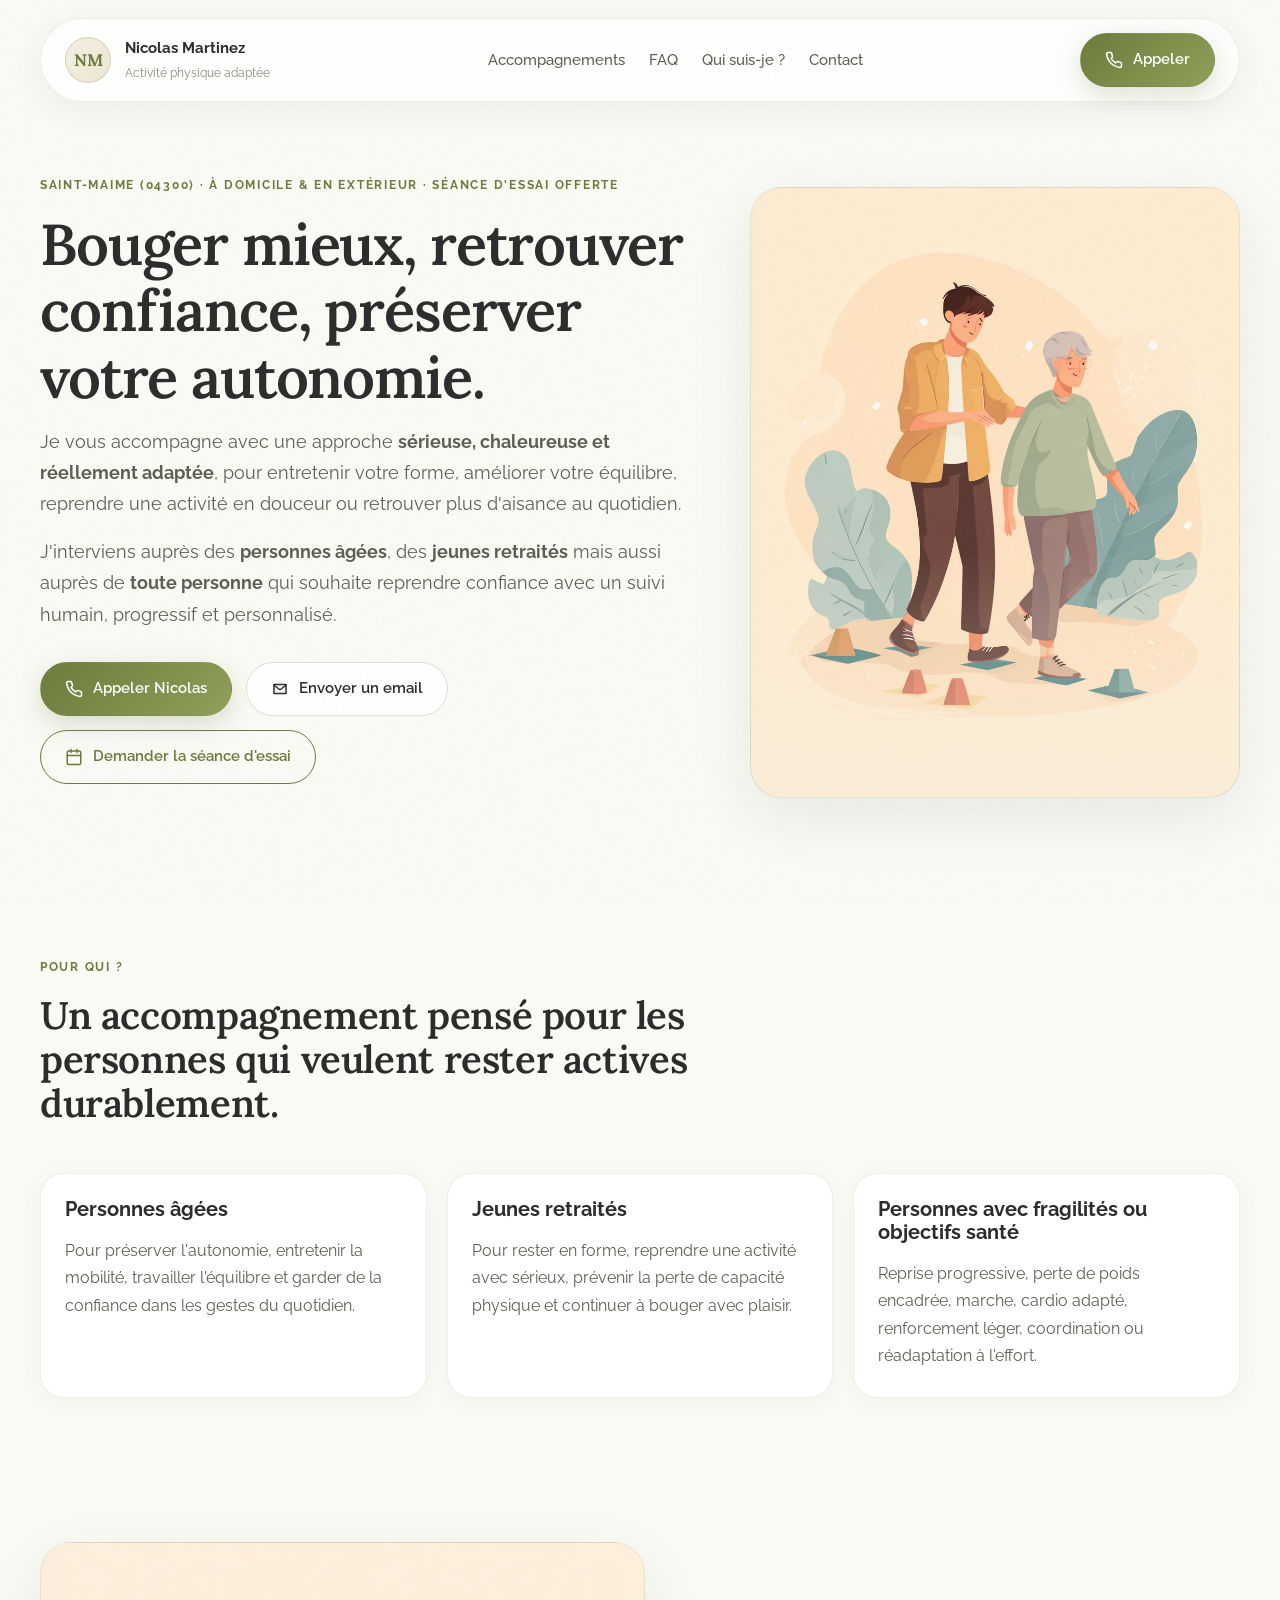
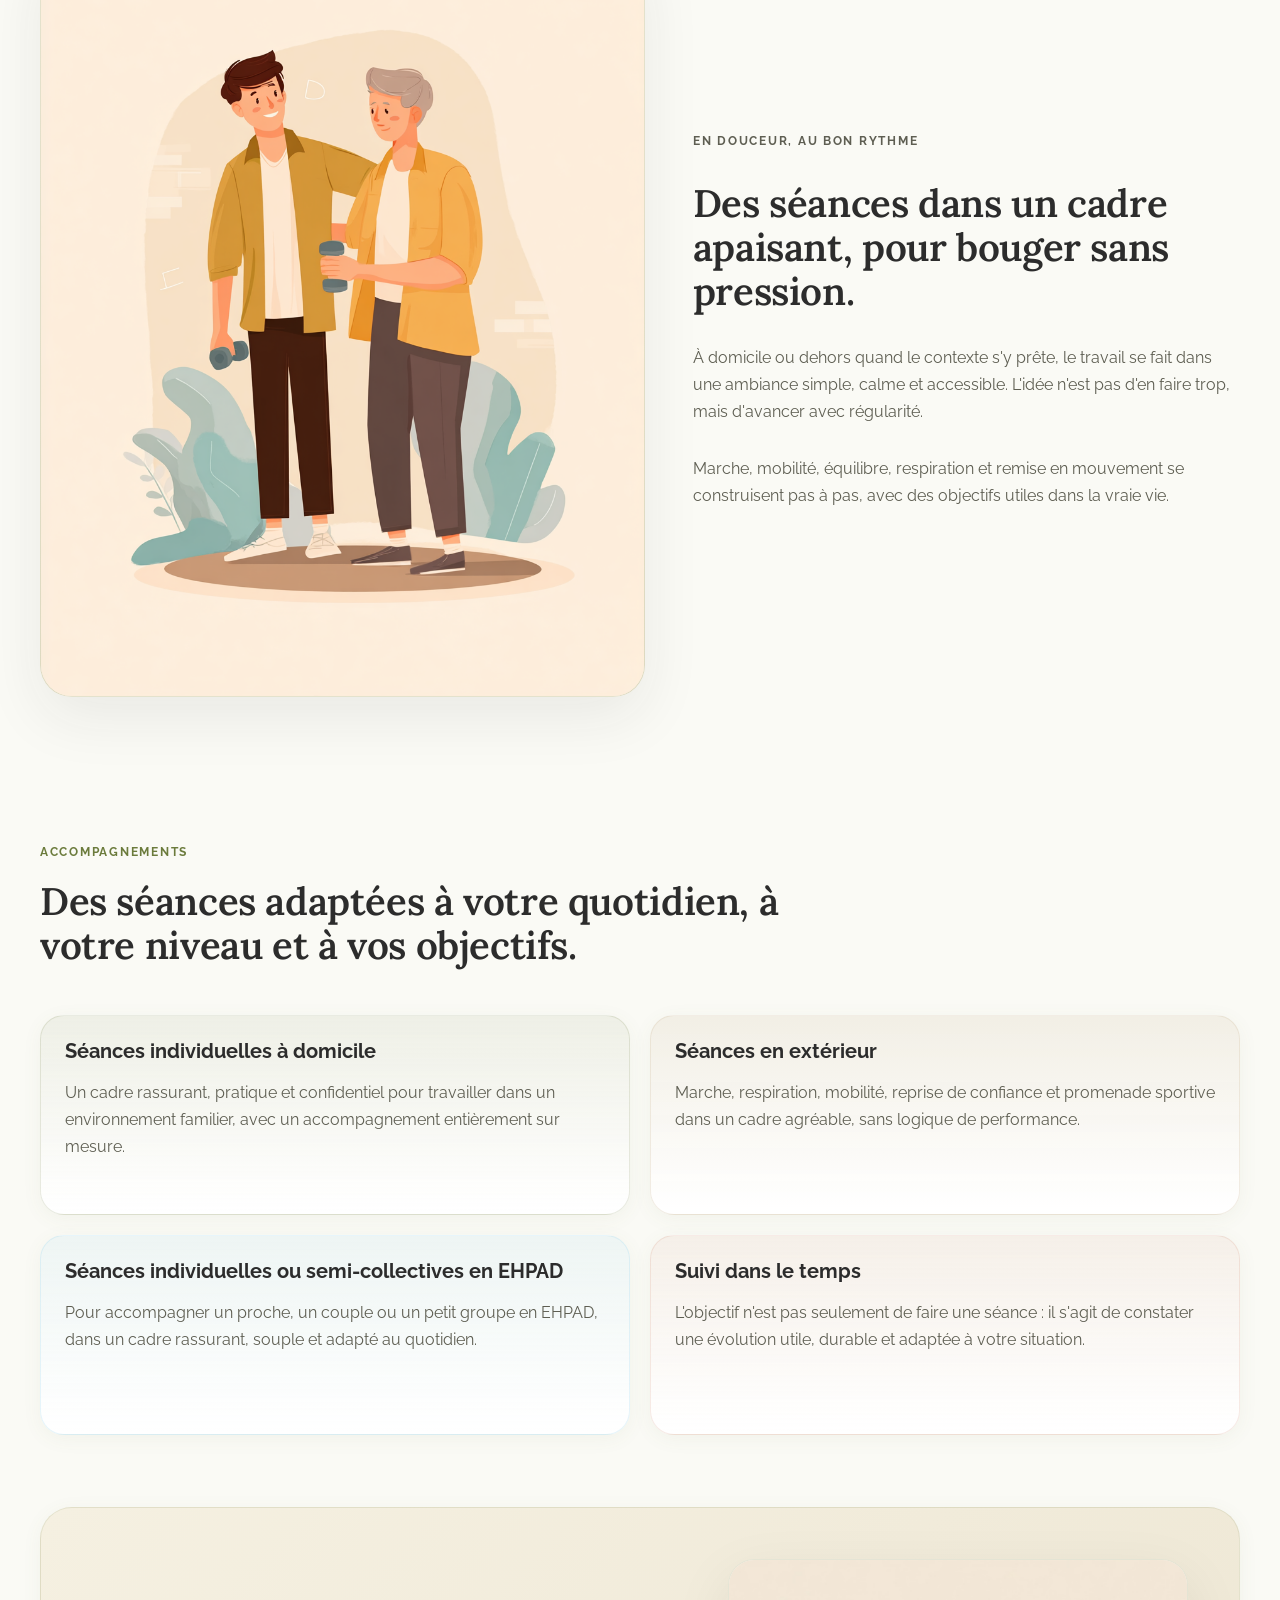
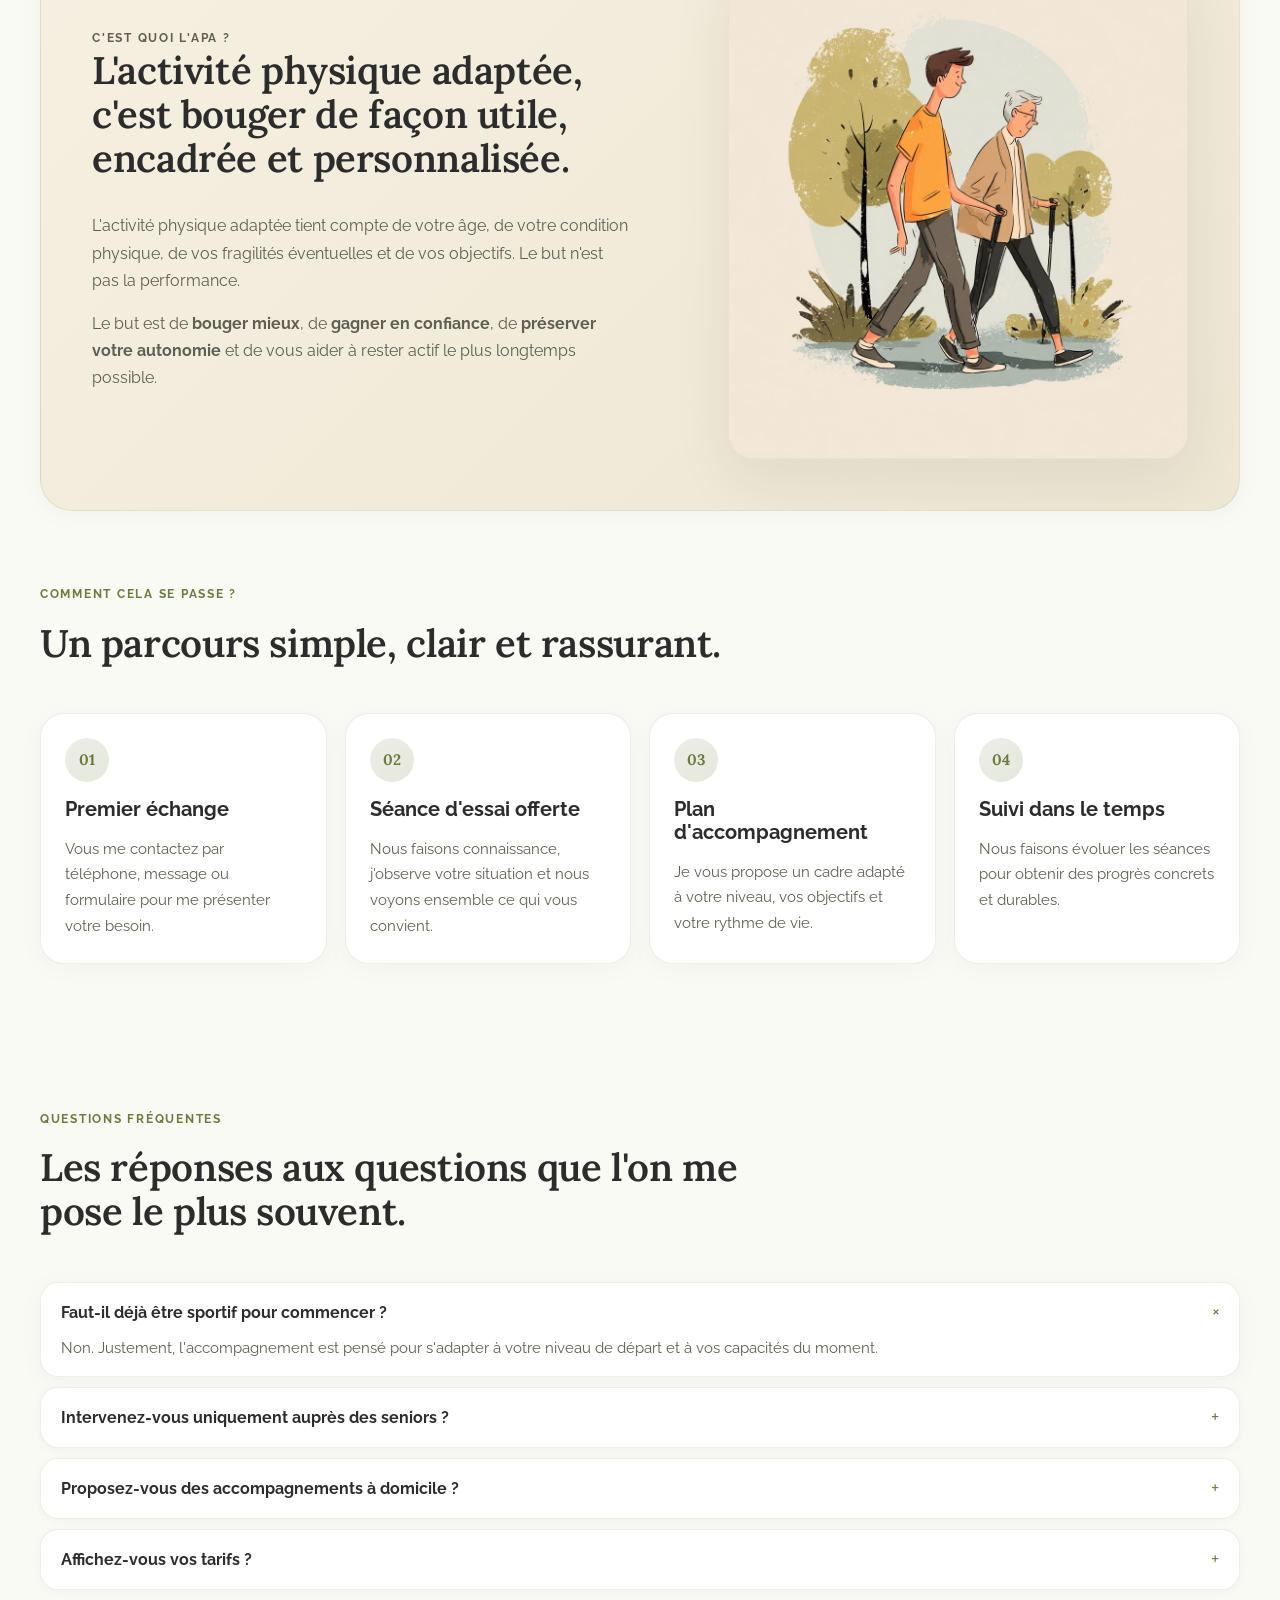
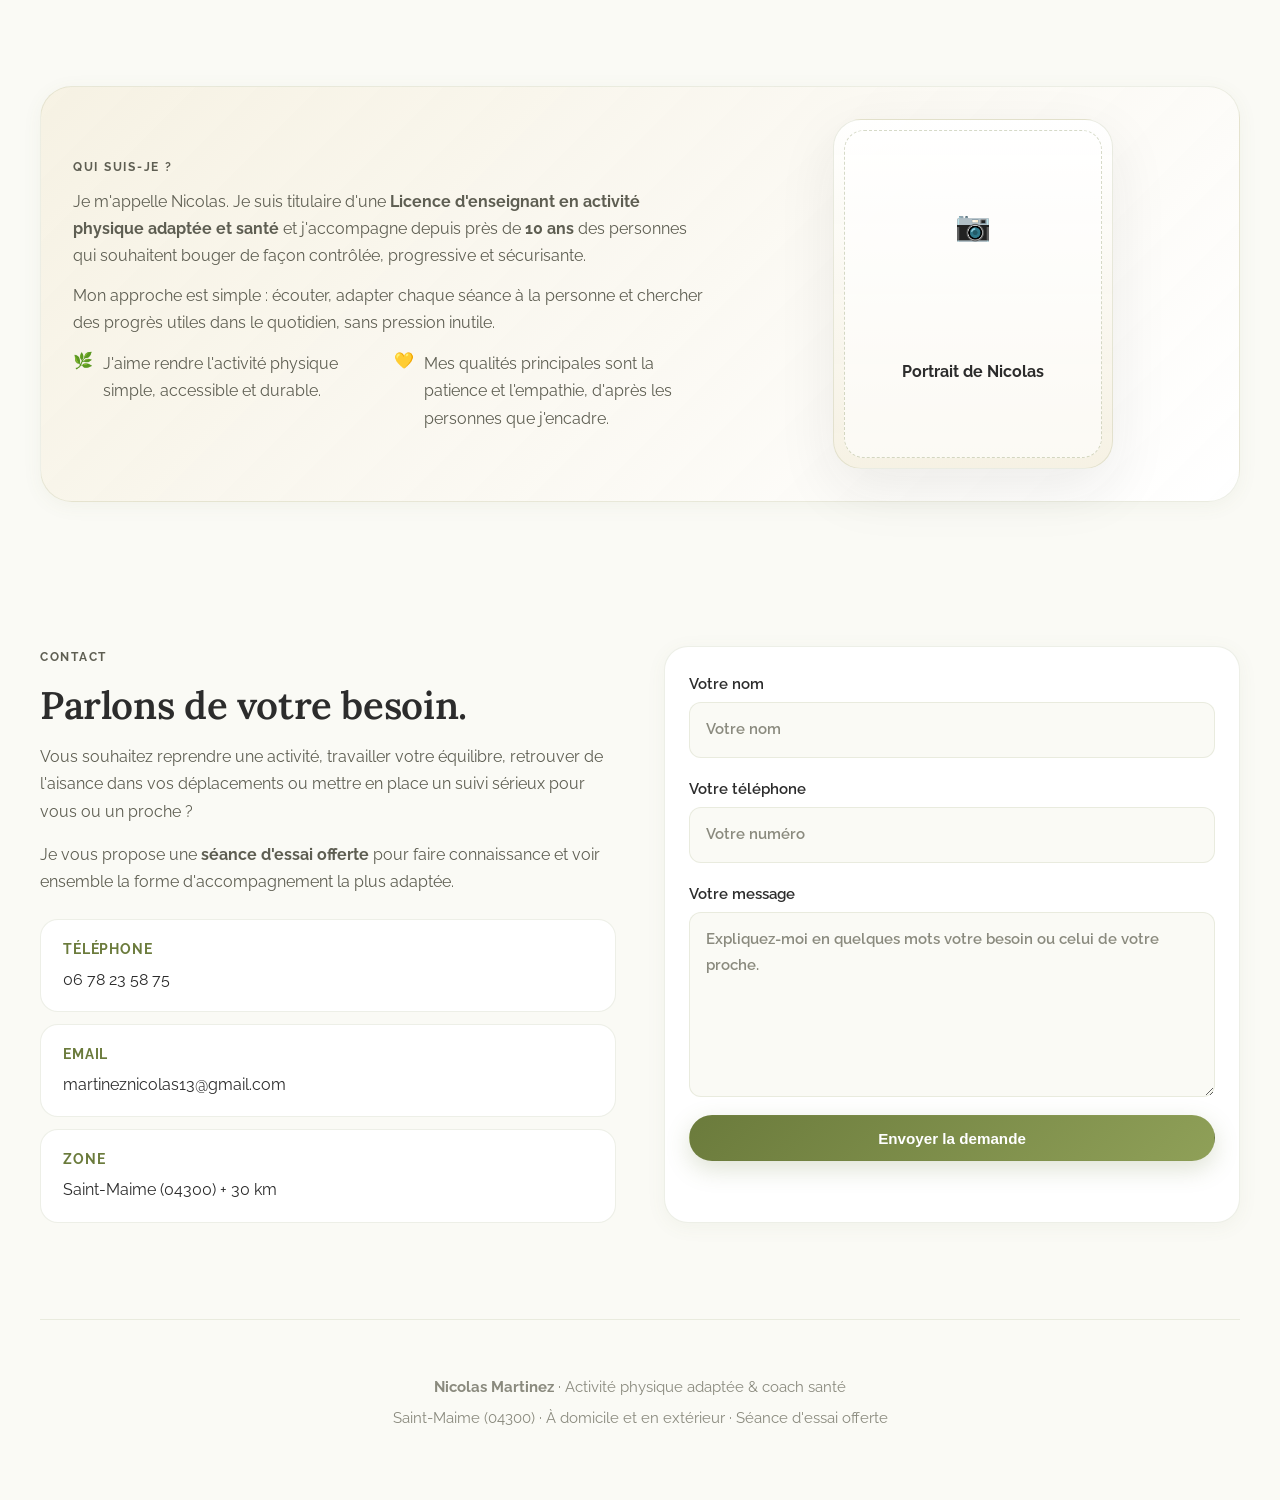
==== index.html @ 32dfb519 "Route desktop call buttons to contact phone card" ====
<!DOCTYPE html>
<html lang="fr">
  <head>
    <meta charset="UTF-8" />
    <meta name="viewport" content="width=device-width, initial-scale=1.0" />
    <title>Nicolas Martinez | Activité physique adaptée & coach santé à Saint-Maime</title>
    <meta
      name="description"
      content="Enseignant en activité physique adaptée et coach santé à Saint-Maime (04300). Accompagnement à domicile et en extérieur pour seniors, jeunes retraités et personnes souhaitant retrouver autonomie, équilibre et confiance. Séance d'essai offerte."
    />
    <meta
      name="keywords"
      content="activité physique adaptée, coach santé, Saint-Maime, seniors, autonomie, équilibre, marche, remise en mouvement, réadaptation à l'effort"
    />
    <meta name="theme-color" content="#FAFAF5" />
    <meta property="og:title" content="Nicolas Martinez | Activité physique adaptée & coach santé" />
    <meta
      property="og:description"
      content="Un accompagnement sérieux, rassurant et personnalisé pour bouger mieux, retrouver confiance et préserver son autonomie."
    />
    <meta property="og:type" content="website" />
    <link rel="icon" href="favicon.svg" type="image/svg+xml" />
    <link rel="stylesheet" href="styles.css" />
    <script type="application/ld+json">
      {
        "@context": "https://schema.org",
        "@type": "Person",
        "name": "Nicolas Martinez",
        "jobTitle": "Enseignant en activité physique adaptée et coach santé",
        "telephone": "+33678235875",
        "email": "martineznicolas13@gmail.com",
        "address": {
          "@type": "PostalAddress",
          "addressLocality": "Saint-Maime",
          "postalCode": "04300",
          "addressCountry": "FR"
        },
        "areaServed": "Saint-Maime et villes alentours dans un rayon d'environ 30 km",
        "alumniOf": "Faculté des sciences du sport",
        "description": "Accompagnement personnalisé à domicile et en extérieur pour retrouver autonomie, équilibre, confiance et forme durablement.",
        "knowsAbout": [
          "activité physique adaptée",
          "coach santé",
          "autonomie des seniors",
          "équilibre",
          "aide à la marche",
          "cardio adapté",
          "renforcement léger",
          "promenade sportive",
          "perte de poids encadrée"
        ]
      }
    </script>
  </head>
  <body>
    <div class="page-shell">
      <header class="site-header">
        <a href="#top" class="brand">
          <span class="brand-mark">NM</span>
          <span>
            <strong>Nicolas Martinez</strong>
            <small>Activité physique adaptée</small>
          </span>
        </a>
        <nav class="site-nav" aria-label="Navigation principale">
          <a href="#services">Accompagnements</a>
          <a href="#faq">FAQ</a>
          <a href="#apropos">Qui suis-je ?</a>
          <a href="#contact">Contact</a>
        </nav>
        <a class="header-cta js-call-trigger" href="tel:0678235875">
          <svg xmlns="http://www.w3.org/2000/svg" width="18" height="18" viewBox="0 0 24 24" fill="none" stroke="currentColor" stroke-width="2" stroke-linecap="round" stroke-linejoin="round" aria-hidden="true"><path d="M22 16.92v3a2 2 0 0 1-2.18 2 19.79 19.79 0 0 1-8.63-3.07 19.5 19.5 0 0 1-6-6 19.79 19.79 0 0 1-3.07-8.67A2 2 0 0 1 4.11 2h3a2 2 0 0 1 2 1.72 12.84 12.84 0 0 0 .7 2.81 2 2 0 0 1-.45 2.11L8.09 9.91a16 16 0 0 0 6 6l1.27-1.27a2 2 0 0 1 2.11-.45 12.84 12.84 0 0 0 2.81.7A2 2 0 0 1 22 16.92z"/></svg>
          Appeler
        </a>
      </header>

      <main id="top">
        <!-- Hero -->
        <section class="hero section">
          <div class="hero-copy">
            <p class="eyebrow">Saint-Maime (04300) · À domicile & en extérieur · Séance d'essai offerte</p>
            <h1>Bouger mieux, retrouver confiance, préserver votre autonomie.</h1>
            <p class="lead">
              Je vous accompagne avec une approche <strong>sérieuse, chaleureuse et réellement adaptée</strong>,
              pour entretenir votre forme, améliorer votre équilibre, reprendre une activité en douceur ou
              retrouver plus d'aisance au quotidien.
            </p>
            <p class="lead secondary">
              J'interviens auprès des <strong>personnes âgées</strong>, des <strong>jeunes retraités</strong> mais aussi auprès de
              <strong>toute personne</strong> qui souhaite reprendre confiance avec un suivi humain, progressif et personnalisé.
            </p>
            <div class="hero-actions">
              <a class="button primary js-call-trigger" href="tel:0678235875">
                <svg xmlns="http://www.w3.org/2000/svg" width="18" height="18" viewBox="0 0 24 24" fill="none" stroke="currentColor" stroke-width="2" stroke-linecap="round" stroke-linejoin="round" aria-hidden="true"><path d="M22 16.92v3a2 2 0 0 1-2.18 2 19.79 19.79 0 0 1-8.63-3.07 19.5 19.5 0 0 1-6-6 19.79 19.79 0 0 1-3.07-8.67A2 2 0 0 1 4.11 2h3a2 2 0 0 1 2 1.72 12.84 12.84 0 0 0 .7 2.81 2 2 0 0 1-.45 2.11L8.09 9.91a16 16 0 0 0 6 6l1.27-1.27a2 2 0 0 1 2.11-.45 12.84 12.84 0 0 0 2.81.7A2 2 0 0 1 22 16.92z"/></svg>
                Appeler Nicolas
              </a>
              <a class="button secondary" href="mailto:martineznicolas13@gmail.com?subject=Demande%20depuis%20le%20site&amp;body=Bonjour%20Nicolas%2C%0A%0AJe%20souhaite%20en%20savoir%20plus%20sur%20votre%20accompagnement%20en%20activit%C3%A9%20physique%20adapt%C3%A9e.">
                <svg xmlns="http://www.w3.org/2000/svg" width="18" height="18" viewBox="0 0 24 24" fill="none" stroke="currentColor" stroke-width="2" stroke-linecap="round" stroke-linejoin="round" aria-hidden="true"><path d="M4 4h16v16H4z" opacity="0"/><path d="M4 6h16v12H4z"/><path d="m4 7 8 6 8-6"/></svg>
                Envoyer un email
              </a>
              <a class="button ghost" href="#contact">
                <svg xmlns="http://www.w3.org/2000/svg" width="18" height="18" viewBox="0 0 24 24" fill="none" stroke="currentColor" stroke-width="2" stroke-linecap="round" stroke-linejoin="round" aria-hidden="true"><rect x="3" y="4" width="18" height="18" rx="2" ry="2"/><line x1="16" y1="2" x2="16" y2="6"/><line x1="8" y1="2" x2="8" y2="6"/><line x1="3" y1="10" x2="21" y2="10"/></svg>
                Demander la séance d'essai
              </a>
            </div>
          </div>

          <aside class="hero-visual" aria-label="Accompagnement sur un parcours d'équilibre et de marche">
            <img
              class="hero-photo"
              src="images/hero-parcours-equilibre.png"
              alt="Coach en activité physique adaptée qui accompagne une senior sur un parcours d'équilibre et de marche"
              width="960"
              height="1200"
              decoding="async"
            />
          </aside>
        </section>

        <!-- Publics -->
        <section class="section reveal" id="publics">
          <div class="section-heading">
            <p class="eyebrow">Pour qui ?</p>
            <h2>Un accompagnement pensé pour les personnes qui veulent rester actives durablement.</h2>
          </div>
          <div class="cards-grid three">
            <article class="info-card">
              <h3>Personnes âgées</h3>
              <p>
                Pour préserver l'autonomie, entretenir la mobilité, travailler l'équilibre et garder de la confiance
                dans les gestes du quotidien.
              </p>
            </article>
            <article class="info-card">
              <h3>Jeunes retraités</h3>
              <p>
                Pour rester en forme, reprendre une activité avec sérieux, prévenir la perte de capacité physique et
                continuer à bouger avec plaisir.
              </p>
            </article>
            <article class="info-card">
              <h3>Personnes avec fragilités ou objectifs santé</h3>
              <p>
                Reprise progressive, perte de poids encadrée, marche, cardio adapté, renforcement léger,
                coordination ou réadaptation à l'effort.
              </p>
            </article>
          </div>
        </section>

        <!-- Story image -->
        <section class="section image-story reveal" aria-label="Ambiance des séances">
          <div class="story-photo">
            <video
              class="story-video"
              autoplay
              loop
              muted
              playsinline
              preload="metadata"
              poster="images/story-coach-halteres.png"
              width="560"
              height="704"
              aria-label="Vidéo en boucle montrant un accompagnement doux en activité physique adaptée"
            >
              <source src="images/seance-apa-galerie.mp4" type="video/mp4" />
              Votre navigateur ne prend pas en charge la lecture vidéo intégrée.
            </video>
          </div>
          <div class="story-copy">
            <p class="eyebrow">En douceur, au bon rythme</p>
            <h2>Des séances dans un cadre apaisant, pour bouger sans pression.</h2>
            <p>
              À domicile ou dehors quand le contexte s'y prête, le travail se fait dans une ambiance simple,
              calme et accessible. L'idée n'est pas d'en faire trop, mais d'avancer avec régularité.
            </p>
            <p>
              Marche, mobilité, équilibre, respiration et remise en mouvement se construisent pas à pas,
              avec des objectifs utiles dans la vraie vie.
            </p>
          </div>
        </section>

        <!-- Services -->
        <section class="section reveal" id="services">
          <div class="section-heading">
            <p class="eyebrow">Accompagnements</p>
            <h2>Des séances adaptées à votre quotidien, à votre niveau et à vos objectifs.</h2>
          </div>
          <div class="cards-grid two">
            <article class="service-card accent-sage">
              <h3>Séances individuelles à domicile</h3>
              <p>
                Un cadre rassurant, pratique et confidentiel pour travailler dans un environnement familier, avec un
                accompagnement entièrement sur mesure.
              </p>
            </article>
            <article class="service-card accent-sand">
              <h3>Séances en extérieur</h3>
              <p>
                Marche, respiration, mobilité, reprise de confiance et promenade sportive dans un cadre agréable,
                sans logique de performance.
              </p>
            </article>
            <article class="service-card accent-blue">
              <h3>Séances individuelles ou semi-collectives en EHPAD</h3>
              <p>
                Pour accompagner un proche, un couple ou un petit groupe en EHPAD, dans un cadre rassurant,
                souple et adapté au quotidien.
              </p>
            </article>
            <article class="service-card accent-rose">
              <h3>Suivi dans le temps</h3>
              <p>
                L'objectif n'est pas seulement de faire une séance : il s'agit de constater une évolution utile,
                durable et adaptée à votre situation.
              </p>
            </article>
          </div>
        </section>

        <!-- APA explanation -->
        <section class="section soft-panel reveal" id="apa">
          <div class="apa-layout">
            <div class="apa-copy">
              <div class="apa-copy-inner">
                <div class="section-heading compact">
                  <p class="eyebrow">C'est quoi l'APA ?</p>
                  <h2>L'activité physique adaptée, c'est bouger de façon utile, encadrée et personnalisée.</h2>
                </div>
                <p>
                  L'activité physique adaptée tient compte de votre âge, de votre condition physique, de vos fragilités
                  éventuelles et de vos objectifs. Le but n'est pas la performance.
                </p>
                <p>
                  Le but est de <strong>bouger mieux</strong>, de <strong>gagner en confiance</strong>, de <strong>préserver votre autonomie</strong>
                  et de vous aider à rester actif le plus longtemps possible.
                </p>
              </div>
            </div>
            <figure class="apa-visual">
              <img
                src="images/apa-section-accompagnement.jpg"
                alt="Illustration d'un accompagnement en activité physique adaptée axé sur la marche et l'autonomie"
                width="1024"
                height="1024"
                loading="lazy"
                decoding="async"
              />
            </figure>
          </div>
        </section>

        <!-- Steps -->
        <section class="section reveal" id="methode">
          <div class="section-heading">
            <p class="eyebrow">Comment cela se passe ?</p>
            <h2>Un parcours simple, clair et rassurant.</h2>
          </div>
          <div class="steps-grid">
            <article>
              <span>01</span>
              <h3>Premier échange</h3>
              <p>Vous me contactez par téléphone, message ou formulaire pour me présenter votre besoin.</p>
            </article>
            <article>
              <span>02</span>
              <h3>Séance d'essai offerte</h3>
              <p>Nous faisons connaissance, j'observe votre situation et nous voyons ensemble ce qui vous convient.</p>
            </article>
            <article>
              <span>03</span>
              <h3>Plan d'accompagnement</h3>
              <p>Je vous propose un cadre adapté à votre niveau, vos objectifs et votre rythme de vie.</p>
            </article>
            <article>
              <span>04</span>
              <h3>Suivi dans le temps</h3>
              <p>Nous faisons évoluer les séances pour obtenir des progrès concrets et durables.</p>
            </article>
          </div>
        </section>

        <!-- FAQ -->
        <section class="section reveal" id="faq">
          <div class="section-heading">
            <p class="eyebrow">Questions fréquentes</p>
            <h2>Les réponses aux questions que l'on me pose le plus souvent.</h2>
          </div>
          <div class="faq-list">
            <details open>
              <summary>Faut-il déjà être sportif pour commencer ?</summary>
              <p>Non. Justement, l'accompagnement est pensé pour s'adapter à votre niveau de départ et à vos capacités du moment.</p>
            </details>
            <details>
              <summary>Intervenez-vous uniquement auprès des seniors ?</summary>
              <p>La priorité est donnée aux personnes âgées, aux jeunes retraités et aux personnes ayant besoin d'un accompagnement santé personnalisé, mais d'autres profils peuvent être étudiés selon le besoin.</p>
            </details>
            <details>
              <summary>Proposez-vous des accompagnements à domicile ?</summary>
              <p>Oui. J'interviens à domicile ainsi qu'en extérieur autour de Saint-Maime, dans un rayon d'environ 30 km.</p>
            </details>
            <details>
              <summary>Affichez-vous vos tarifs ?</summary>
              <p>Je vous explique simplement les possibilités après un premier échange et la séance d'essai offerte, pour choisir un rythme adapté à votre besoin.</p>
            </details>
          </div>
        </section>

        <!-- Qui suis-je ? -->
        <section class="section about-section reveal" id="apropos">
          <div class="about-card">
            <div class="about-copy">
              <p class="eyebrow">Qui suis-je ?</p>
              <p class="about-intro">
                Je m'appelle Nicolas. Je suis titulaire d'une <strong>Licence d'enseignant en activité physique adaptée et santé</strong>
                et j'accompagne depuis près de <strong>10 ans</strong> des personnes qui souhaitent bouger de façon contrôlée,
                progressive et sécurisante.
              </p>
              <p>
                Mon approche est simple : écouter, adapter chaque séance à la personne et chercher des progrès utiles
                dans le quotidien, sans pression inutile.
              </p>
              <ul class="about-notes" aria-label="Repères sur Nicolas Martinez">
                <li><span aria-hidden="true">🌿</span> J'aime rendre l'activité physique simple, accessible et durable.</li>
                <li><span aria-hidden="true">💛</span> Mes qualités principales sont la patience et l'empathie, d'après les personnes que j'encadre.</li>
              </ul>
            </div>
            <div class="about-portrait" aria-label="Emplacement réservé pour le portrait de Nicolas Martinez">
              <div class="about-portrait-frame">
                <div class="about-portrait-placeholder">
                  <span class="about-portrait-icon" aria-hidden="true">📷</span>
                  <p>Portrait de Nicolas</p>
                </div>
              </div>
            </div>
          </div>
        </section>

        <!-- Contact -->
        <section class="section contact-section reveal" id="contact">
          <div class="contact-copy">
            <p class="eyebrow">Contact</p>
            <h2>Parlons de votre besoin.</h2>
            <p>
              Vous souhaitez reprendre une activité, travailler votre équilibre, retrouver de l'aisance dans vos
              déplacements ou mettre en place un suivi sérieux pour vous ou un proche ?
            </p>
            <p>
              Je vous propose une <strong>séance d'essai offerte</strong> pour faire connaissance et voir ensemble la forme
              d'accompagnement la plus adaptée.
            </p>
            <div class="contact-cards">
              <a href="tel:0678235875" id="contact-phone-card">
                <strong>Téléphone</strong>
                <span>06 78 23 58 75</span>
              </a>
              <a href="mailto:martineznicolas13@gmail.com">
                <strong>Email</strong>
                <span>martineznicolas13@gmail.com</span>
              </a>
              <div>
                <strong>Zone</strong>
                <span>Saint-Maime (04300) + 30 km</span>
              </div>
            </div>
          </div>

          <form class="contact-form" id="contact-form" action="https://formspree.io/f/xykljzaa" method="POST">
            <input type="hidden" name="_subject" value="Demande d'accompagnement - site Nicolas Martinez" />
            <label>
              Votre nom
              <input type="text" name="name" placeholder="Votre nom" required />
            </label>
            <label>
              Votre téléphone
              <input type="tel" name="phone" placeholder="Votre numéro" />
            </label>
            <label>
              Votre message
              <textarea
                name="message"
                rows="6"
                placeholder="Expliquez-moi en quelques mots votre besoin ou celui de votre proche."
                required
              ></textarea>
            </label>
            <button type="submit" class="button primary wide">Envoyer la demande</button>
            <p class="form-status" id="form-status" role="status" aria-live="polite"></p>
          </form>
        </section>
      </main>

      <footer class="site-footer">
        <p><strong>Nicolas Martinez</strong> · Activité physique adaptée & coach santé</p>
        <p>Saint-Maime (04300) · À domicile et en extérieur · Séance d'essai offerte</p>
      </footer>
    </div>

    <script>
      /* Form → Formspree */
      const form = document.getElementById('contact-form');
      const formStatus = document.getElementById('form-status');
      const submitButton = form.querySelector('button[type="submit"]');
      const formEndpoint = 'https://formspree.io/f/xykljzaa';
      const callTriggers = document.querySelectorAll('.js-call-trigger');
      const phoneCard = document.getElementById('contact-phone-card');
      let phoneHighlightTimer = null;

      form.addEventListener('submit', async function (event) {
        event.preventDefault();
        const data = new FormData(form);
        submitButton.disabled = true;
        submitButton.textContent = 'Envoi en cours...';
        formStatus.textContent = '';
        formStatus.className = 'form-status';

        try {
          const response = await fetch(formEndpoint, {
            method: 'POST',
            body: data,
            headers: {
              Accept: 'application/json'
            }
          });

          if (!response.ok) {
            throw new Error('FORM_SUBMIT_FAILED');
          }

          form.reset();
          formStatus.textContent = 'Message envoyé ✅';
          formStatus.classList.add('is-success');
        } catch (error) {
          formStatus.textContent = 'Envoi impossible pour le moment. Appelez-moi ou envoyez-moi un email.';
          formStatus.classList.add('is-error');
        } finally {
          submitButton.disabled = false;
          submitButton.textContent = 'Envoyer la demande';
        }
      });

      /* Desktop call buttons → contact phone card */
      callTriggers.forEach(function (trigger) {
        trigger.addEventListener('click', function (event) {
          const desktopPointer = window.matchMedia('(hover: hover) and (pointer: fine)').matches;

          if (!desktopPointer || !phoneCard) {
            return;
          }

          event.preventDefault();
          phoneCard.scrollIntoView({
            behavior: window.matchMedia('(prefers-reduced-motion: reduce)').matches ? 'auto' : 'smooth',
            block: 'center'
          });
          phoneCard.classList.remove('is-highlighted');

          if (phoneHighlightTimer) {
            window.clearTimeout(phoneHighlightTimer);
          }

          window.setTimeout(function () {
            phoneCard.classList.add('is-highlighted');
          }, 220);

          phoneHighlightTimer = window.setTimeout(function () {
            phoneCard.classList.remove('is-highlighted');
            phoneHighlightTimer = null;
          }, 4000);
        });
      });

      /* Scroll reveal — IntersectionObserver */
      (function () {
        var els = document.querySelectorAll('.reveal');
        if (!('IntersectionObserver' in window)) {
          els.forEach(function (el) { el.classList.add('visible'); });
          return;
        }
        var observer = new IntersectionObserver(function (entries) {
          entries.forEach(function (entry) {
            if (entry.isIntersecting) {
              entry.target.classList.add('visible');
              observer.unobserve(entry.target);
            }
          });
        }, { threshold: 0.12 });
        els.forEach(function (el) { observer.observe(el); });
      })();

      /* Mobile header visibility */
      (function () {
        var header = document.querySelector('.site-header');
        if (!header) {
          return;
        }
        var mobileQuery = window.matchMedia('(max-width: 720px)');
        var lastScrollY = window.scrollY;
        var suppressUntil = 0;
        var mobileHeaderLinks = header.querySelectorAll('a[href^="#"]');

        mobileHeaderLinks.forEach(function (link) {
          link.addEventListener('click', function () {
            suppressUntil = Date.now() + 900;
            header.classList.remove('is-mobile-hidden');
          });
        });

        function updateHeaderVisibility() {
          var currentScrollY = window.scrollY;
          var delta = currentScrollY - lastScrollY;

          if (!mobileQuery.matches) {
            header.classList.remove('is-mobile-hidden');
            lastScrollY = currentScrollY;
            return;
          }

          if (Date.now() < suppressUntil) {
            header.classList.remove('is-mobile-hidden');
            lastScrollY = currentScrollY;
            return;
          }

          if (currentScrollY <= 24 || delta < -10) {
            header.classList.remove('is-mobile-hidden');
          } else if (delta > 10 && currentScrollY > 96) {
            header.classList.add('is-mobile-hidden');
          }

          lastScrollY = currentScrollY;
        }

        window.addEventListener('scroll', updateHeaderVisibility, { passive: true });
        window.addEventListener('resize', updateHeaderVisibility);
        updateHeaderVisibility();
      })();
    </script>
  </body>
</html>
---- styles.css ----
/* ============================================================
   Nicolas Martinez APA — Design System
   Style: Organic Biophilic + Nature Distilled
   Typo: Lora (headings) / Raleway (body)
   Palette: Warm earth tones, sage green, cream
   ============================================================ */

@import url('https://fonts.googleapis.com/css2?family=Lora:wght@400;500;600;700&family=Raleway:wght@300;400;500;600;700&display=swap');

:root {
  /* Colors — Nature Distilled palette */
  --sage: #6B7B3C;
  --sage-light: #8fa058;
  --sage-muted: rgba(107, 123, 60, 0.12);
  --sage-subtle: rgba(107, 123, 60, 0.06);
  --terracotta: #C67B5C;
  --terracotta-light: #d4956e;
  --sand: #D4C4A8;
  --warm-clay: #B5651D;
  --cream: #F5F0E1;
  --cream-deep: #EDE6D3;
  --bg: #FAFAF5;
  --surface: #FFFFFF;
  --surface-glass: rgba(255, 255, 255, 0.82);
  --text: #2C2C2C;
  --text-muted: #5E5E52;
  --text-light: #8A8A7E;
  --line: rgba(107, 123, 60, 0.12);
  --line-strong: rgba(107, 123, 60, 0.22);

  /* Shadows — Organic soft */
  --shadow-sm: 0 2px 8px rgba(44, 44, 44, 0.04);
  --shadow-md: 0 8px 32px rgba(44, 44, 44, 0.06);
  --shadow-lg: 0 20px 60px rgba(44, 44, 44, 0.08);
  --shadow-card: 0 4px 20px rgba(107, 123, 60, 0.06);

  /* Radii — Organic curves */
  --radius-sm: 12px;
  --radius-md: 18px;
  --radius-lg: 24px;
  --radius-xl: 32px;
  --radius-pill: 999px;

  /* Spacing */
  --space-xs: 8px;
  --space-sm: 16px;
  --space-md: 24px;
  --space-lg: 48px;
  --space-xl: 72px;
  --space-2xl: 96px;

  /* Layout */
  --max-width: 1200px;

  /* Transitions */
  --ease: cubic-bezier(0.4, 0, 0.2, 1);
  --duration: 250ms;
}

/* ---- Reset ---- */
*, *::before, *::after { box-sizing: border-box; }

html {
  scroll-behavior: smooth;
  -webkit-font-smoothing: antialiased;
  -moz-osx-font-smoothing: grayscale;
}

body {
  margin: 0;
  font-family: 'Raleway', system-ui, sans-serif;
  font-weight: 400;
  font-size: 1rem;
  line-height: 1.7;
  color: var(--text);
  background: var(--bg);
}

img, video { max-width: 100%; display: block; }
a { color: inherit; }
button { cursor: pointer; }

/* Subtle grain texture overlay */
body::before {
  content: '';
  position: fixed;
  inset: 0;
  pointer-events: none;
  z-index: 9999;
  opacity: 0.025;
  background-image: url("data:image/svg+xml,%3Csvg viewBox='0 0 256 256' xmlns='http://www.w3.org/2000/svg'%3E%3Cfilter id='n'%3E%3CfeTurbulence type='fractalNoise' baseFrequency='0.85' numOctaves='4' stitchTiles='stitch'/%3E%3C/filter%3E%3Crect width='100%25' height='100%25' filter='url(%23n)'/%3E%3C/svg%3E");
}

/* Reduced motion */
@media (prefers-reduced-motion: reduce) {
  *, *::before, *::after {
    animation-duration: 0.01ms !important;
    transition-duration: 0.01ms !important;
    scroll-behavior: auto !important;
  }
}

/* ---- Layout ---- */
.page-shell {
  width: min(100% - 32px, var(--max-width));
  margin: 0 auto;
  padding-bottom: var(--space-lg);
}

/* ---- Typography ---- */
h1, h2, h3, h4 {
  font-family: 'Lora', Georgia, serif;
  font-weight: 600;
  line-height: 1.15;
  margin: 0 0 var(--space-sm);
  color: var(--text);
}

h1 {
  font-size: clamp(2.6rem, 4.5vw, 4.2rem);
  letter-spacing: -0.02em;
}

h2 {
  font-size: clamp(1.8rem, 3vw, 2.8rem);
  letter-spacing: -0.01em;
}

h3 {
  font-size: 1.25rem;
  font-weight: 700;
  font-family: 'Raleway', sans-serif;
}

p { margin: 0 0 var(--space-sm); }

.eyebrow {
  margin: 0 0 var(--space-sm);
  text-transform: uppercase;
  letter-spacing: 0.14em;
  font-size: 0.78rem;
  font-weight: 700;
  color: var(--sage);
}

.sr-only {
  position: absolute;
  width: 1px;
  height: 1px;
  padding: 0;
  margin: -1px;
  overflow: hidden;
  clip: rect(0, 0, 0, 0);
  white-space: nowrap;
  border: 0;
}

.lead {
  font-size: 1.12rem;
  line-height: 1.75;
  color: var(--text-muted);
  max-width: 60ch;
}

.lead.secondary { margin-top: 4px; }

/* ---- Header ---- */
.site-header {
  position: sticky;
  top: 16px;
  z-index: 50;
  margin-top: 18px;
  padding: 14px 24px;
  border: 1px solid var(--line);
  border-radius: var(--radius-pill);
  backdrop-filter: blur(20px) saturate(1.3);
  background: var(--surface-glass);
  display: flex;
  align-items: center;
  justify-content: space-between;
  gap: 18px;
  box-shadow: var(--shadow-md);
  transition:
    transform var(--duration) var(--ease),
    opacity var(--duration) var(--ease),
    box-shadow var(--duration) var(--ease);
  will-change: transform;
}

.site-header.is-mobile-hidden {
  transform: translateY(calc(-100% - 14px));
  opacity: 0;
  pointer-events: none;
}

.brand {
  display: inline-flex;
  align-items: center;
  gap: 14px;
  text-decoration: none;
  transition: opacity var(--duration) var(--ease);
}

.brand:hover { opacity: 0.85; }

.brand-mark {
  width: 46px;
  height: 46px;
  display: grid;
  place-items: center;
  border-radius: 50%;
  background: linear-gradient(135deg, var(--cream), var(--cream-deep));
  border: 1.5px solid var(--line-strong);
  font-family: 'Lora', serif;
  font-weight: 700;
  font-size: 1.05rem;
  color: var(--sage);
}

.brand strong, .brand small { display: block; }
.brand strong { font-size: 0.95rem; }
.brand small { color: var(--text-light); font-size: 0.78rem; }

.site-nav {
  display: flex;
  gap: 24px;
  flex-wrap: wrap;
  justify-content: center;
}

.site-nav a {
  color: var(--text-muted);
  text-decoration: none;
  font-weight: 500;
  font-size: 0.92rem;
  position: relative;
  transition: color var(--duration) var(--ease);
  cursor: pointer;
}

.site-nav a::after {
  content: '';
  position: absolute;
  bottom: -3px;
  left: 0;
  width: 0;
  height: 2px;
  background: var(--sage);
  border-radius: 1px;
  transition: width var(--duration) var(--ease);
}

.site-nav a:hover { color: var(--sage); }
.site-nav a:hover::after { width: 100%; }

/* ---- Buttons ---- */
.header-cta,
.button {
  display: inline-flex;
  align-items: center;
  justify-content: center;
  gap: 10px;
  padding: 13px 24px;
  border-radius: var(--radius-pill);
  text-decoration: none;
  font-weight: 600;
  font-size: 0.95rem;
  border: 1.5px solid transparent;
  cursor: pointer;
  transition:
    transform var(--duration) var(--ease),
    box-shadow var(--duration) var(--ease),
    background var(--duration) var(--ease);
}

.header-cta:focus-visible,
.button:focus-visible {
  outline: 3px solid var(--sage);
  outline-offset: 2px;
}

.header-cta,
.button.primary {
  color: #fff;
  background: linear-gradient(135deg, var(--sage), var(--sage-light));
  box-shadow: 0 8px 24px rgba(107, 123, 60, 0.22);
}

.header-cta:hover,
.button.primary:hover {
  transform: translateY(-2px);
  box-shadow: 0 12px 32px rgba(107, 123, 60, 0.3);
}

.button.secondary {
  color: var(--text);
  background: var(--surface);
  border-color: var(--line-strong);
}

.button.secondary:hover {
  background: var(--cream);
  transform: translateY(-1px);
}

.button.ghost {
  color: var(--sage);
  background: transparent;
  border-color: var(--sage);
}

.button.ghost:hover {
  background: var(--sage-muted);
  transform: translateY(-1px);
}

.button.wide { width: 100%; }

/* ---- SVG icon buttons ---- */
.button svg,
.header-cta svg {
  width: 18px;
  height: 18px;
  flex-shrink: 0;
}

/* ---- Sections ---- */
.section {
  padding: var(--space-xl) 0;
}

.section-heading {
  max-width: 780px;
  margin-bottom: var(--space-lg);
}

.section-heading.compact {
  margin-bottom: var(--space-md);
}

/* ---- Hero ---- */
.hero {
  display: grid;
  grid-template-columns: 1.15fr 0.85fr;
  gap: var(--space-lg);
  align-items: center;
  padding-top: var(--space-xl);
}

.hero-actions {
  display: flex;
  flex-wrap: wrap;
  gap: 14px;
  margin: 32px 0 28px;
}

.hero-visual {
  border-radius: var(--radius-xl);
  overflow: hidden;
  border: 1px solid var(--line);
  box-shadow: var(--shadow-lg);
  background: linear-gradient(180deg, var(--cream), var(--cream-deep));
  position: relative;
}

.hero-photo {
  width: 100%;
  height: 100%;
  min-height: 520px;
  object-fit: cover;
  object-position: center 18%;
}

/* Soft organic overlay on hero image */
.hero-visual::after {
  content: '';
  position: absolute;
  inset: 0;
  background: linear-gradient(
    180deg,
    transparent 60%,
    rgba(245, 240, 225, 0.4) 100%
  );
  pointer-events: none;
}

/* ---- Cards ---- */
.cards-grid {
  display: grid;
  gap: 20px;
}

.cards-grid.three { grid-template-columns: repeat(3, 1fr); }
.cards-grid.two { grid-template-columns: repeat(2, 1fr); }

.info-card,
.service-card {
  padding: var(--space-md) var(--space-md) 28px;
  background: var(--surface);
  border: 1px solid var(--line);
  border-radius: var(--radius-lg);
  box-shadow: var(--shadow-card);
  transition: transform var(--duration) var(--ease), box-shadow var(--duration) var(--ease);
}

.info-card:hover,
.service-card:hover {
  transform: translateY(-3px);
  box-shadow: var(--shadow-md);
}

.info-card p,
.service-card p {
  color: var(--text-muted);
  margin-bottom: 0;
}

.service-card { min-height: 200px; }

/* Service accent cards */
.accent-sage {
  background: linear-gradient(180deg, rgba(107, 123, 60, 0.08), var(--surface));
  border-color: rgba(107, 123, 60, 0.15);
}

.accent-sand {
  background: linear-gradient(180deg, rgba(212, 196, 168, 0.2), var(--surface));
  border-color: rgba(212, 196, 168, 0.3);
}

.accent-blue {
  background: linear-gradient(180deg, rgba(135, 206, 235, 0.1), var(--surface));
  border-color: rgba(135, 206, 235, 0.2);
}

.accent-rose {
  background: linear-gradient(180deg, rgba(198, 123, 92, 0.08), var(--surface));
  border-color: rgba(198, 123, 92, 0.15);
}

/* ---- Image Story ---- */
.image-story {
  display: grid;
  grid-template-columns: 1.05fr 0.95fr;
  gap: var(--space-lg);
  align-items: center;
}

.story-photo {
  border-radius: var(--radius-xl);
  overflow: hidden;
  border: 1px solid var(--line);
  box-shadow: var(--shadow-lg);
  min-height: 420px;
  background: linear-gradient(180deg, var(--cream), var(--cream-deep));
}

.story-photo img,
.story-photo video {
  width: 100%;
  height: 100%;
  min-height: 420px;
  object-fit: cover;
  object-position: center 16%;
}

.story-video {
  background: var(--cream);
}

.story-copy {
  display: grid;
  gap: 14px;
}

.story-copy p {
  color: var(--text-muted);
}

.story-copy p:last-child { margin-bottom: 0; }

/* ---- Soft panel (APA section) ---- */
.soft-panel {
  background: linear-gradient(135deg, var(--cream), var(--cream-deep));
  border: 1px solid var(--line);
  border-radius: var(--radius-xl);
  box-shadow: var(--shadow-card);
  padding: clamp(32px, 4vw, 56px);
  text-align: left;
  overflow: hidden;
}

.soft-panel p {
  color: var(--text-muted);
}

.apa-layout {
  display: grid;
  grid-template-columns: minmax(0, 1.05fr) minmax(320px, 0.95fr);
  gap: clamp(28px, 5vw, 72px);
  align-items: stretch;
}

.apa-copy {
  display: grid;
  min-width: 0;
}

.apa-copy-inner {
  display: grid;
  align-content: center;
  gap: 16px;
  min-height: 100%;
  max-width: 560px;
}

.apa-copy .section-heading {
  margin-bottom: 0;
}

.apa-copy p {
  max-width: 56ch;
  margin: 0;
}

.apa-visual {
  margin: 0;
  width: min(100%, 460px);
  justify-self: end;
  align-self: stretch;
  min-height: clamp(360px, 40vw, 500px);
  border-radius: calc(var(--radius-xl) - 6px);
  overflow: hidden;
  border: 1px solid rgba(107, 123, 60, 0.14);
  background: rgba(255, 255, 255, 0.55);
  box-shadow: var(--shadow-lg);
}

.apa-visual img {
  display: block;
  width: 100%;
  height: 100%;
  object-fit: cover;
  object-position: center 26%;
}

/* ---- About / Qui suis-je ? ---- */
.about-section {
  padding-top: var(--space-md);
}

.about-card {
  display: grid;
  grid-template-columns: minmax(0, 1.15fr) minmax(260px, 0.85fr);
  gap: clamp(22px, 3vw, 32px);
  padding: clamp(22px, 2.6vw, 32px);
  background: linear-gradient(135deg, rgba(245, 240, 225, 0.88), rgba(255, 255, 255, 0.98));
  border: 1px solid var(--line);
  border-radius: var(--radius-xl);
  box-shadow: var(--shadow-card);
  align-items: center;
}

.about-copy {
  max-width: 64ch;
}

.about-copy .eyebrow {
  margin-bottom: 12px;
}

.about-copy p {
  color: var(--text-muted);
  margin-bottom: 12px;
}

.about-intro {
  font-size: 1rem;
  line-height: 1.68;
}

.about-signature {
  display: flex;
  align-items: flex-start;
  gap: 12px;
  margin: 16px 0 0;
  padding: 14px 16px;
  border-radius: var(--radius-md);
  background: rgba(107, 123, 60, 0.08);
  border: 1px solid rgba(107, 123, 60, 0.12);
}

.about-signature span {
  color: var(--sage);
  font-size: 1rem;
  line-height: 1.4;
}

.about-signature p {
  margin: 0;
  color: var(--text);
  font-weight: 600;
}

.about-notes {
  list-style: none;
  padding: 0;
  margin: 14px 0 0;
  display: grid;
  grid-template-columns: repeat(2, minmax(0, 1fr));
  gap: 8px;
}

.about-notes li {
  display: flex;
  align-items: flex-start;
  gap: 10px;
  color: var(--text-muted);
}

.about-notes li span {
  flex-shrink: 0;
  font-size: 1rem;
  line-height: 1.4;
}

.about-portrait {
  display: grid;
  gap: 8px;
  justify-items: center;
}

.about-portrait-frame {
  width: min(100%, 280px);
  aspect-ratio: 4 / 5;
  padding: 10px;
  border-radius: calc(var(--radius-xl) - 4px);
  background: linear-gradient(180deg, rgba(255, 255, 255, 0.92), rgba(245, 240, 225, 0.9));
  border: 1px solid rgba(107, 123, 60, 0.14);
  box-shadow: var(--shadow-lg);
}

.about-portrait-placeholder {
  width: 100%;
  height: 100%;
  border-radius: calc(var(--radius-xl) - 12px);
  border: 1.5px dashed rgba(107, 123, 60, 0.28);
  display: grid;
  place-items: center;
  text-align: center;
  gap: 4px;
  padding: 20px;
  background: rgba(255, 255, 255, 0.58);
}

.about-portrait-icon {
  font-size: 1.8rem;
}

.about-portrait-placeholder p {
  margin: 0;
}

.about-portrait-placeholder p {
  color: var(--text);
  font-weight: 700;
}

/* ---- Steps ---- */
.steps-grid {
  display: grid;
  grid-template-columns: repeat(4, 1fr);
  gap: 18px;
}

.steps-grid article {
  padding: var(--space-md);
  background: var(--surface);
  border: 1px solid var(--line);
  border-radius: var(--radius-lg);
  box-shadow: var(--shadow-card);
  transition: transform var(--duration) var(--ease);
}

.steps-grid article:hover {
  transform: translateY(-2px);
}

.steps-grid span {
  display: inline-flex;
  width: 44px;
  height: 44px;
  border-radius: 50%;
  align-items: center;
  justify-content: center;
  background: linear-gradient(135deg, var(--sage-muted), rgba(107, 123, 60, 0.18));
  font-weight: 700;
  margin-bottom: var(--space-sm);
  color: var(--sage);
  font-family: 'Lora', serif;
  font-size: 0.95rem;
}

.steps-grid p {
  color: var(--text-muted);
  font-size: 0.94rem;
  margin-bottom: 0;
}

/* ---- FAQ ---- */
.faq-list {
  display: grid;
  gap: 10px;
  width: 100%;
  max-width: none;
}

.faq-list details {
  padding: 16px 20px;
  background: var(--surface);
  border: 1px solid var(--line);
  border-radius: var(--radius-md);
  box-shadow: var(--shadow-sm);
  transition: box-shadow var(--duration) var(--ease);
}

.faq-list details[open] {
  box-shadow: var(--shadow-card);
}

.faq-list summary {
  cursor: pointer;
  list-style: none;
  font-weight: 700;
  font-size: 0.98rem;
  line-height: 1.35;
  display: flex;
  align-items: center;
  justify-content: space-between;
  gap: 12px;
}

.faq-list summary::-webkit-details-marker { display: none; }

.faq-list summary::after {
  content: '+';
  font-size: 1.25rem;
  font-weight: 400;
  color: var(--sage);
  flex-shrink: 0;
  transition: transform var(--duration) var(--ease);
}

.faq-list details[open] summary::after {
  transform: rotate(45deg);
}

.faq-list p {
  margin: 10px 0 0;
  color: var(--text-muted);
  line-height: 1.6;
  font-size: 0.95rem;
}

/* ---- Contact ---- */
.contact-section {
  display: grid;
  grid-template-columns: 1fr 1fr;
  gap: var(--space-lg);
}

.contact-copy {
  align-self: center;
}

.contact-copy p { color: var(--text-muted); }

.contact-cards {
  display: grid;
  gap: 12px;
  margin-top: var(--space-md);
}

.contact-cards a,
.contact-cards div {
  display: block;
  text-decoration: none;
  color: inherit;
  padding: 18px 22px;
  border-radius: var(--radius-md);
  background: var(--surface);
  border: 1px solid var(--line);
  transition: background var(--duration) var(--ease), transform var(--duration) var(--ease);
}

.contact-cards a { cursor: pointer; }

.contact-cards a:hover {
  background: var(--cream);
  transform: translateX(4px);
}

#contact-phone-card.is-highlighted {
  background: rgba(107, 123, 60, 0.12);
  border-color: rgba(107, 123, 60, 0.34);
  box-shadow: 0 0 0 4px rgba(107, 123, 60, 0.12);
  transform: translateX(4px);
}

.contact-cards strong,
.contact-cards span { display: block; }
.contact-cards strong { font-size: 0.88rem; color: var(--sage); text-transform: uppercase; letter-spacing: 0.06em; }
.contact-cards span { color: var(--text); margin-top: 4px; }

/* ---- Contact Form ---- */
.contact-form {
  display: grid;
  gap: 18px;
  padding: var(--space-md) var(--space-md) 28px;
  background: var(--surface);
  border: 1px solid var(--line);
  border-radius: var(--radius-lg);
  box-shadow: var(--shadow-card);
}

.contact-form label {
  display: grid;
  gap: 6px;
  font-weight: 600;
  font-size: 0.92rem;
  color: var(--text);
}

.contact-form input,
.contact-form textarea {
  width: 100%;
  padding: 14px 16px;
  border-radius: var(--radius-sm);
  border: 1.5px solid var(--line);
  background: var(--bg);
  color: var(--text);
  font: inherit;
  font-size: 0.95rem;
  transition: border-color var(--duration) var(--ease), box-shadow var(--duration) var(--ease);
}

.contact-form input:focus,
.contact-form textarea:focus {
  outline: none;
  border-color: var(--sage);
  box-shadow: 0 0 0 3px var(--sage-muted);
}

.contact-form input::placeholder,
.contact-form textarea::placeholder {
  color: var(--text-light);
}

.contact-form button[disabled] {
  opacity: 0.8;
  cursor: wait;
}

.form-status {
  min-height: 1.4em;
  margin: -6px 0 0;
  font-size: 0.92rem;
  font-weight: 600;
}

.form-status.is-success {
  color: var(--sage);
}

.form-status.is-error {
  color: #a14e3b;
}

.form-note {
  margin: 0;
  font-size: 0.88rem;
  color: var(--text-light);
}

/* ---- Footer ---- */
.site-footer {
  padding: var(--space-lg) 0 var(--space-sm);
  text-align: center;
  color: var(--text-light);
  border-top: 1px solid var(--line);
  margin-top: var(--space-md);
}

.site-footer p { margin: 6px 0; font-size: 0.92rem; }

/* ---- Scroll reveal animation ---- */
.reveal {
  opacity: 0;
  transform: translateY(20px);
  transition: opacity 0.6s var(--ease), transform 0.6s var(--ease);
}

.reveal.visible {
  opacity: 1;
  transform: translateY(0);
}

/* ============================================================
   Responsive
   ============================================================ */

/* Tablet — 1040px */
@media (max-width: 1040px) {
  .hero,
  .cards-grid.three,
  .cards-grid.two,
  .about-card,
  .apa-layout,
  .image-story,
  .contact-section,
  .steps-grid {
    grid-template-columns: 1fr;
  }

  .hero-visual { min-height: 400px; }
  .hero-photo { min-height: 400px; }

  .apa-copy p {
    max-width: none;
  }

  .apa-copy-inner {
    max-width: none;
  }

  .apa-visual {
    justify-self: center;
    width: min(100%, 420px);
    min-height: 340px;
  }

  .site-header {
    border-radius: var(--radius-lg);
    padding: 16px 18px;
    flex-wrap: wrap;
  }

  .site-nav {
    width: 100%;
    justify-content: flex-start;
  }
}

/* Mobile — 720px */
@media (max-width: 720px) {
  .page-shell {
    width: min(100% - 20px, var(--max-width));
  }

  .site-header {
    top: 8px;
    padding: 10px 12px;
    gap: 10px;
    border-radius: 20px;
    flex-wrap: wrap;
    align-items: center;
    row-gap: 8px;
  }

  .brand {
    gap: 10px;
    min-width: 0;
    order: 1;
  }

  .brand-mark {
    width: 38px;
    height: 38px;
    font-size: 0.92rem;
  }

  .brand strong {
    font-size: 0.88rem;
  }

  .brand small {
    display: none;
  }

  .header-cta {
    width: auto;
    min-width: 0;
    padding: 10px 14px;
    font-size: 0.88rem;
    margin-left: auto;
    order: 2;
  }

  h1 { font-size: clamp(2.2rem, 9vw, 3rem); }
  h2 { font-size: clamp(1.6rem, 7vw, 2.4rem); }

  .hero { padding-top: var(--space-md); }
  .hero-actions { flex-direction: column; }
  .hero-actions .button { width: 100%; }
  .section { padding: var(--space-lg) 0; }

  .soft-panel { padding: var(--space-md); }

  .apa-layout {
    gap: 24px;
  }

  .apa-visual {
    width: 100%;
    min-height: 300px;
  }

  .about-card {
    gap: 22px;
  }

  .about-copy,
  .about-portrait {
    max-width: none;
  }

  .about-notes {
    grid-template-columns: 1fr;
  }

  .story-photo,
  .story-photo img,
  .story-photo video {
    min-height: 320px;
  }

  .site-nav {
    flex: 1 1 100%;
    min-width: 0;
    width: 100%;
    gap: 8px 14px;
    justify-content: flex-start;
    flex-wrap: nowrap;
    overflow-x: auto;
    scrollbar-width: none;
    -webkit-overflow-scrolling: touch;
    order: 3;
  }

  .site-nav::-webkit-scrollbar {
    display: none;
  }

  .site-nav a {
    white-space: nowrap;
    font-size: 0.84rem;
  }
}

/* Small mobile — 375px */
@media (max-width: 400px) {
  :root {
    --space-lg: 36px;
    --space-xl: 48px;
  }

  .header-cta {
    padding-inline: 12px;
  }

  .about-signature {
    padding: 14px 16px;
  }
}
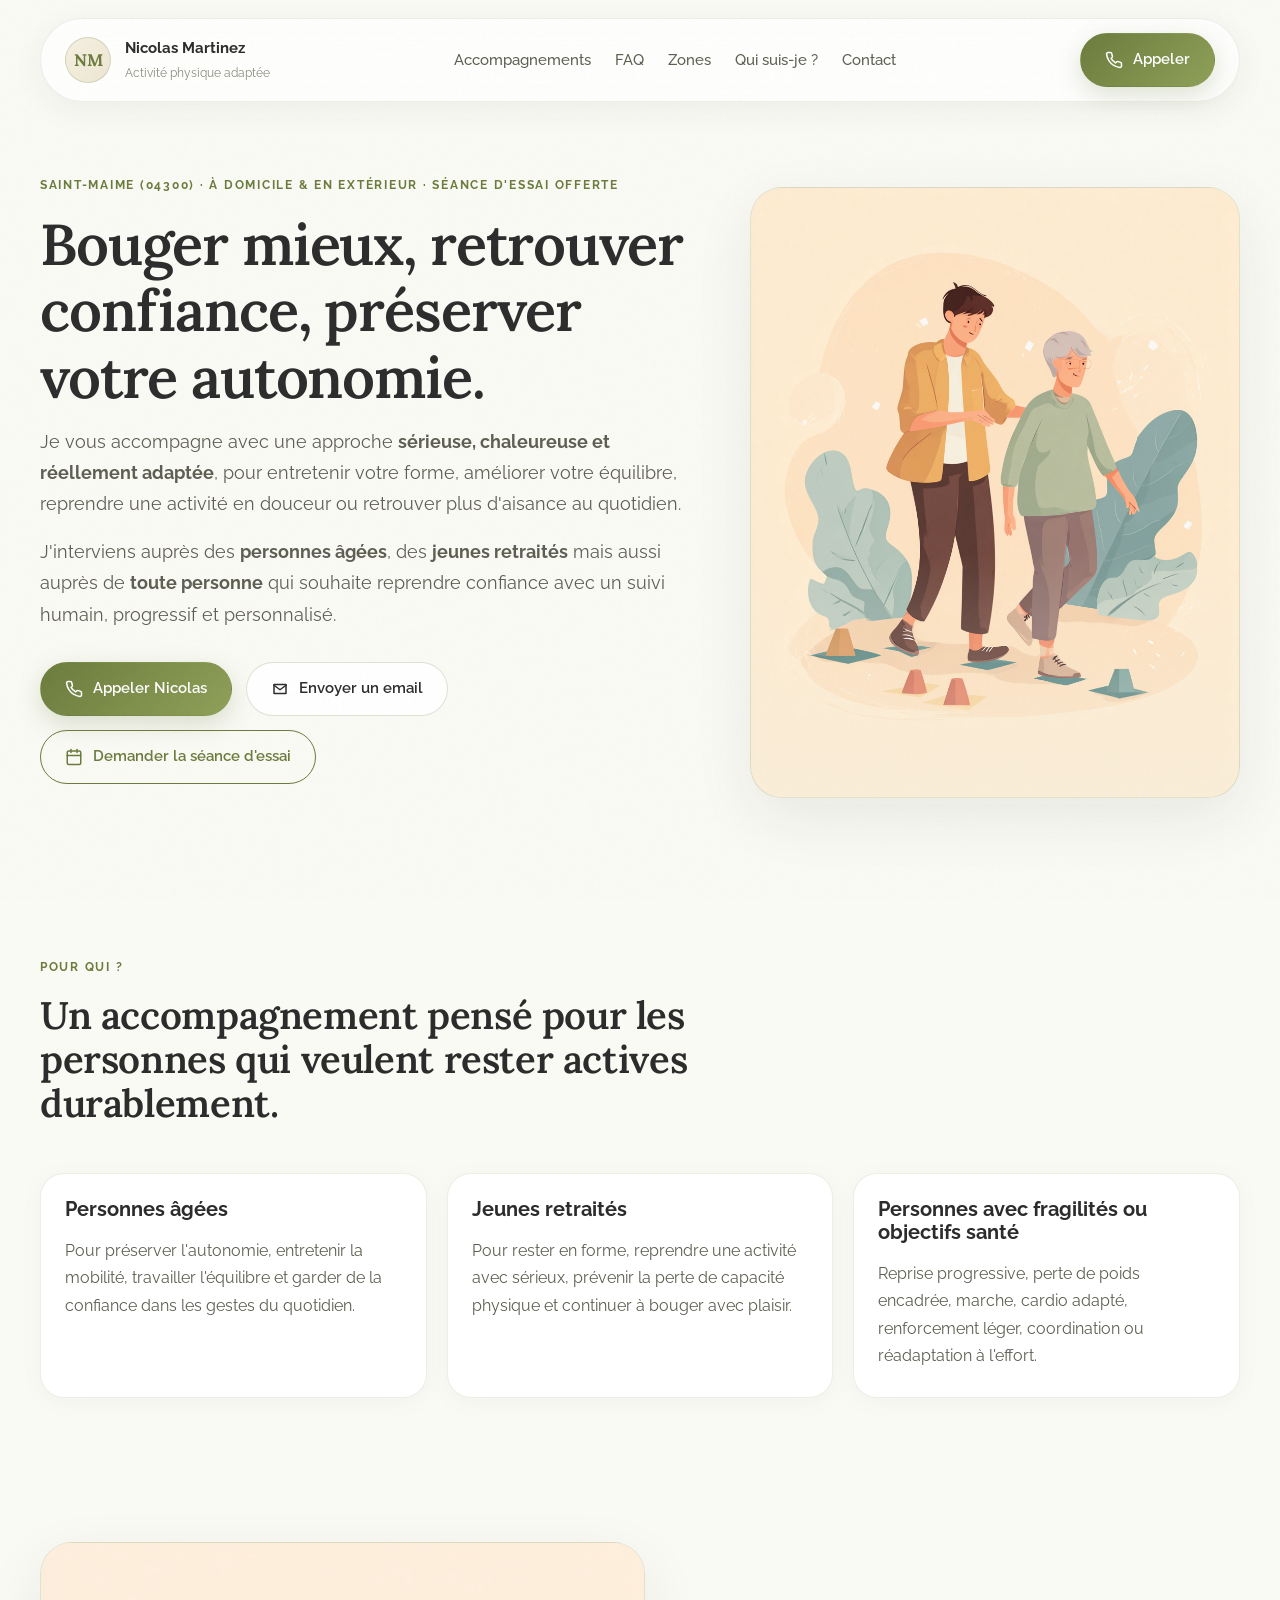
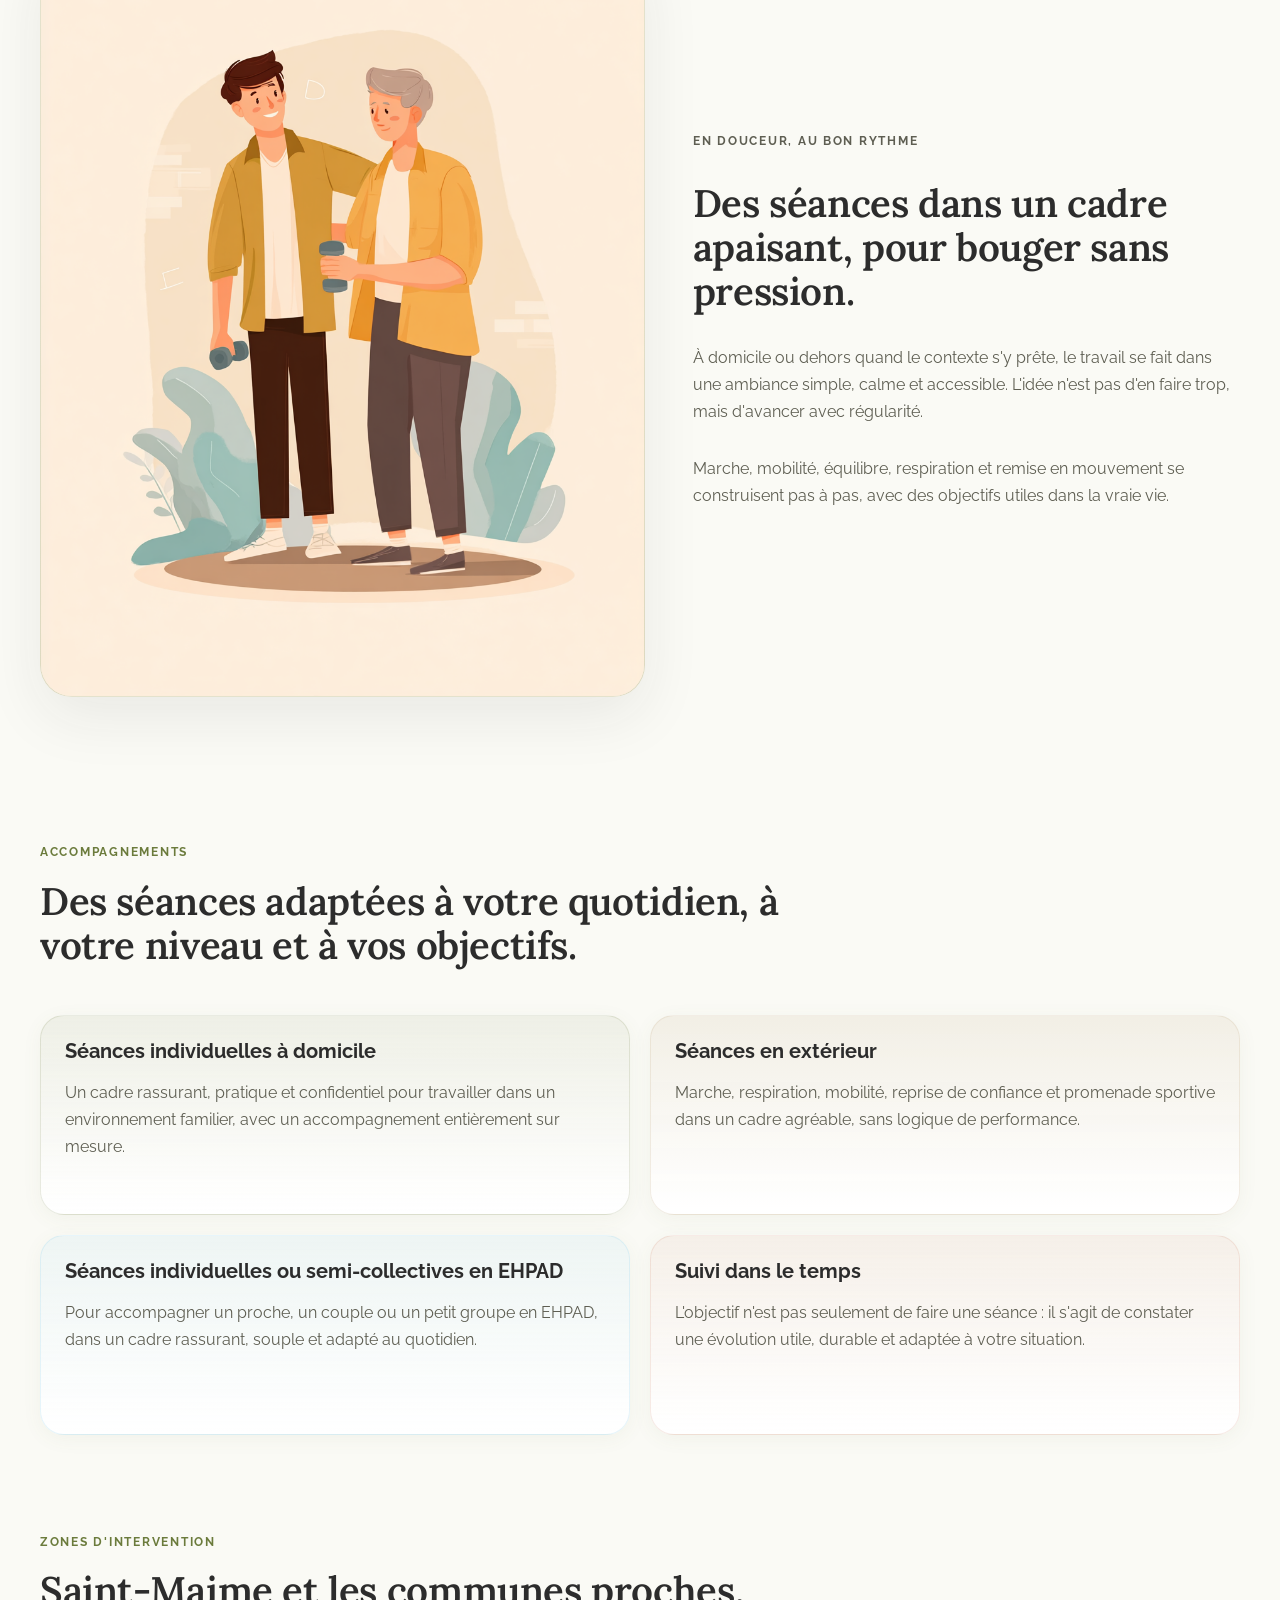
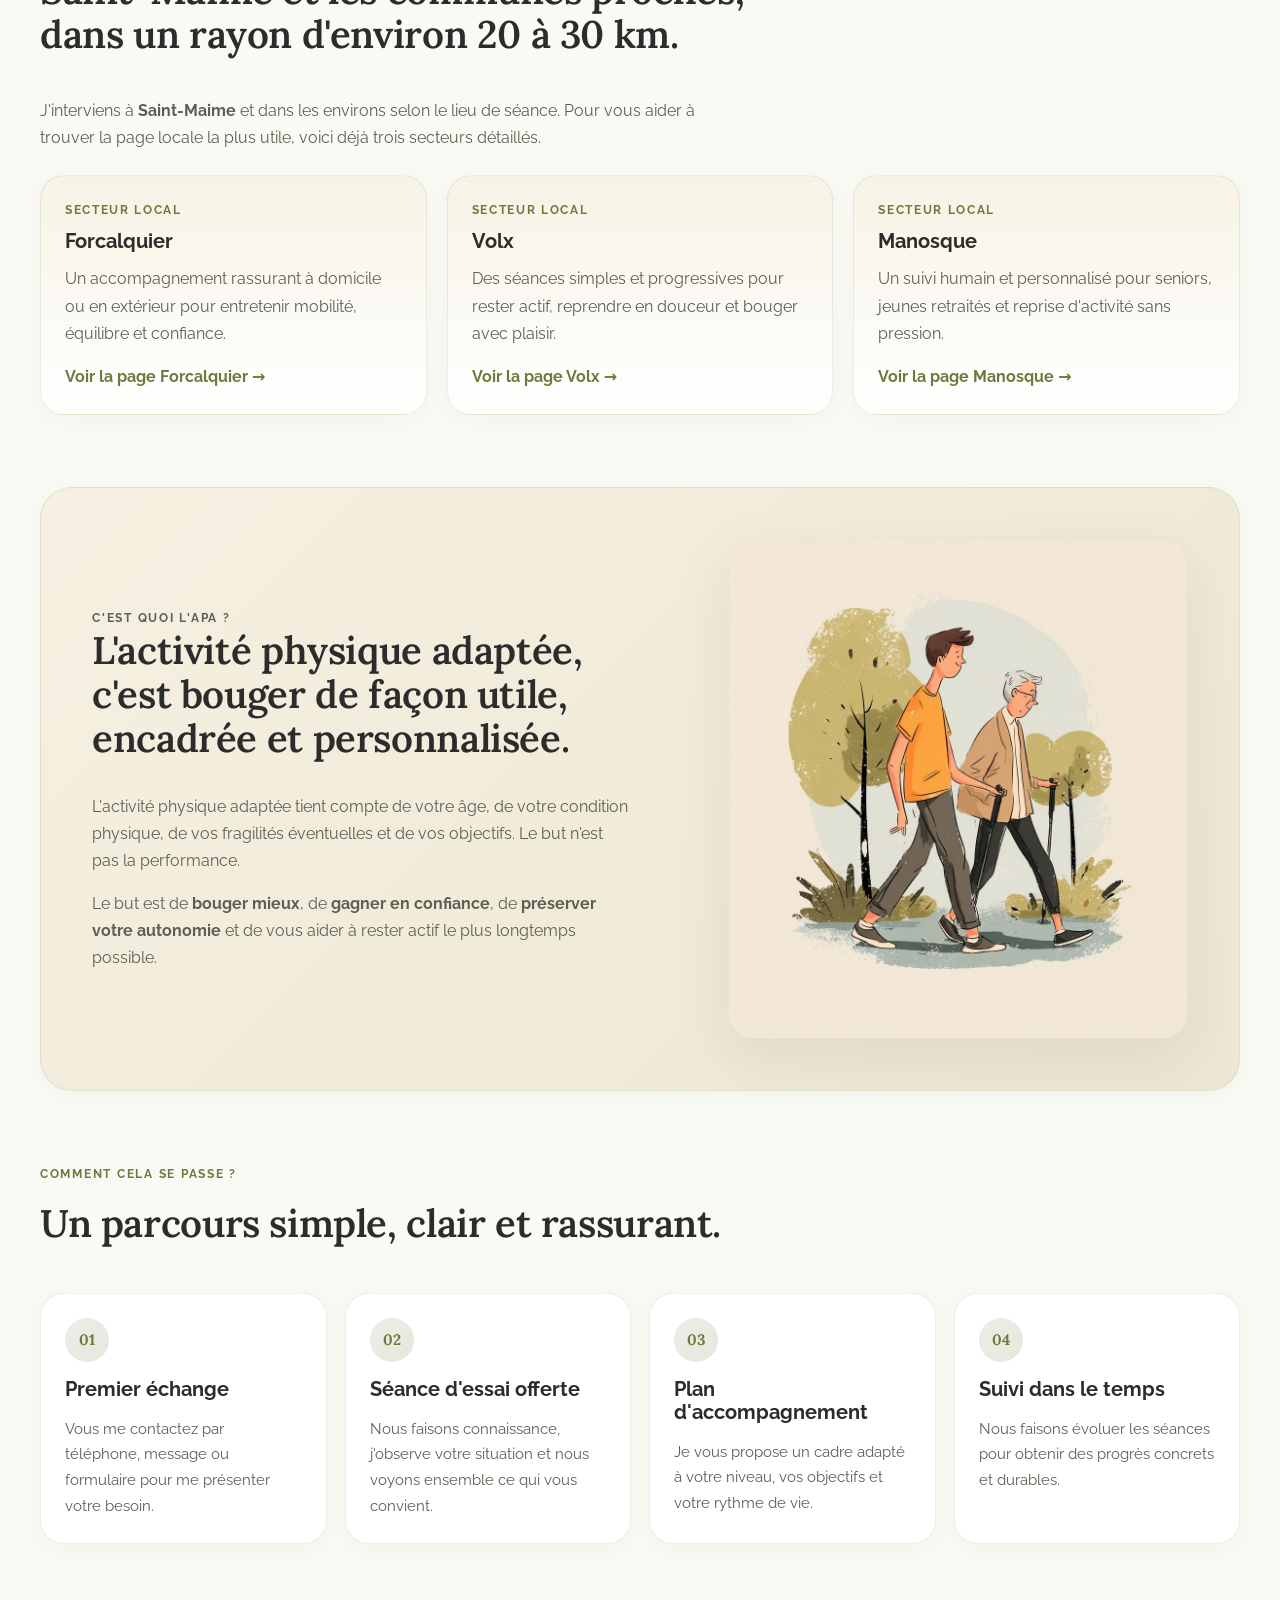
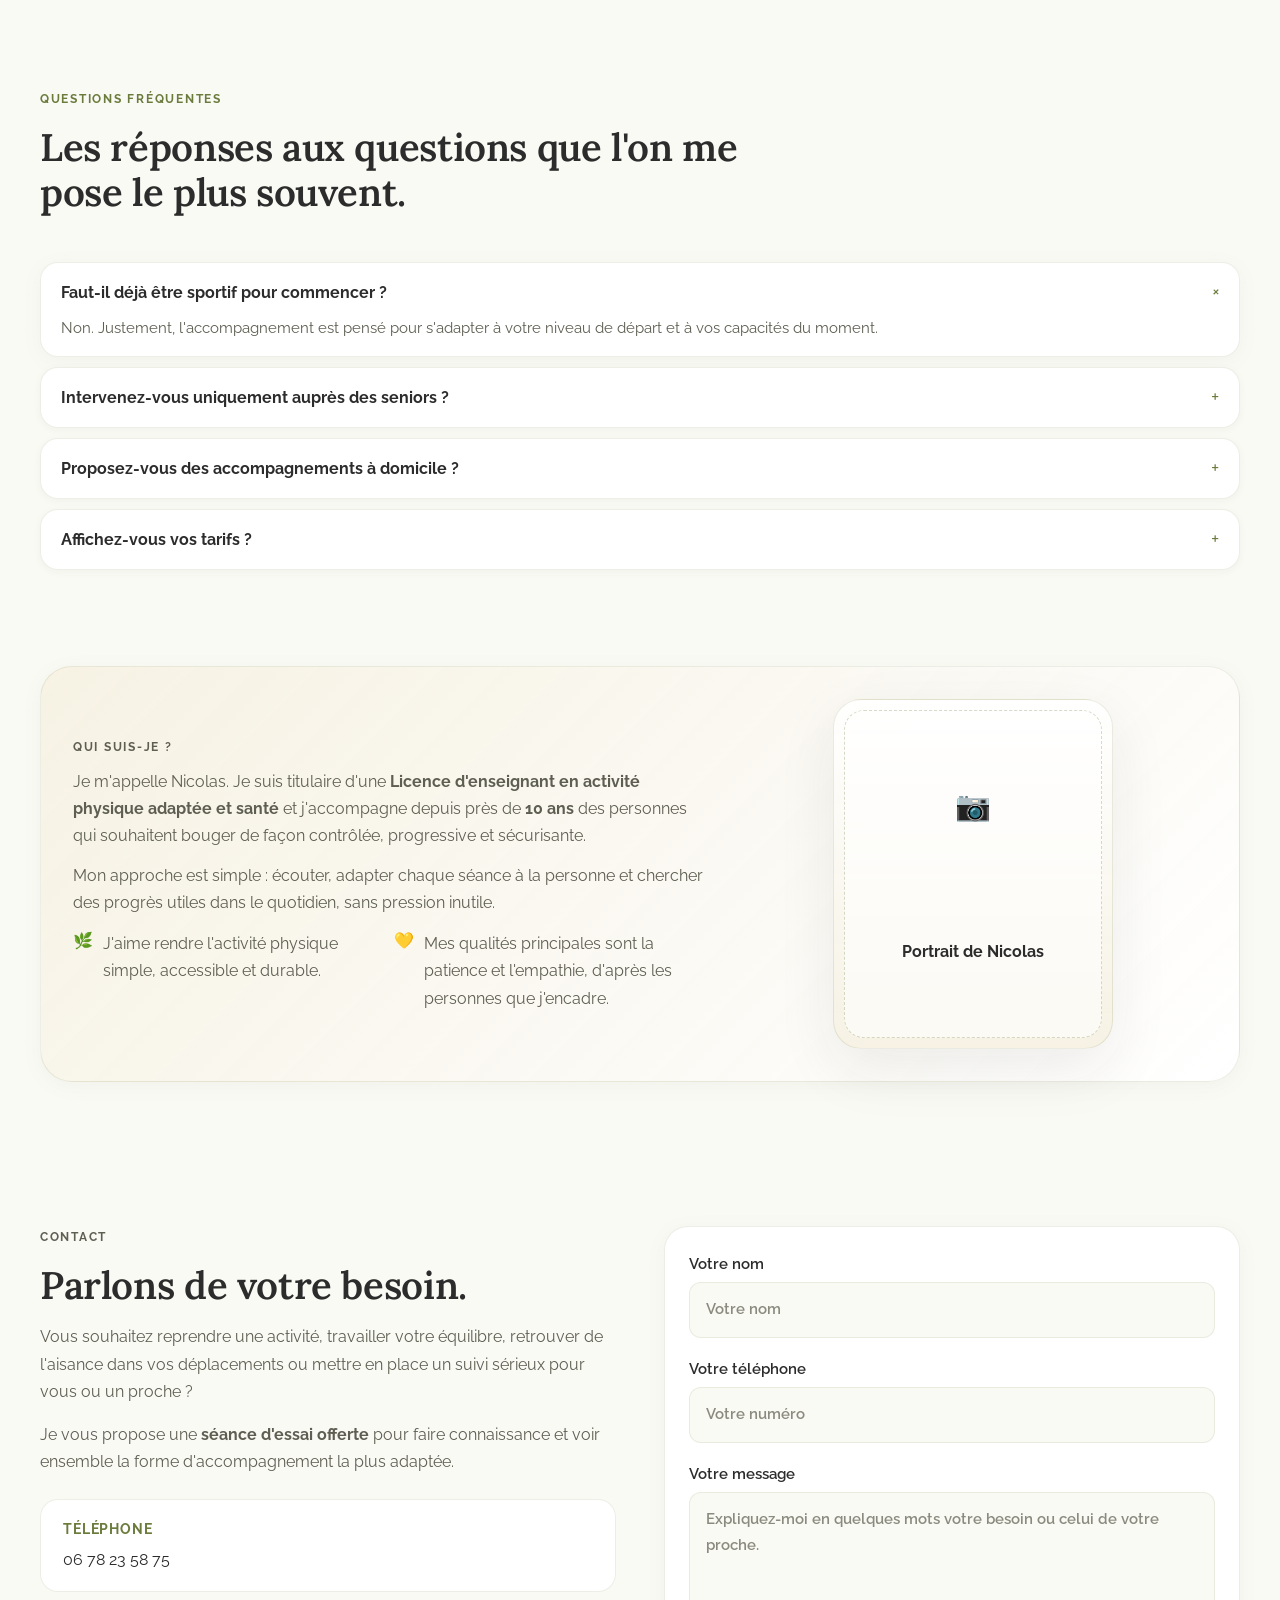
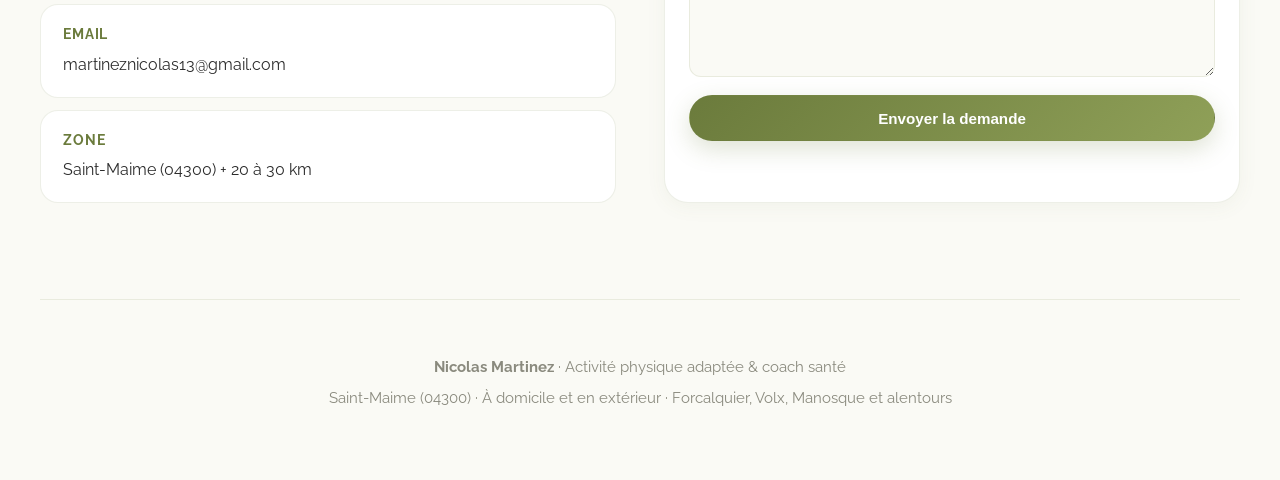
==== commit 4ba9a499: "Add local SEO city pages" ====
--- a/index.html
+++ b/index.html
@@ -12,6 +12,8 @@
       name="keywords"
       content="activité physique adaptée, coach santé, Saint-Maime, seniors, autonomie, équilibre, marche, remise en mouvement, réadaptation à l'effort"
     />
+    <meta name="robots" content="index, follow" />
+    <link rel="canonical" href="https://www.activite-physique-adaptee-nicolas-martinez.fr/" />
     <meta name="theme-color" content="#FAFAF5" />
     <meta property="og:title" content="Nicolas Martinez | Activité physique adaptée & coach santé" />
     <meta
@@ -19,35 +21,132 @@
       content="Un accompagnement sérieux, rassurant et personnalisé pour bouger mieux, retrouver confiance et préserver son autonomie."
     />
     <meta property="og:type" content="website" />
+    <meta property="og:url" content="https://www.activite-physique-adaptee-nicolas-martinez.fr/" />
     <link rel="icon" href="favicon.svg" type="image/svg+xml" />
     <link rel="stylesheet" href="styles.css" />
     <script type="application/ld+json">
       {
         "@context": "https://schema.org",
-        "@type": "Person",
-        "name": "Nicolas Martinez",
-        "jobTitle": "Enseignant en activité physique adaptée et coach santé",
-        "telephone": "+33678235875",
-        "email": "martineznicolas13@gmail.com",
-        "address": {
-          "@type": "PostalAddress",
-          "addressLocality": "Saint-Maime",
-          "postalCode": "04300",
-          "addressCountry": "FR"
-        },
-        "areaServed": "Saint-Maime et villes alentours dans un rayon d'environ 30 km",
-        "alumniOf": "Faculté des sciences du sport",
-        "description": "Accompagnement personnalisé à domicile et en extérieur pour retrouver autonomie, équilibre, confiance et forme durablement.",
-        "knowsAbout": [
-          "activité physique adaptée",
-          "coach santé",
-          "autonomie des seniors",
-          "équilibre",
-          "aide à la marche",
-          "cardio adapté",
-          "renforcement léger",
-          "promenade sportive",
-          "perte de poids encadrée"
+        "@graph": [
+          {
+            "@type": "ProfessionalService",
+            "@id": "https://www.activite-physique-adaptee-nicolas-martinez.fr/#business",
+            "name": "Nicolas Martinez - Activité physique adaptée",
+            "url": "https://www.activite-physique-adaptee-nicolas-martinez.fr/",
+            "image": "https://www.activite-physique-adaptee-nicolas-martinez.fr/images/hero-parcours-equilibre.png",
+            "telephone": "+33678235875",
+            "email": "martineznicolas13@gmail.com",
+            "description": "Enseignant en activité physique adaptée et coach santé à Saint-Maime. Séances à domicile et en extérieur pour seniors, jeunes retraités et personnes souhaitant reprendre une activité en douceur.",
+            "address": {
+              "@type": "PostalAddress",
+              "addressLocality": "Saint-Maime",
+              "postalCode": "04300",
+              "addressCountry": "FR"
+            },
+            "founder": {
+              "@type": "Person",
+              "name": "Nicolas Martinez"
+            },
+            "areaServed": [
+              {
+                "@type": "City",
+                "name": "Saint-Maime"
+              },
+              {
+                "@type": "City",
+                "name": "Forcalquier"
+              },
+              {
+                "@type": "City",
+                "name": "Volx"
+              },
+              {
+                "@type": "City",
+                "name": "Manosque"
+              },
+              {
+                "@type": "AdministrativeArea",
+                "name": "Autour de Saint-Maime, dans un rayon d'environ 20 à 30 km"
+              }
+            ],
+            "availableLanguage": "fr",
+            "serviceType": [
+              "Activité physique adaptée",
+              "Coach santé",
+              "Séances à domicile",
+              "Séances en extérieur",
+              "Accompagnement des seniors",
+              "Reprise d'activité en douceur"
+            ],
+            "hasOfferCatalog": {
+              "@type": "OfferCatalog",
+              "name": "Accompagnements proposés",
+              "itemListElement": [
+                {
+                  "@type": "Offer",
+                  "itemOffered": {
+                    "@type": "Service",
+                    "name": "Séances individuelles à domicile",
+                    "description": "Séances personnalisées à domicile pour travailler mobilité, équilibre et remise en mouvement."
+                  }
+                },
+                {
+                  "@type": "Offer",
+                  "itemOffered": {
+                    "@type": "Service",
+                    "name": "Séances en extérieur",
+                    "description": "Marche, mobilité, respiration et reprise progressive dans un cadre calme."
+                  }
+                },
+                {
+                  "@type": "Offer",
+                  "itemOffered": {
+                    "@type": "Service",
+                    "name": "Suivi régulier",
+                    "description": "Accompagnement dans le temps pour des progrès utiles au quotidien."
+                  }
+                }
+              ]
+            }
+          },
+          {
+            "@type": "FAQPage",
+            "@id": "https://www.activite-physique-adaptee-nicolas-martinez.fr/#faq",
+            "mainEntity": [
+              {
+                "@type": "Question",
+                "name": "Faut-il déjà être sportif pour commencer ?",
+                "acceptedAnswer": {
+                  "@type": "Answer",
+                  "text": "Non. L'accompagnement est pensé pour s'adapter au niveau de départ et aux capacités du moment."
+                }
+              },
+              {
+                "@type": "Question",
+                "name": "Intervenez-vous uniquement auprès des seniors ?",
+                "acceptedAnswer": {
+                  "@type": "Answer",
+                  "text": "La priorité est donnée aux personnes âgées, aux jeunes retraités et aux personnes ayant besoin d'un accompagnement santé personnalisé, mais d'autres profils peuvent être étudiés selon le besoin."
+                }
+              },
+              {
+                "@type": "Question",
+                "name": "Proposez-vous des accompagnements à domicile ?",
+                "acceptedAnswer": {
+                  "@type": "Answer",
+                  "text": "Oui. Nicolas Martinez intervient à domicile ainsi qu'en extérieur autour de Saint-Maime, dans un rayon d'environ 20 à 30 km selon le lieu de séance."
+                }
+              },
+              {
+                "@type": "Question",
+                "name": "Affichez-vous vos tarifs ?",
+                "acceptedAnswer": {
+                  "@type": "Answer",
+                  "text": "Les possibilités sont expliquées simplement après un premier échange et la séance d'essai offerte, afin de choisir un rythme adapté au besoin."
+                }
+              }
+            ]
+          }
         ]
       }
     </script>
@@ -65,6 +164,7 @@
         <nav class="site-nav" aria-label="Navigation principale">
           <a href="#services">Accompagnements</a>
           <a href="#faq">FAQ</a>
+          <a href="#zones">Zones</a>
           <a href="#apropos">Qui suis-je ?</a>
           <a href="#contact">Contact</a>
         </nav>
@@ -219,6 +319,37 @@
           </div>
         </section>
 
+        <section class="section zones-section reveal" id="zones">
+          <div class="section-heading">
+            <p class="eyebrow">Zones d'intervention</p>
+            <h2>Saint-Maime et les communes proches, dans un rayon d'environ 20 à 30 km.</h2>
+          </div>
+          <p class="zones-intro">
+            J'interviens à <strong>Saint-Maime</strong> et dans les environs selon le lieu de séance. Pour vous aider à
+            trouver la page locale la plus utile, voici déjà trois secteurs détaillés.
+          </p>
+          <div class="cards-grid three city-links-grid">
+            <a class="city-link-card" href="forcalquier/">
+              <span class="city-link-card__eyebrow">Secteur local</span>
+              <h3>Forcalquier</h3>
+              <p>Un accompagnement rassurant à domicile ou en extérieur pour entretenir mobilité, équilibre et confiance.</p>
+              <span class="city-link-card__cta">Voir la page Forcalquier →</span>
+            </a>
+            <a class="city-link-card" href="volx/">
+              <span class="city-link-card__eyebrow">Secteur local</span>
+              <h3>Volx</h3>
+              <p>Des séances simples et progressives pour rester actif, reprendre en douceur et bouger avec plaisir.</p>
+              <span class="city-link-card__cta">Voir la page Volx →</span>
+            </a>
+            <a class="city-link-card" href="manosque/">
+              <span class="city-link-card__eyebrow">Secteur local</span>
+              <h3>Manosque</h3>
+              <p>Un suivi humain et personnalisé pour seniors, jeunes retraités et reprise d'activité sans pression.</p>
+              <span class="city-link-card__cta">Voir la page Manosque →</span>
+            </a>
+          </div>
+        </section>
+
         <!-- APA explanation -->
         <section class="section soft-panel reveal" id="apa">
           <div class="apa-layout">
@@ -298,7 +429,7 @@
             </details>
             <details>
               <summary>Proposez-vous des accompagnements à domicile ?</summary>
-              <p>Oui. J'interviens à domicile ainsi qu'en extérieur autour de Saint-Maime, dans un rayon d'environ 30 km.</p>
+              <p>Oui. J'interviens à domicile ainsi qu'en extérieur autour de Saint-Maime, dans un rayon d'environ 20 à 30 km selon le lieu de séance.</p>
             </details>
             <details>
               <summary>Affichez-vous vos tarifs ?</summary>
@@ -361,7 +492,7 @@
               </a>
               <div>
                 <strong>Zone</strong>
-                <span>Saint-Maime (04300) + 30 km</span>
+                <span>Saint-Maime (04300) + 20 à 30 km</span>
               </div>
             </div>
           </div>
@@ -393,7 +524,7 @@
 
       <footer class="site-footer">
         <p><strong>Nicolas Martinez</strong> · Activité physique adaptée & coach santé</p>
-        <p>Saint-Maime (04300) · À domicile et en extérieur · Séance d'essai offerte</p>
+        <p>Saint-Maime (04300) · À domicile et en extérieur · Forcalquier, Volx, Manosque et alentours</p>
       </footer>
     </div>
 
--- a/styles.css
+++ b/styles.css
@@ -905,6 +905,184 @@
   transform: translateY(0);
 }
 
+/* ---- Local SEO blocks ---- */
+.zones-section {
+  padding-top: var(--space-md);
+}
+
+.zones-intro {
+  max-width: 68ch;
+  margin: -8px 0 var(--space-md);
+  color: var(--text-muted);
+}
+
+.city-links-grid {
+  align-items: stretch;
+}
+
+.city-link-card,
+.link-chip {
+  text-decoration: none;
+  color: inherit;
+}
+
+.city-link-card {
+  display: flex;
+  flex-direction: column;
+  gap: 10px;
+  padding: var(--space-md);
+  border-radius: var(--radius-lg);
+  background: linear-gradient(180deg, rgba(245, 240, 225, 0.84), rgba(255, 255, 255, 0.98));
+  border: 1px solid var(--line);
+  box-shadow: var(--shadow-card);
+  transition: transform var(--duration) var(--ease), box-shadow var(--duration) var(--ease), border-color var(--duration) var(--ease);
+}
+
+.city-link-card:hover,
+.city-link-card:focus-visible {
+  transform: translateY(-3px);
+  box-shadow: var(--shadow-md);
+  border-color: rgba(107, 123, 60, 0.28);
+}
+
+.city-link-card__eyebrow {
+  font-size: 0.75rem;
+  text-transform: uppercase;
+  letter-spacing: 0.14em;
+  color: var(--sage);
+  font-weight: 700;
+}
+
+.city-link-card h3 {
+  margin-bottom: 2px;
+}
+
+.city-link-card p {
+  color: var(--text-muted);
+  margin-bottom: 0;
+}
+
+.city-link-card__cta {
+  margin-top: auto;
+  padding-top: 6px;
+  color: var(--sage);
+  font-weight: 700;
+}
+
+.mini-hero {
+  display: grid;
+  grid-template-columns: minmax(0, 1.05fr) minmax(300px, 0.95fr);
+  gap: var(--space-lg);
+  align-items: center;
+  padding-top: var(--space-xl);
+}
+
+.breadcrumb {
+  margin-bottom: 18px;
+  color: var(--text-light);
+  font-size: 0.9rem;
+}
+
+.breadcrumb a {
+  color: var(--text-muted);
+  text-decoration: none;
+}
+
+.breadcrumb a:hover {
+  color: var(--sage);
+}
+
+.breadcrumb span {
+  color: var(--text-light);
+}
+
+.local-page .hero-copy > *:last-child {
+  margin-bottom: 0;
+}
+
+.local-page .hero-visual {
+  min-height: 100%;
+}
+
+.local-page .hero-photo {
+  min-height: 440px;
+}
+
+.check-list {
+  list-style: none;
+  padding: 0;
+  margin: 0;
+  display: grid;
+  gap: 10px;
+}
+
+.check-list li {
+  position: relative;
+  padding-left: 28px;
+  color: var(--text-muted);
+}
+
+.check-list li::before {
+  content: '•';
+  position: absolute;
+  left: 10px;
+  top: 0;
+  color: var(--sage);
+  font-weight: 700;
+}
+
+.cta-panel {
+  display: grid;
+  grid-template-columns: minmax(0, 1.08fr) minmax(260px, 0.92fr);
+  gap: clamp(20px, 3vw, 36px);
+  padding: clamp(24px, 4vw, 40px);
+  border-radius: var(--radius-xl);
+  background: linear-gradient(135deg, rgba(245, 240, 225, 0.96), rgba(255, 255, 255, 0.98));
+  border: 1px solid var(--line);
+  box-shadow: var(--shadow-card);
+}
+
+.cta-panel p {
+  color: var(--text-muted);
+}
+
+.button-row {
+  display: flex;
+  flex-wrap: wrap;
+  gap: 12px;
+  margin-top: var(--space-md);
+}
+
+.link-chip-grid {
+  display: flex;
+  flex-wrap: wrap;
+  gap: 12px;
+  margin-top: 14px;
+}
+
+.link-chip {
+  display: inline-flex;
+  align-items: center;
+  justify-content: center;
+  padding: 10px 16px;
+  border-radius: var(--radius-pill);
+  border: 1px solid var(--line-strong);
+  background: var(--surface);
+  font-weight: 600;
+  transition: transform var(--duration) var(--ease), background var(--duration) var(--ease), border-color var(--duration) var(--ease);
+}
+
+.link-chip:hover,
+.link-chip:focus-visible {
+  background: var(--cream);
+  border-color: rgba(107, 123, 60, 0.28);
+  transform: translateY(-1px);
+}
+
+.local-page .site-footer {
+  margin-top: var(--space-lg);
+}
+
 /* ============================================================
    Responsive
    ============================================================ */
@@ -1072,3 +1250,30 @@
     padding: 14px 16px;
   }
 }
+
+@media (max-width: 1040px) {
+  .mini-hero,
+  .cta-panel {
+    grid-template-columns: 1fr;
+  }
+}
+
+@media (max-width: 720px) {
+  .button-row,
+  .link-chip-grid {
+    flex-direction: column;
+  }
+
+  .button-row .button,
+  .link-chip {
+    width: 100%;
+  }
+
+  .mini-hero {
+    padding-top: var(--space-md);
+  }
+
+  .zones-intro {
+    margin-top: -4px;
+  }
+}
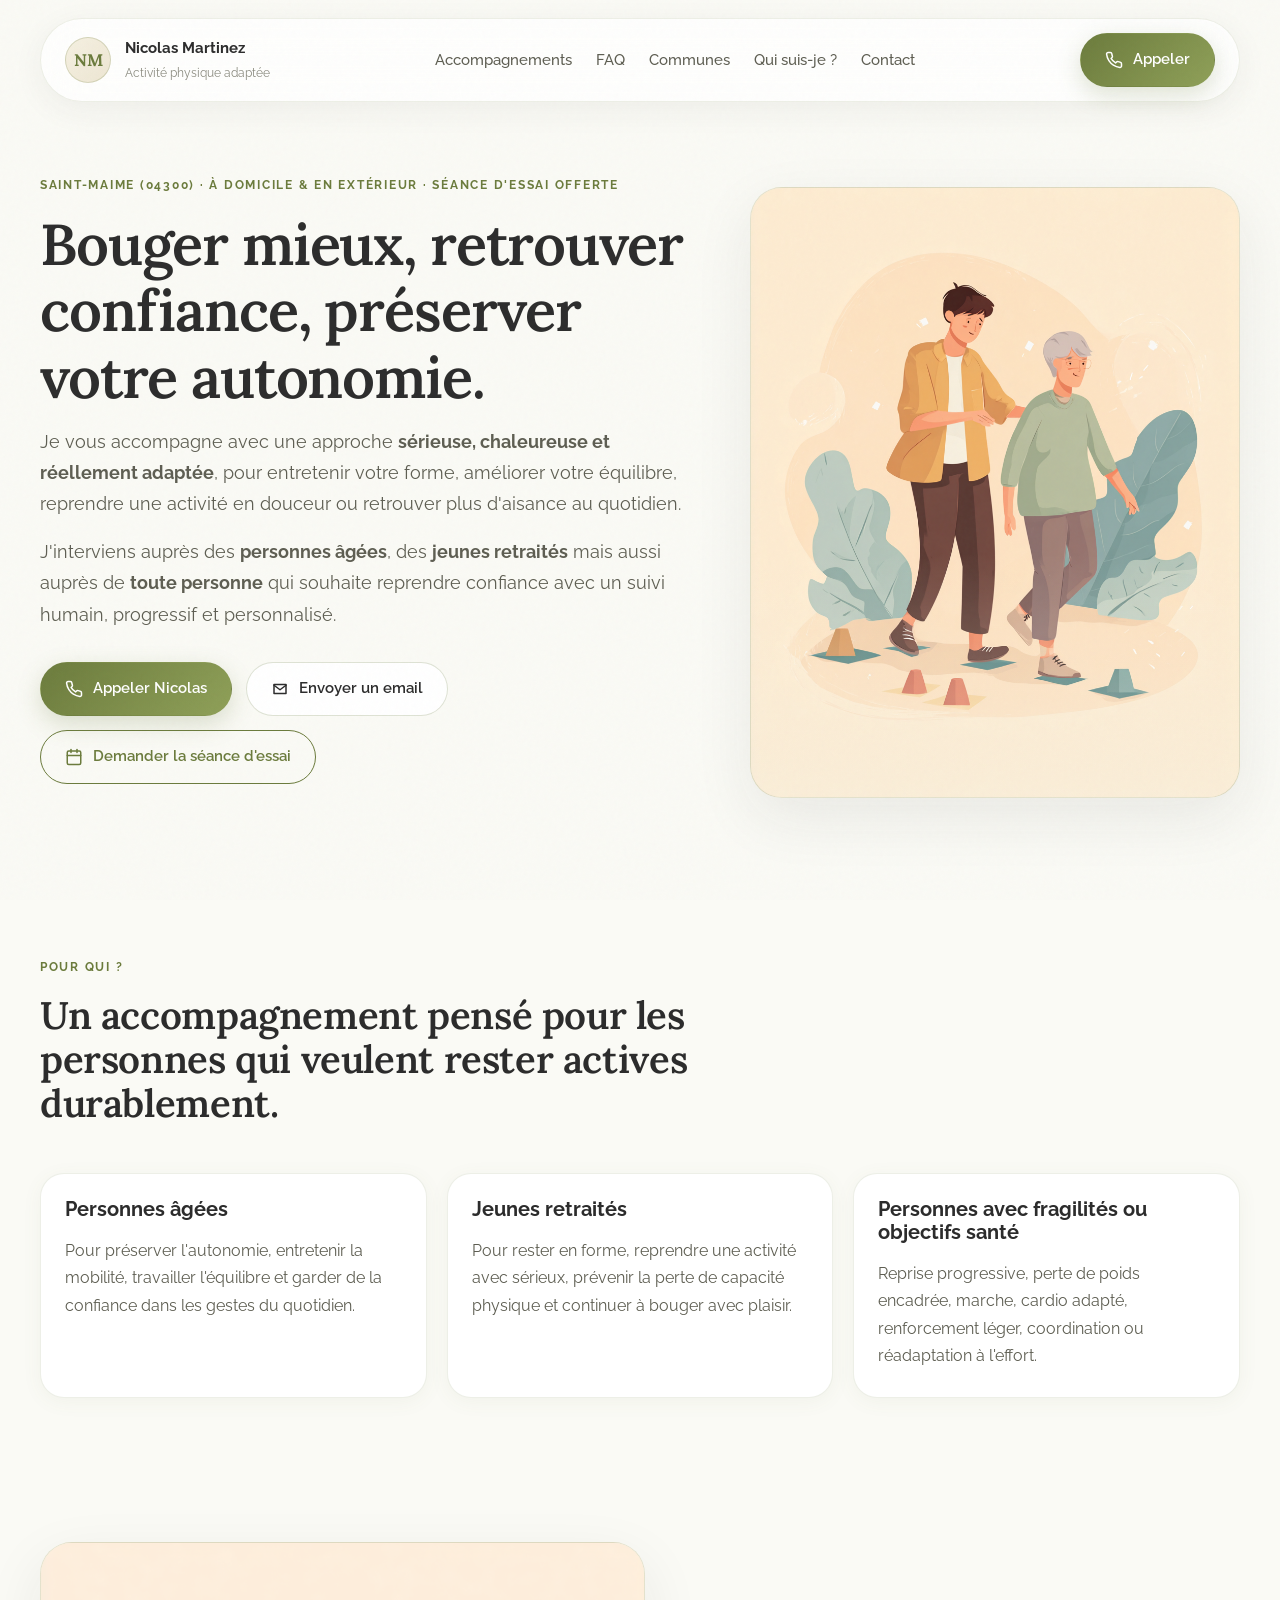
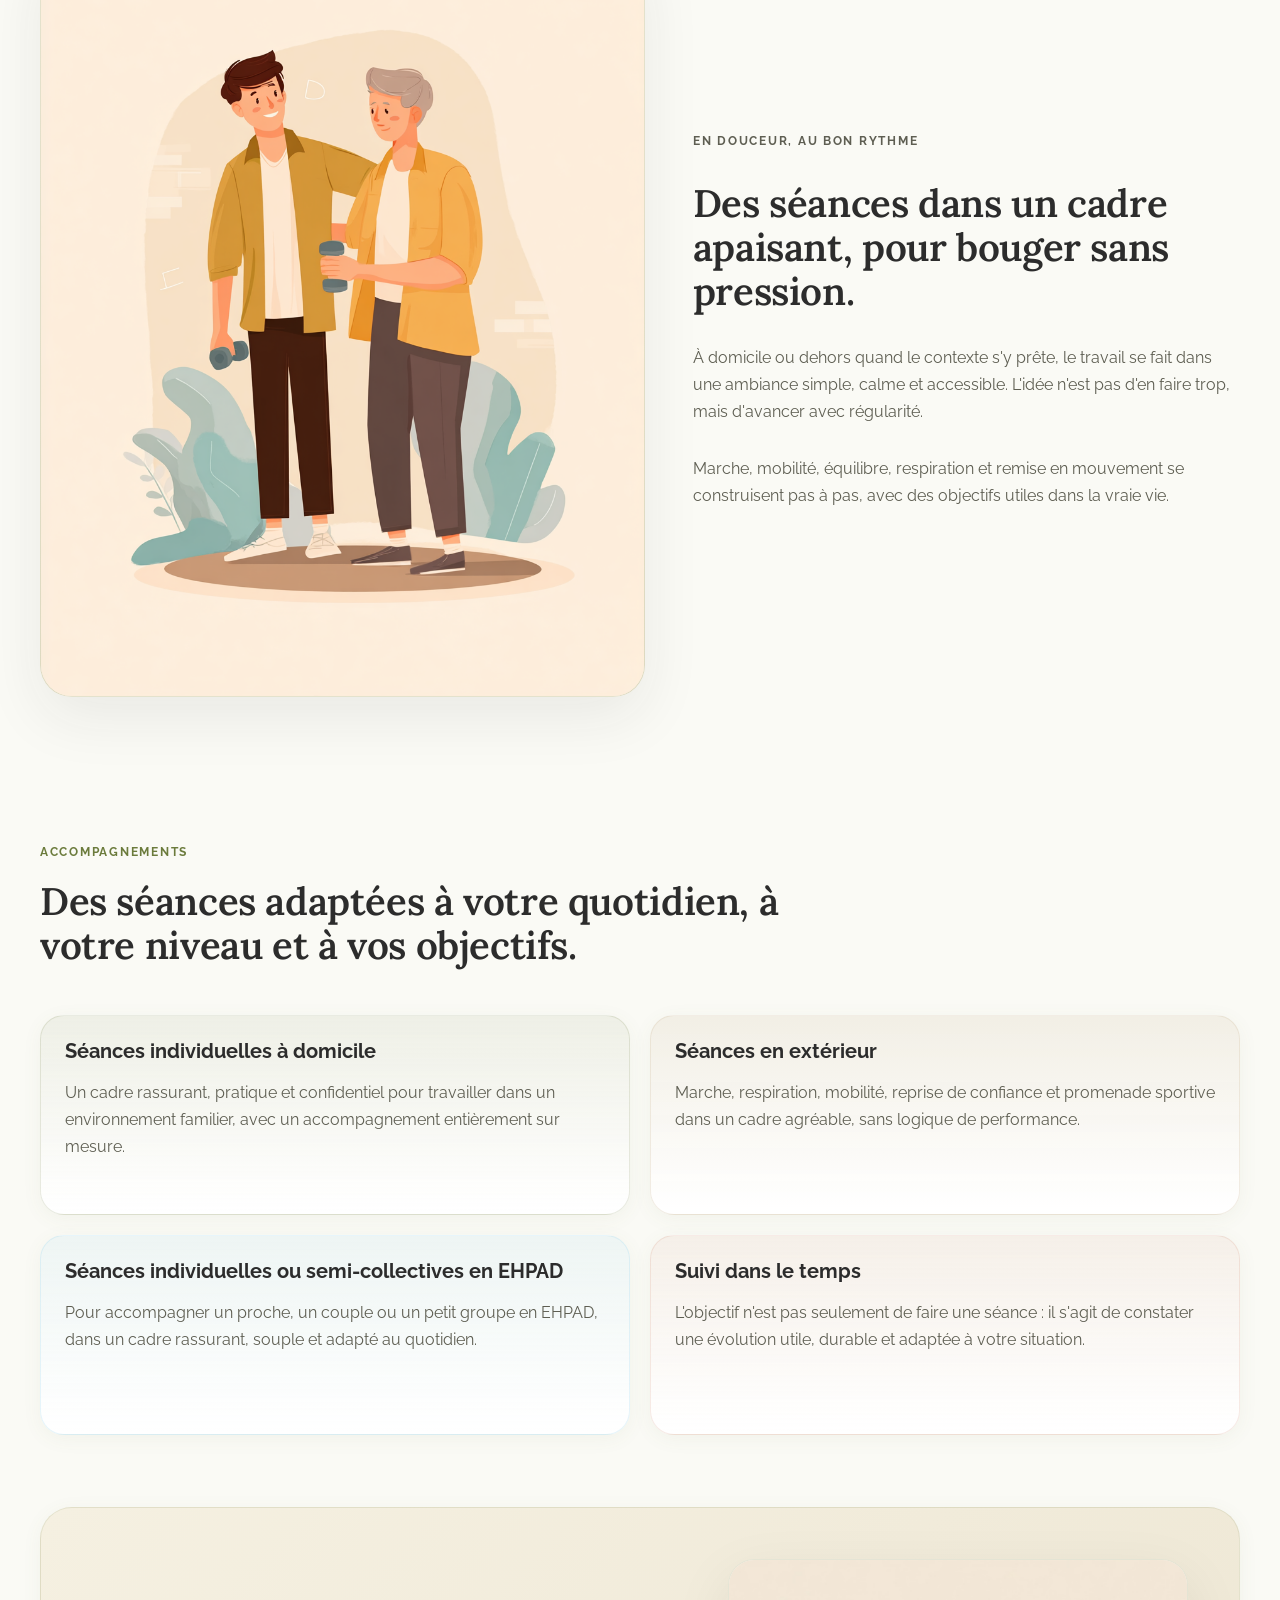
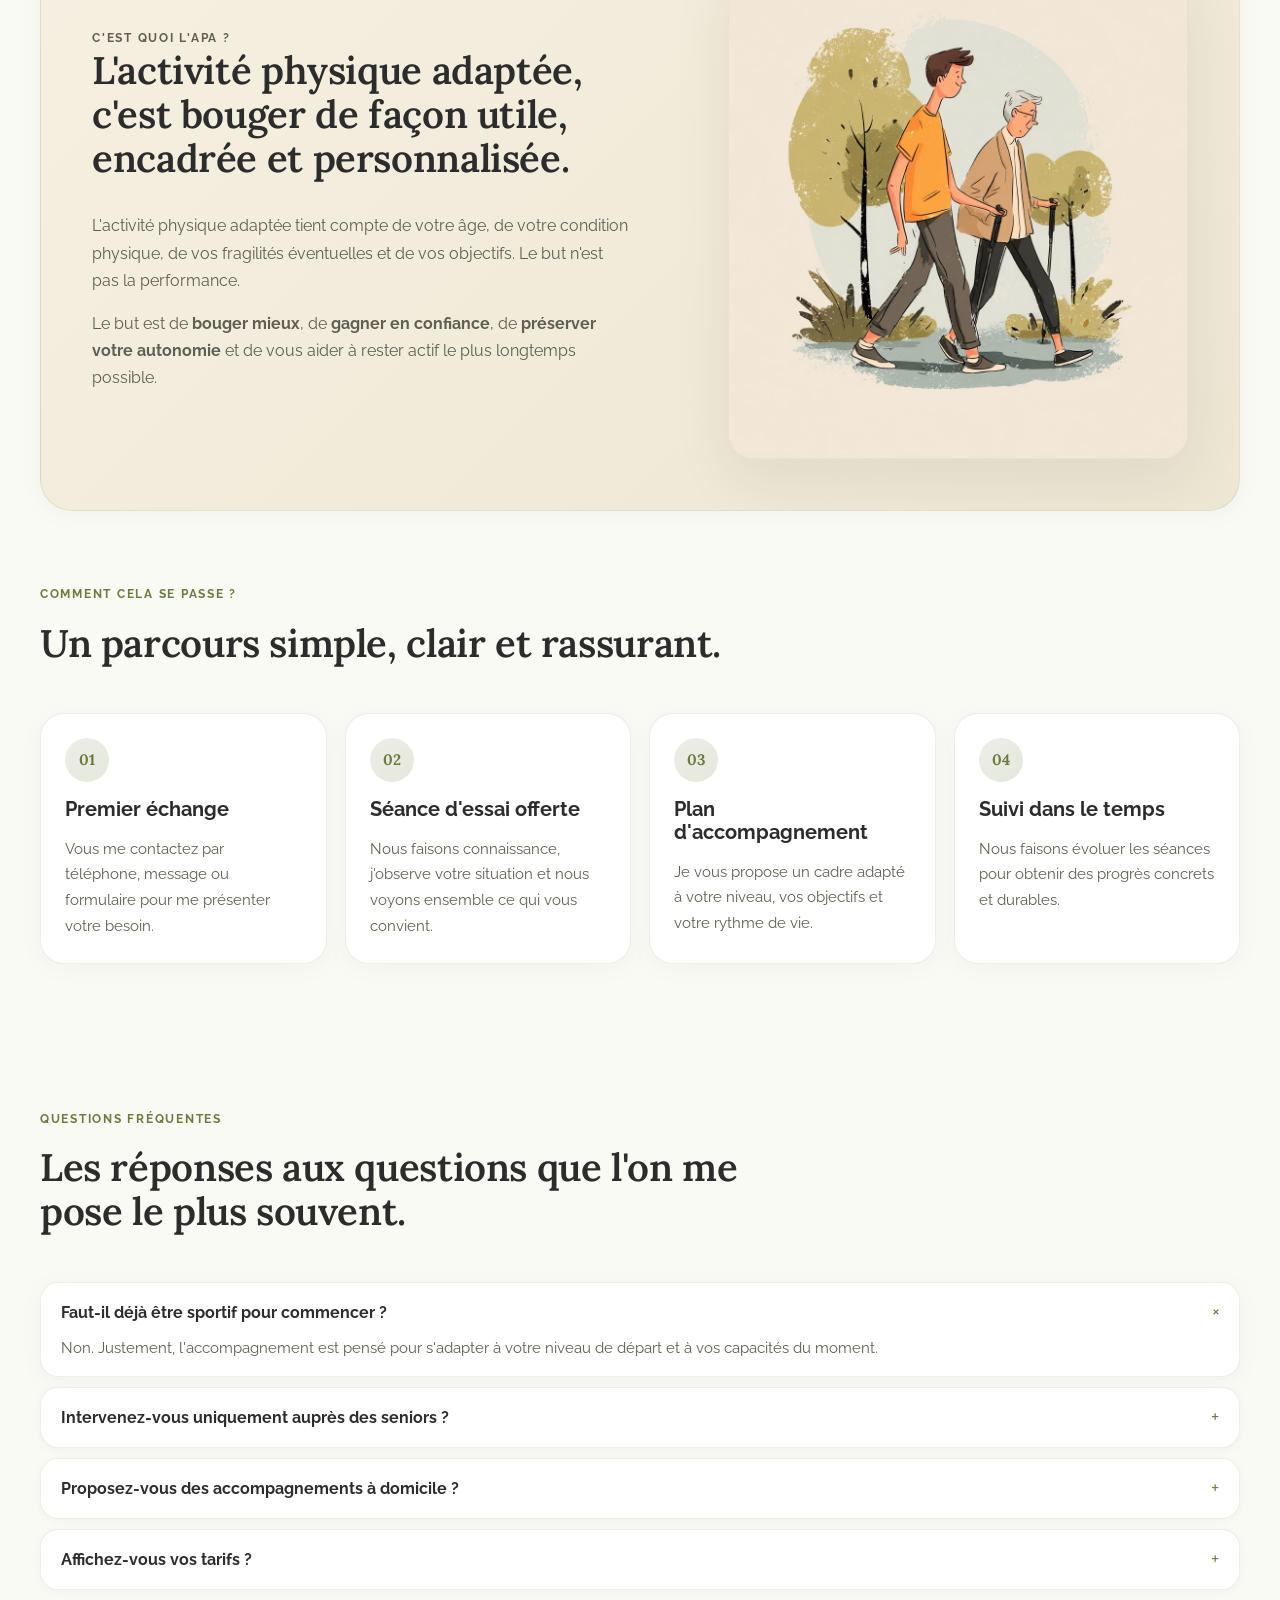
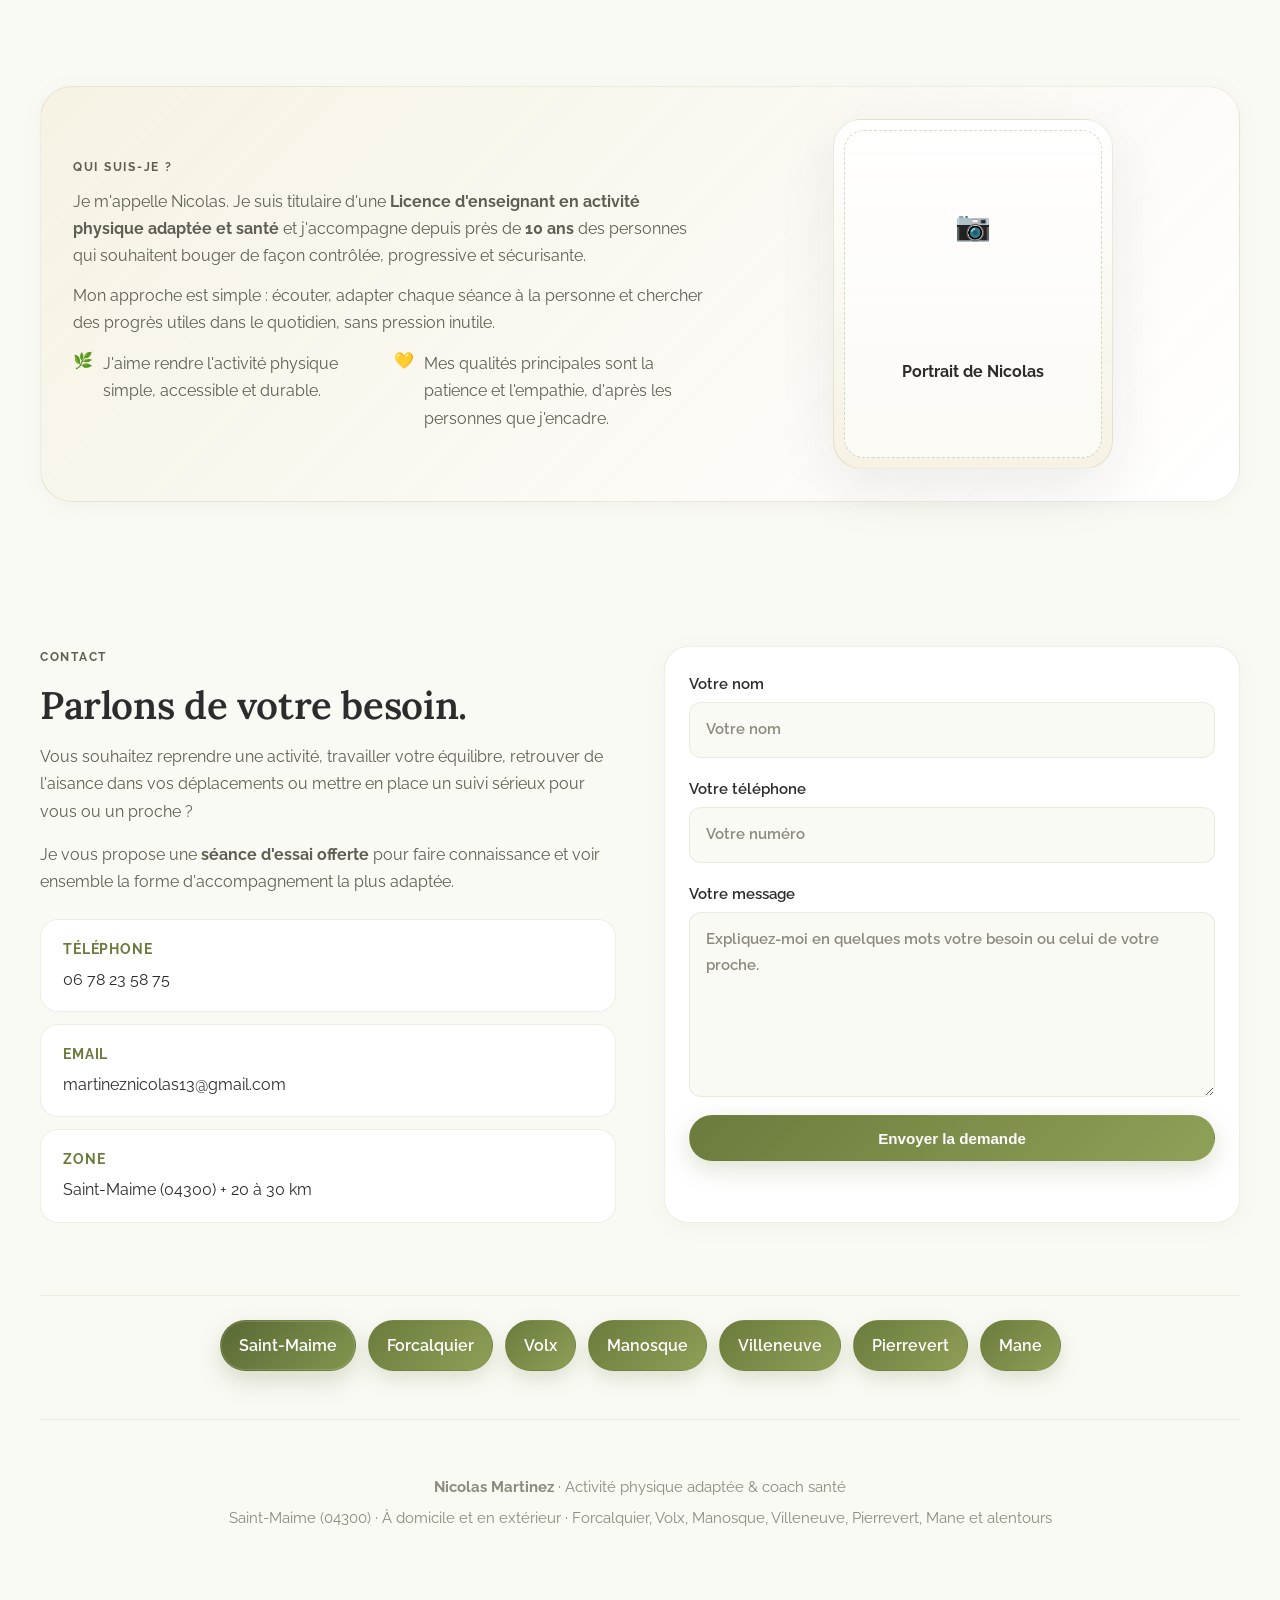
==== commit 7f10dba5: "Center local page pills and remove intro copy" ====
--- a/index.html
+++ b/index.html
@@ -65,6 +65,18 @@
                 "name": "Manosque"
               },
               {
+                "@type": "City",
+                "name": "Villeneuve"
+              },
+              {
+                "@type": "City",
+                "name": "Pierrevert"
+              },
+              {
+                "@type": "City",
+                "name": "Mane"
+              },
+              {
                 "@type": "AdministrativeArea",
                 "name": "Autour de Saint-Maime, dans un rayon d'environ 20 à 30 km"
               }
@@ -164,7 +176,7 @@
         <nav class="site-nav" aria-label="Navigation principale">
           <a href="#services">Accompagnements</a>
           <a href="#faq">FAQ</a>
-          <a href="#zones">Zones</a>
+          <a href="#localites">Communes</a>
           <a href="#apropos">Qui suis-je ?</a>
           <a href="#contact">Contact</a>
         </nav>
@@ -319,36 +331,6 @@
           </div>
         </section>
 
-        <section class="section zones-section reveal" id="zones">
-          <div class="section-heading">
-            <p class="eyebrow">Zones d'intervention</p>
-            <h2>Saint-Maime et les communes proches, dans un rayon d'environ 20 à 30 km.</h2>
-          </div>
-          <p class="zones-intro">
-            J'interviens à <strong>Saint-Maime</strong> et dans les environs selon le lieu de séance. Pour vous aider à
-            trouver la page locale la plus utile, voici déjà trois secteurs détaillés.
-          </p>
-          <div class="cards-grid three city-links-grid">
-            <a class="city-link-card" href="forcalquier/">
-              <span class="city-link-card__eyebrow">Secteur local</span>
-              <h3>Forcalquier</h3>
-              <p>Un accompagnement rassurant à domicile ou en extérieur pour entretenir mobilité, équilibre et confiance.</p>
-              <span class="city-link-card__cta">Voir la page Forcalquier →</span>
-            </a>
-            <a class="city-link-card" href="volx/">
-              <span class="city-link-card__eyebrow">Secteur local</span>
-              <h3>Volx</h3>
-              <p>Des séances simples et progressives pour rester actif, reprendre en douceur et bouger avec plaisir.</p>
-              <span class="city-link-card__cta">Voir la page Volx →</span>
-            </a>
-            <a class="city-link-card" href="manosque/">
-              <span class="city-link-card__eyebrow">Secteur local</span>
-              <h3>Manosque</h3>
-              <p>Un suivi humain et personnalisé pour seniors, jeunes retraités et reprise d'activité sans pression.</p>
-              <span class="city-link-card__cta">Voir la page Manosque →</span>
-            </a>
-          </div>
-        </section>
 
         <!-- APA explanation -->
         <section class="section soft-panel reveal" id="apa">
@@ -520,11 +502,24 @@
             <p class="form-status" id="form-status" role="status" aria-live="polite"></p>
           </form>
         </section>
+        <section class="local-links-section reveal" id="localites">
+          <div class="local-links-wrap">
+            <nav class="link-chip-grid" aria-label="Pages locales autour de Saint-Maime">
+              <a class="link-chip is-current" href="./" aria-current="page">Saint-Maime</a>
+              <a class="link-chip" href="forcalquier/">Forcalquier</a>
+              <a class="link-chip" href="volx/">Volx</a>
+              <a class="link-chip" href="manosque/">Manosque</a>
+              <a class="link-chip" href="villeneuve/">Villeneuve</a>
+              <a class="link-chip" href="pierrevert/">Pierrevert</a>
+              <a class="link-chip" href="mane/">Mane</a>
+            </nav>
+          </div>
+        </section>
       </main>
 
       <footer class="site-footer">
         <p><strong>Nicolas Martinez</strong> · Activité physique adaptée & coach santé</p>
-        <p>Saint-Maime (04300) · À domicile et en extérieur · Forcalquier, Volx, Manosque et alentours</p>
+        <p>Saint-Maime (04300) · À domicile et en extérieur · Forcalquier, Volx, Manosque, Villeneuve, Pierrevert, Mane et alentours</p>
       </footer>
     </div>
 
--- a/styles.css
+++ b/styles.css
@@ -905,68 +905,65 @@
   transform: translateY(0);
 }
 
-/* ---- Local SEO blocks ---- */
-.zones-section {
+/* ---- Local page links ---- */
+.local-links-section {
+  padding-top: 0;
+  padding-bottom: var(--space-md);
+}
+
+.local-links-wrap {
   padding-top: var(--space-md);
-}
-
-.zones-intro {
-  max-width: 68ch;
-  margin: -8px 0 var(--space-md);
+  border-top: 1px solid var(--line);
+}
+
+.local-links-wrap .eyebrow {
+  margin-bottom: 10px;
+}
+
+.local-links-copy {
+  max-width: 62ch;
+  margin: 0;
   color: var(--text-muted);
 }
 
-.city-links-grid {
-  align-items: stretch;
-}
-
-.city-link-card,
+.link-chip-grid {
+  display: flex;
+  flex-wrap: wrap;
+  justify-content: center;
+  gap: 12px;
+  margin-top: 0;
+}
+
 .link-chip {
+  display: inline-flex;
+  align-items: center;
+  justify-content: center;
+  padding: 11px 18px;
+  border-radius: var(--radius-pill);
+  border: 1px solid rgba(107, 123, 60, 0.2);
+  background: linear-gradient(135deg, var(--sage), var(--sage-light));
+  color: #fff;
   text-decoration: none;
-  color: inherit;
-}
-
-.city-link-card {
-  display: flex;
-  flex-direction: column;
-  gap: 10px;
-  padding: var(--space-md);
-  border-radius: var(--radius-lg);
-  background: linear-gradient(180deg, rgba(245, 240, 225, 0.84), rgba(255, 255, 255, 0.98));
-  border: 1px solid var(--line);
-  box-shadow: var(--shadow-card);
-  transition: transform var(--duration) var(--ease), box-shadow var(--duration) var(--ease), border-color var(--duration) var(--ease);
-}
-
-.city-link-card:hover,
-.city-link-card:focus-visible {
-  transform: translateY(-3px);
-  box-shadow: var(--shadow-md);
+  font-weight: 600;
+  box-shadow: 0 8px 20px rgba(107, 123, 60, 0.2);
+  transition: transform var(--duration) var(--ease), background var(--duration) var(--ease), border-color var(--duration) var(--ease), color var(--duration) var(--ease), box-shadow var(--duration) var(--ease);
+}
+
+.link-chip:hover,
+.link-chip:focus-visible {
+  background: linear-gradient(135deg, #627138, #95a95c);
+  border-color: rgba(107, 123, 60, 0.24);
+  color: #fff;
+  transform: translateY(-1px);
+  box-shadow: 0 12px 28px rgba(107, 123, 60, 0.28);
+}
+
+.link-chip.is-current,
+.link-chip[aria-current="page"] {
+  background: linear-gradient(135deg, #596834, #82964f);
   border-color: rgba(107, 123, 60, 0.28);
-}
-
-.city-link-card__eyebrow {
-  font-size: 0.75rem;
-  text-transform: uppercase;
-  letter-spacing: 0.14em;
-  color: var(--sage);
-  font-weight: 700;
-}
-
-.city-link-card h3 {
-  margin-bottom: 2px;
-}
-
-.city-link-card p {
-  color: var(--text-muted);
-  margin-bottom: 0;
-}
-
-.city-link-card__cta {
-  margin-top: auto;
-  padding-top: 6px;
-  color: var(--sage);
-  font-weight: 700;
+  color: #fff;
+  box-shadow: inset 0 0 0 1px rgba(255, 255, 255, 0.14), 0 10px 24px rgba(107, 123, 60, 0.24);
 }
 
 .mini-hero {
@@ -1053,31 +1050,6 @@
   margin-top: var(--space-md);
 }
 
-.link-chip-grid {
-  display: flex;
-  flex-wrap: wrap;
-  gap: 12px;
-  margin-top: 14px;
-}
-
-.link-chip {
-  display: inline-flex;
-  align-items: center;
-  justify-content: center;
-  padding: 10px 16px;
-  border-radius: var(--radius-pill);
-  border: 1px solid var(--line-strong);
-  background: var(--surface);
-  font-weight: 600;
-  transition: transform var(--duration) var(--ease), background var(--duration) var(--ease), border-color var(--duration) var(--ease);
-}
-
-.link-chip:hover,
-.link-chip:focus-visible {
-  background: var(--cream);
-  border-color: rgba(107, 123, 60, 0.28);
-  transform: translateY(-1px);
-}
 
 .local-page .site-footer {
   margin-top: var(--space-lg);
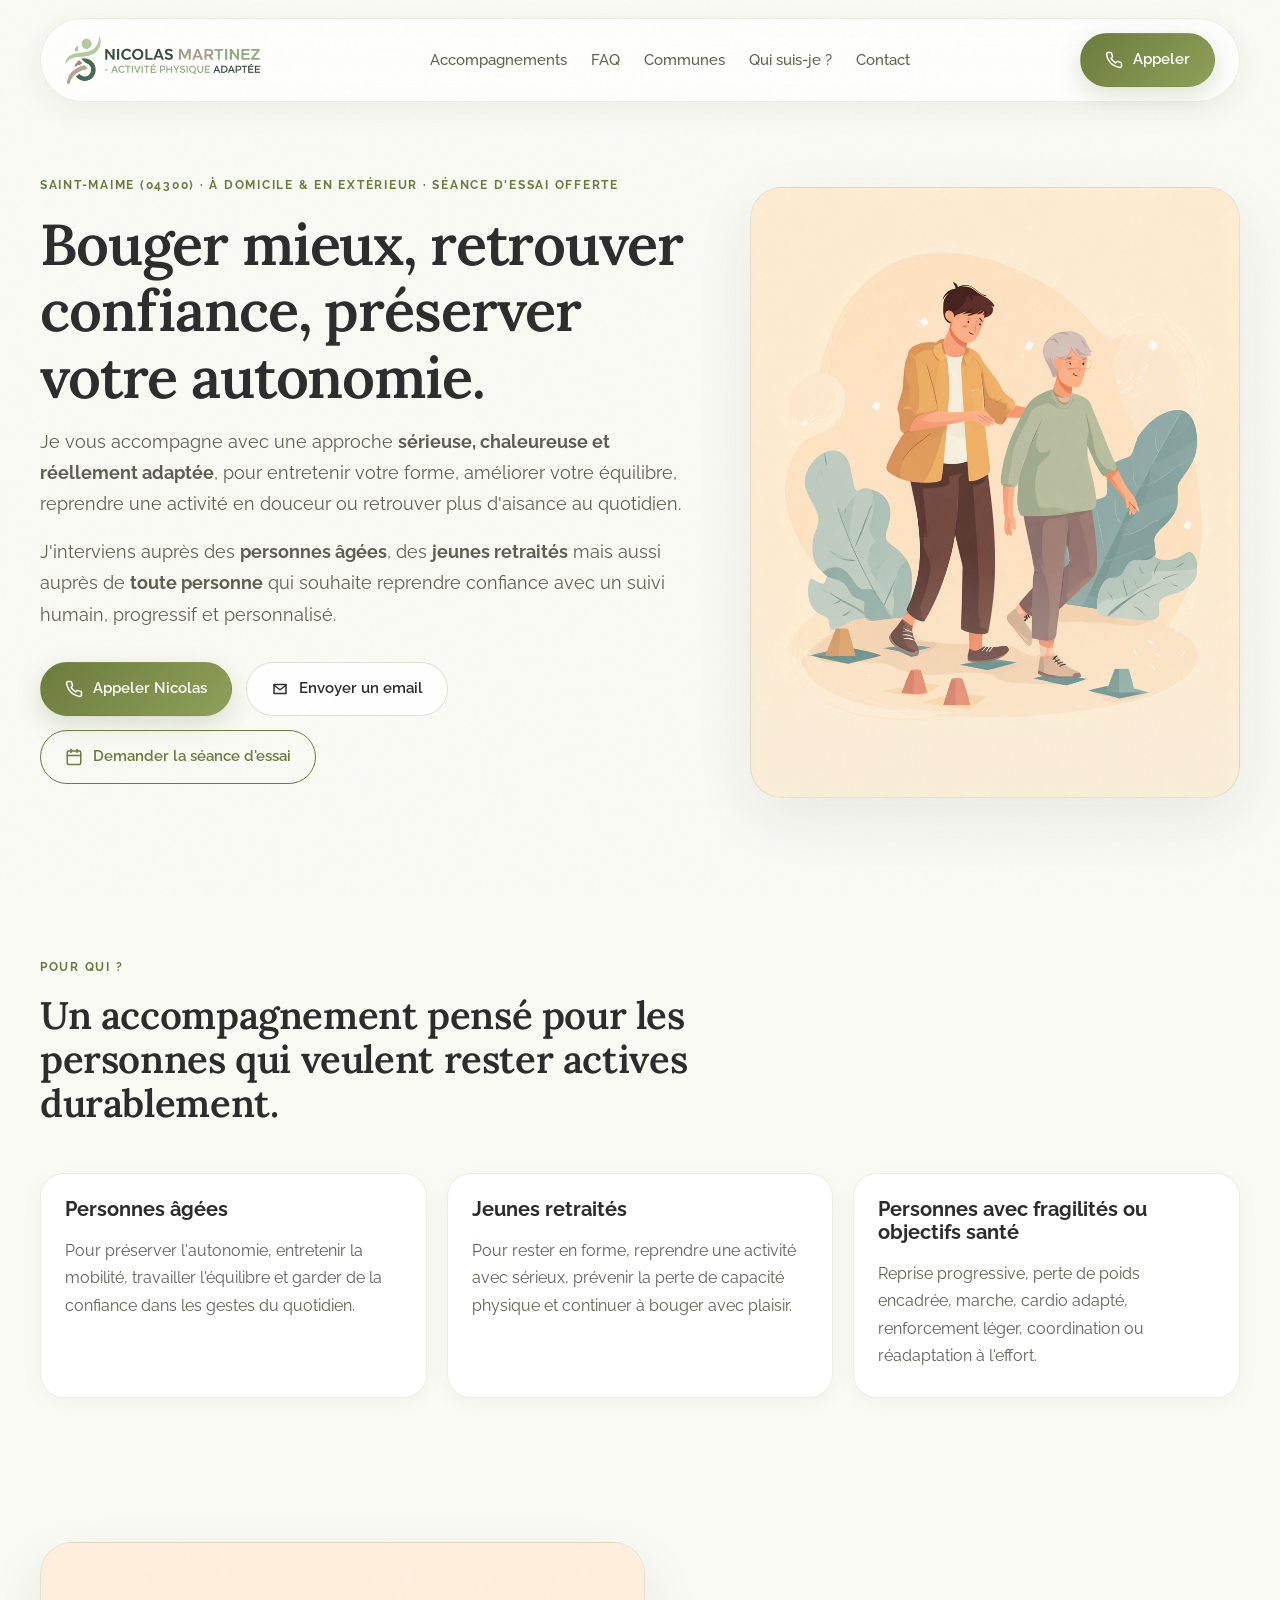
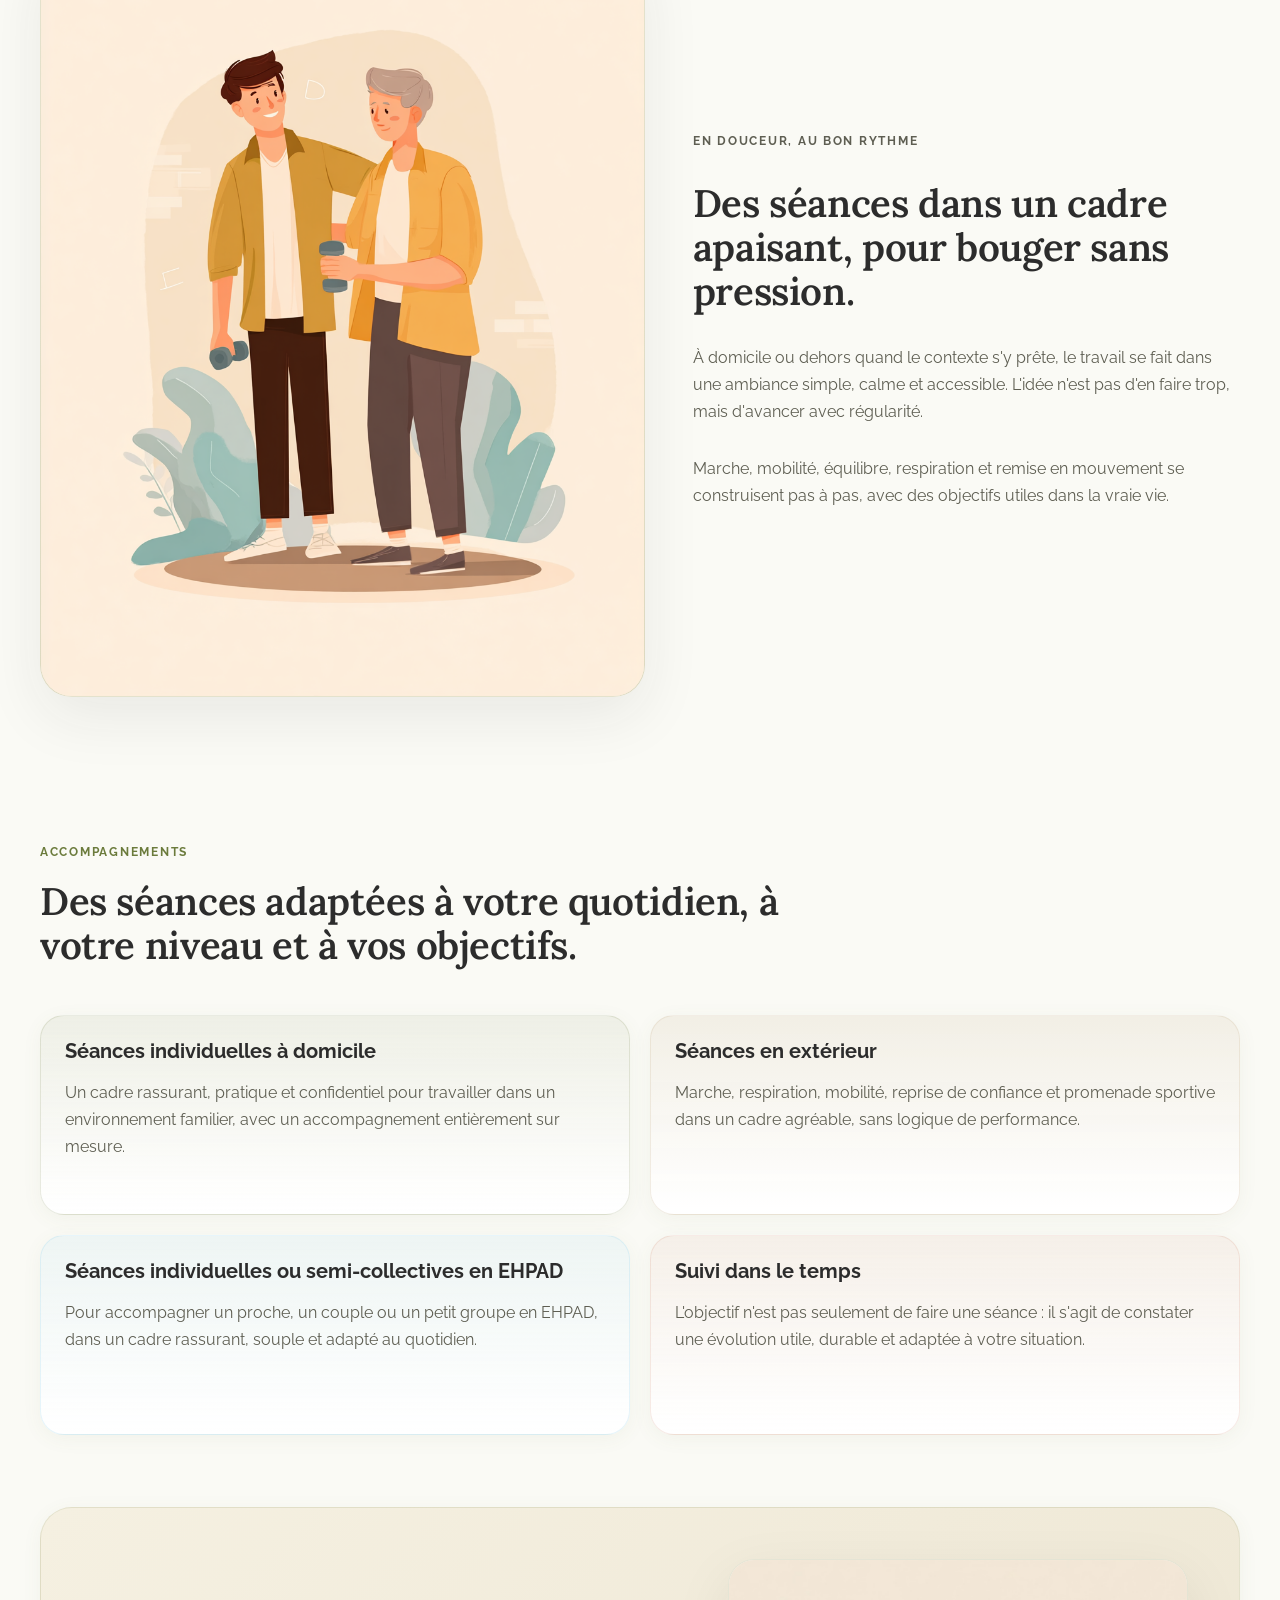
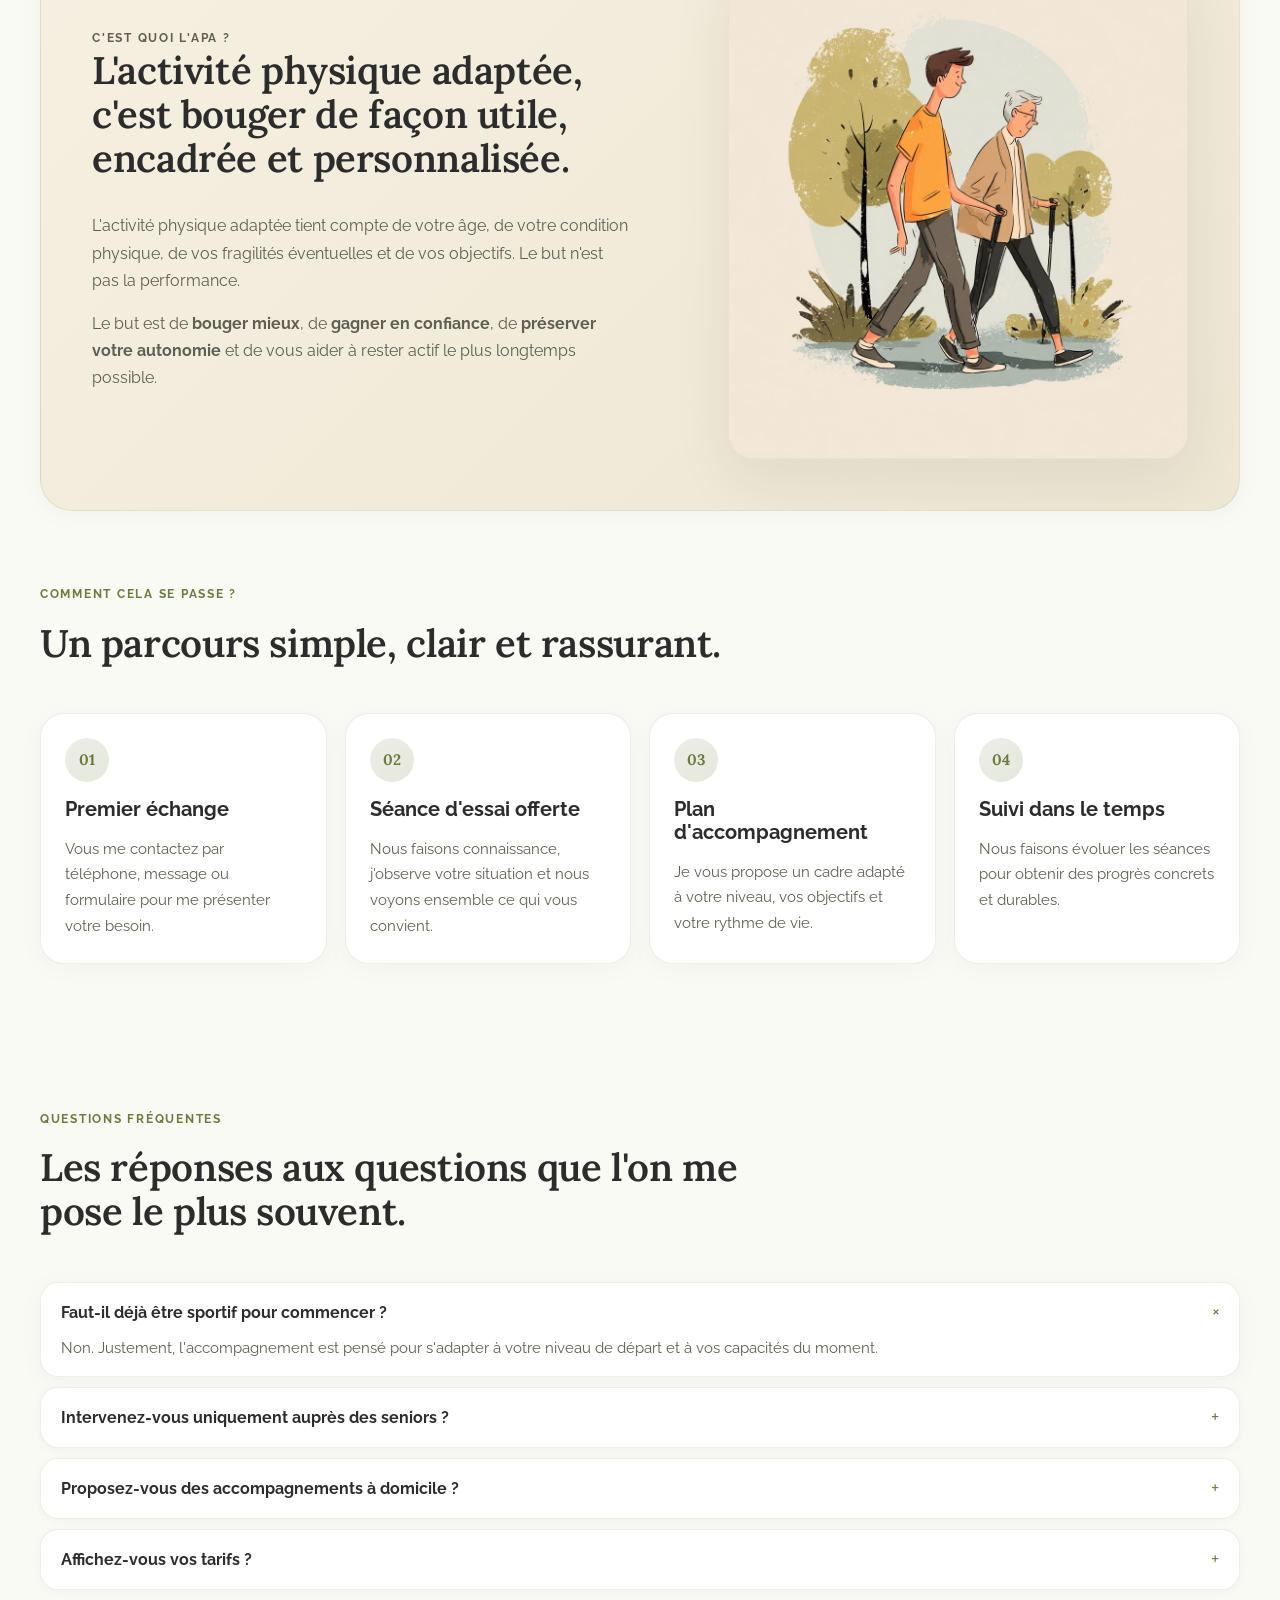
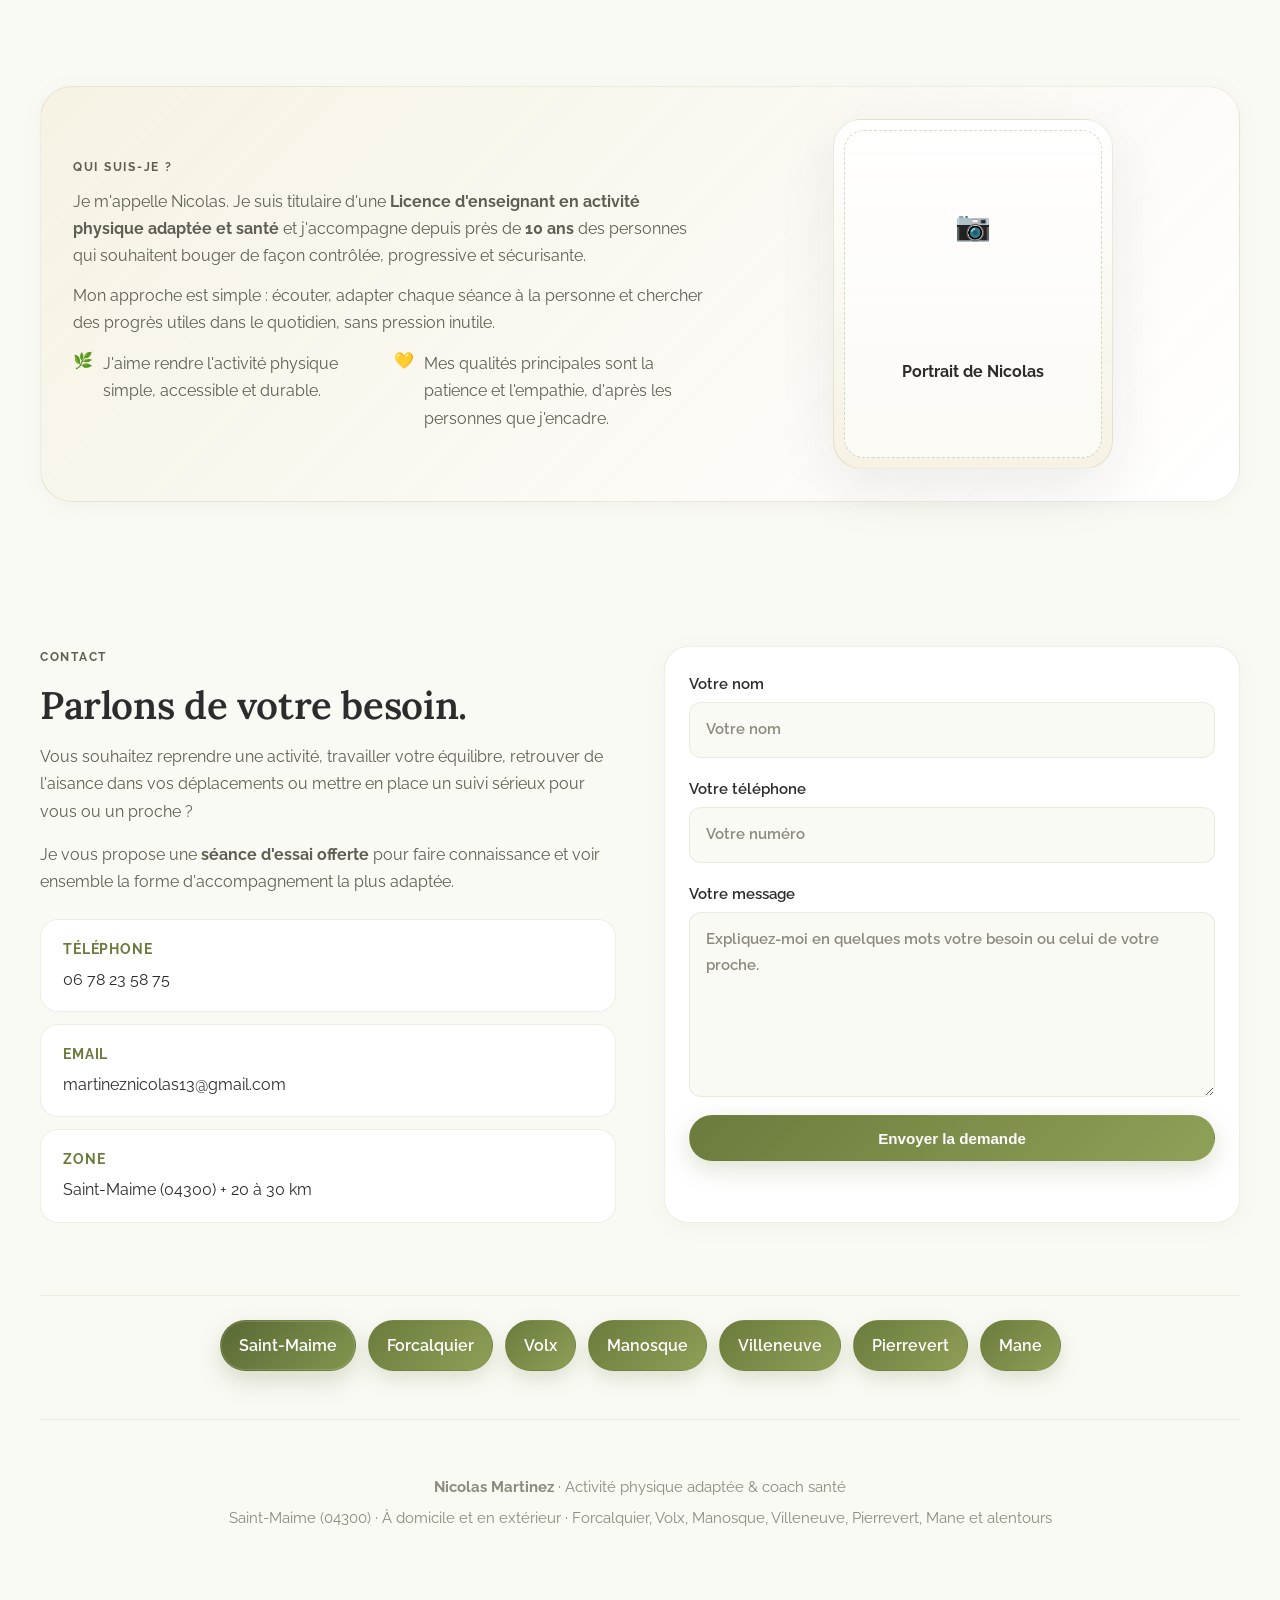
==== commit 84ddb729: "Add finalized header logo" ====
--- a/index.html
+++ b/index.html
@@ -167,11 +167,14 @@
     <div class="page-shell">
       <header class="site-header">
         <a href="#top" class="brand">
-          <span class="brand-mark">NM</span>
-          <span>
-            <strong>Nicolas Martinez</strong>
-            <small>Activité physique adaptée</small>
-          </span>
+          <img
+            class="brand-logo"
+            src="images/logo-nicolas-martinez-apa.png"
+            alt="Nicolas Martinez - Activité physique adaptée"
+            width="732"
+            height="180"
+            decoding="async"
+          />
         </a>
         <nav class="site-nav" aria-label="Navigation principale">
           <a href="#services">Accompagnements</a>
--- a/styles.css
+++ b/styles.css
@@ -196,30 +196,19 @@
 .brand {
   display: inline-flex;
   align-items: center;
-  gap: 14px;
   text-decoration: none;
+  flex-shrink: 0;
   transition: opacity var(--duration) var(--ease);
 }
 
 .brand:hover { opacity: 0.85; }
 
-.brand-mark {
-  width: 46px;
-  height: 46px;
-  display: grid;
-  place-items: center;
-  border-radius: 50%;
-  background: linear-gradient(135deg, var(--cream), var(--cream-deep));
-  border: 1.5px solid var(--line-strong);
-  font-family: 'Lora', serif;
-  font-weight: 700;
-  font-size: 1.05rem;
-  color: var(--sage);
-}
-
-.brand strong, .brand small { display: block; }
-.brand strong { font-size: 0.95rem; }
-.brand small { color: var(--text-light); font-size: 0.78rem; }
+.brand-logo {
+  display: block;
+  width: auto;
+  height: 48px;
+  max-width: min(100%, 220px);
+}
 
 .site-nav {
   display: flex;
@@ -1099,6 +1088,10 @@
     width: 100%;
     justify-content: flex-start;
   }
+
+  .brand-logo {
+    height: 44px;
+  }
 }
 
 /* Mobile — 720px */
@@ -1118,23 +1111,13 @@
   }
 
   .brand {
-    gap: 10px;
     min-width: 0;
     order: 1;
   }
 
-  .brand-mark {
-    width: 38px;
+  .brand-logo {
     height: 38px;
-    font-size: 0.92rem;
-  }
-
-  .brand strong {
-    font-size: 0.88rem;
-  }
-
-  .brand small {
-    display: none;
+    max-width: min(100%, 176px);
   }
 
   .header-cta {
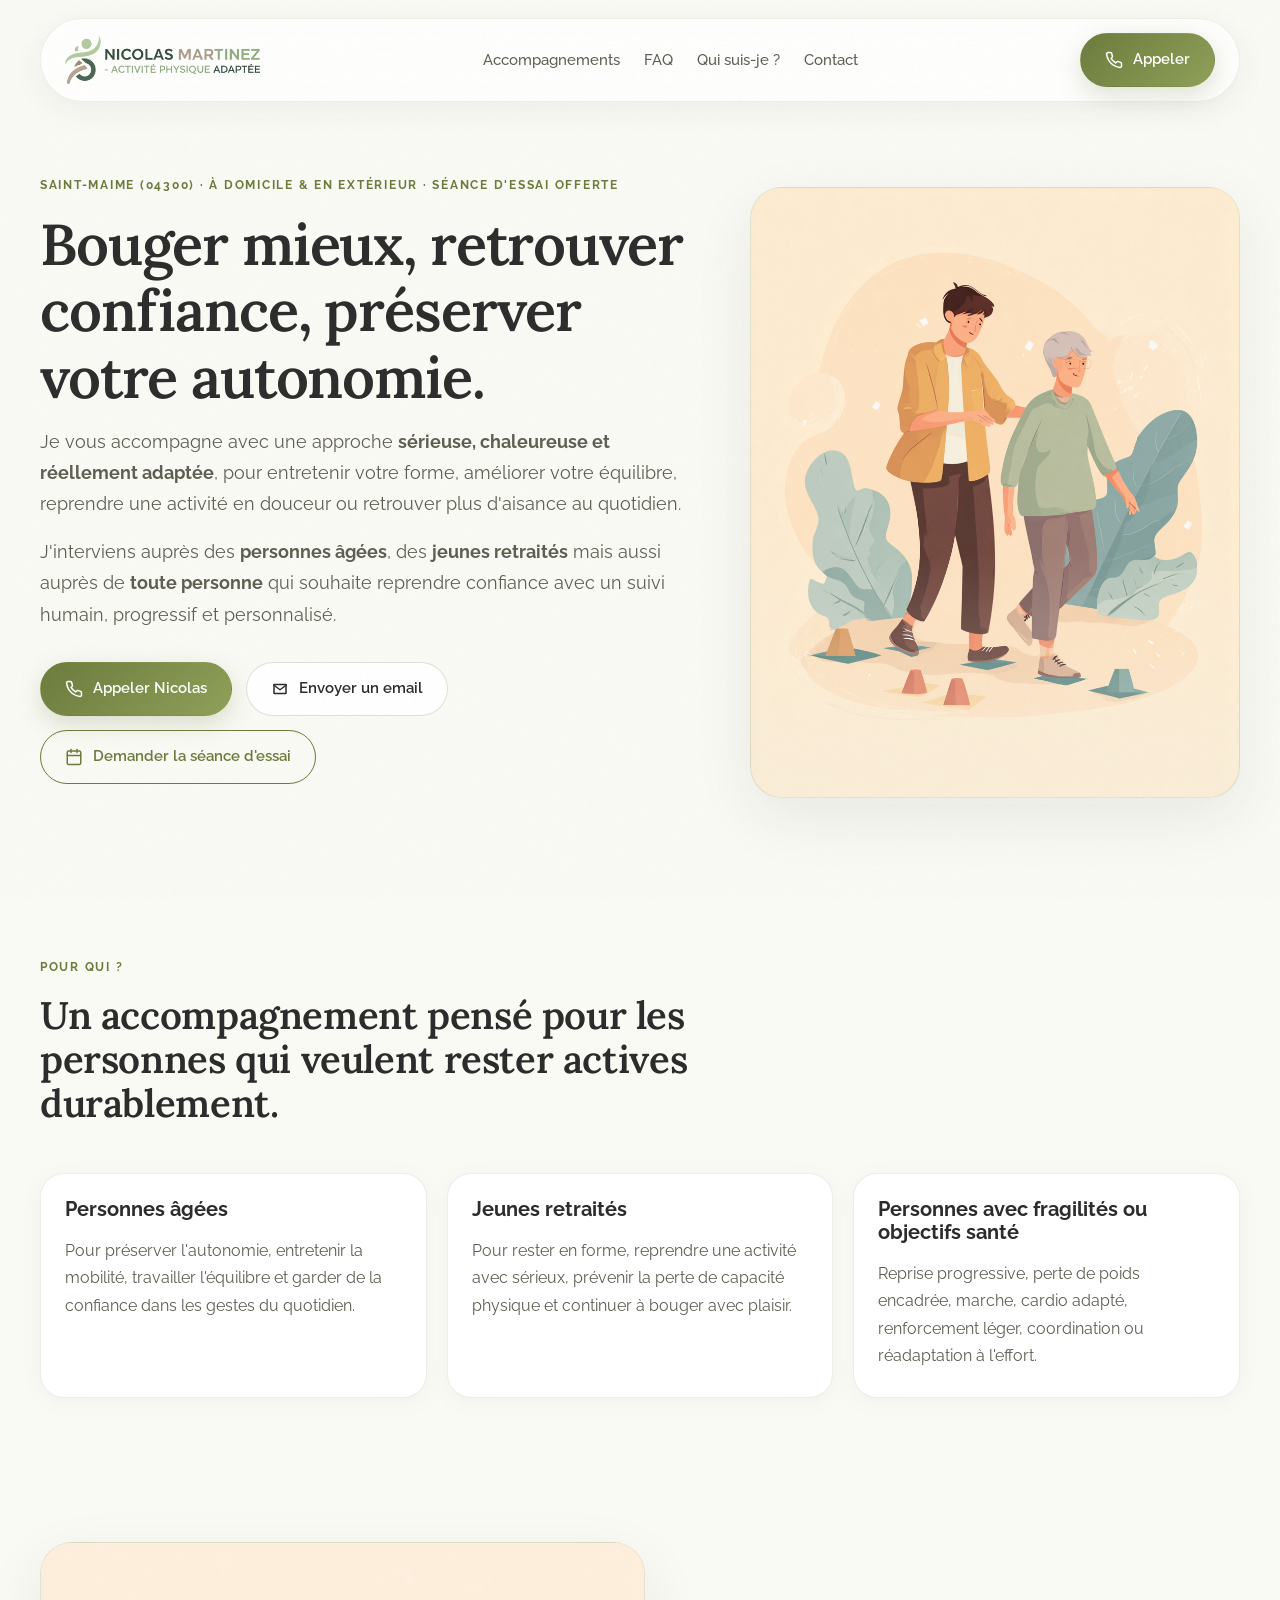
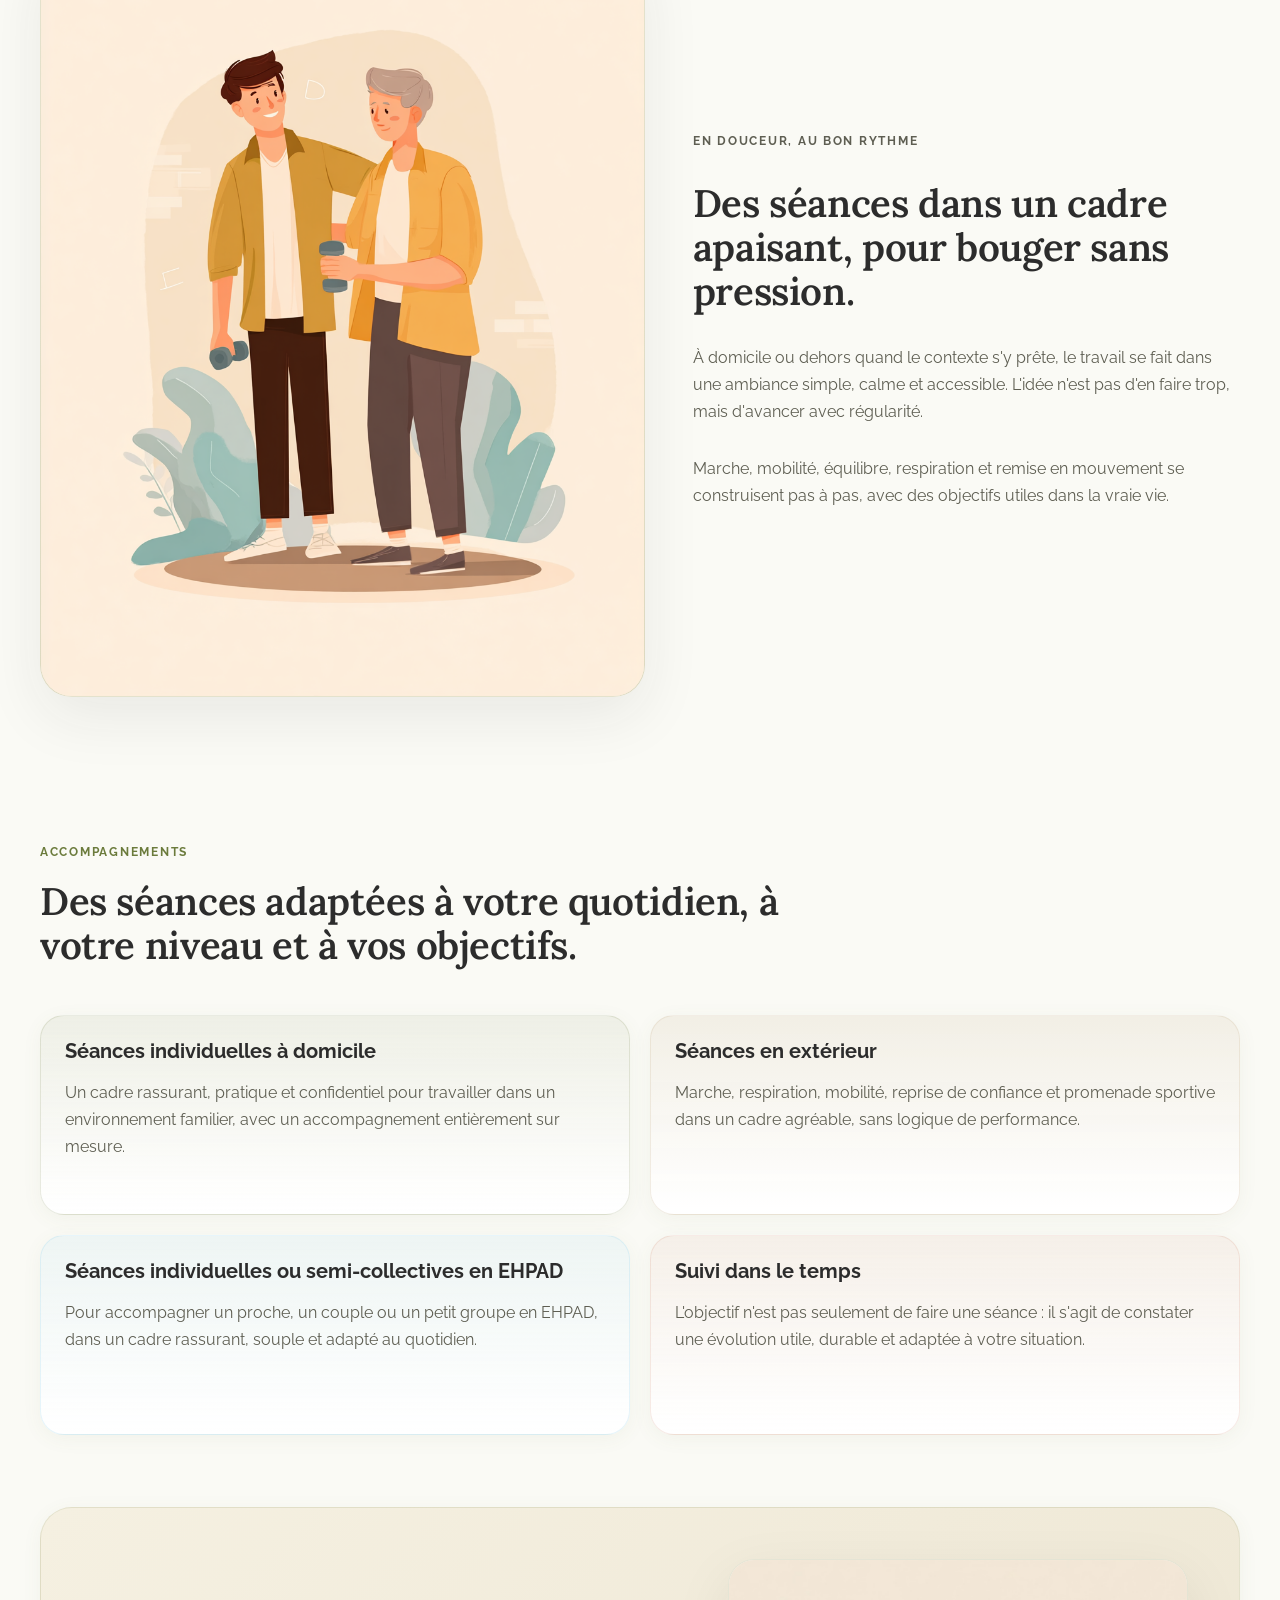
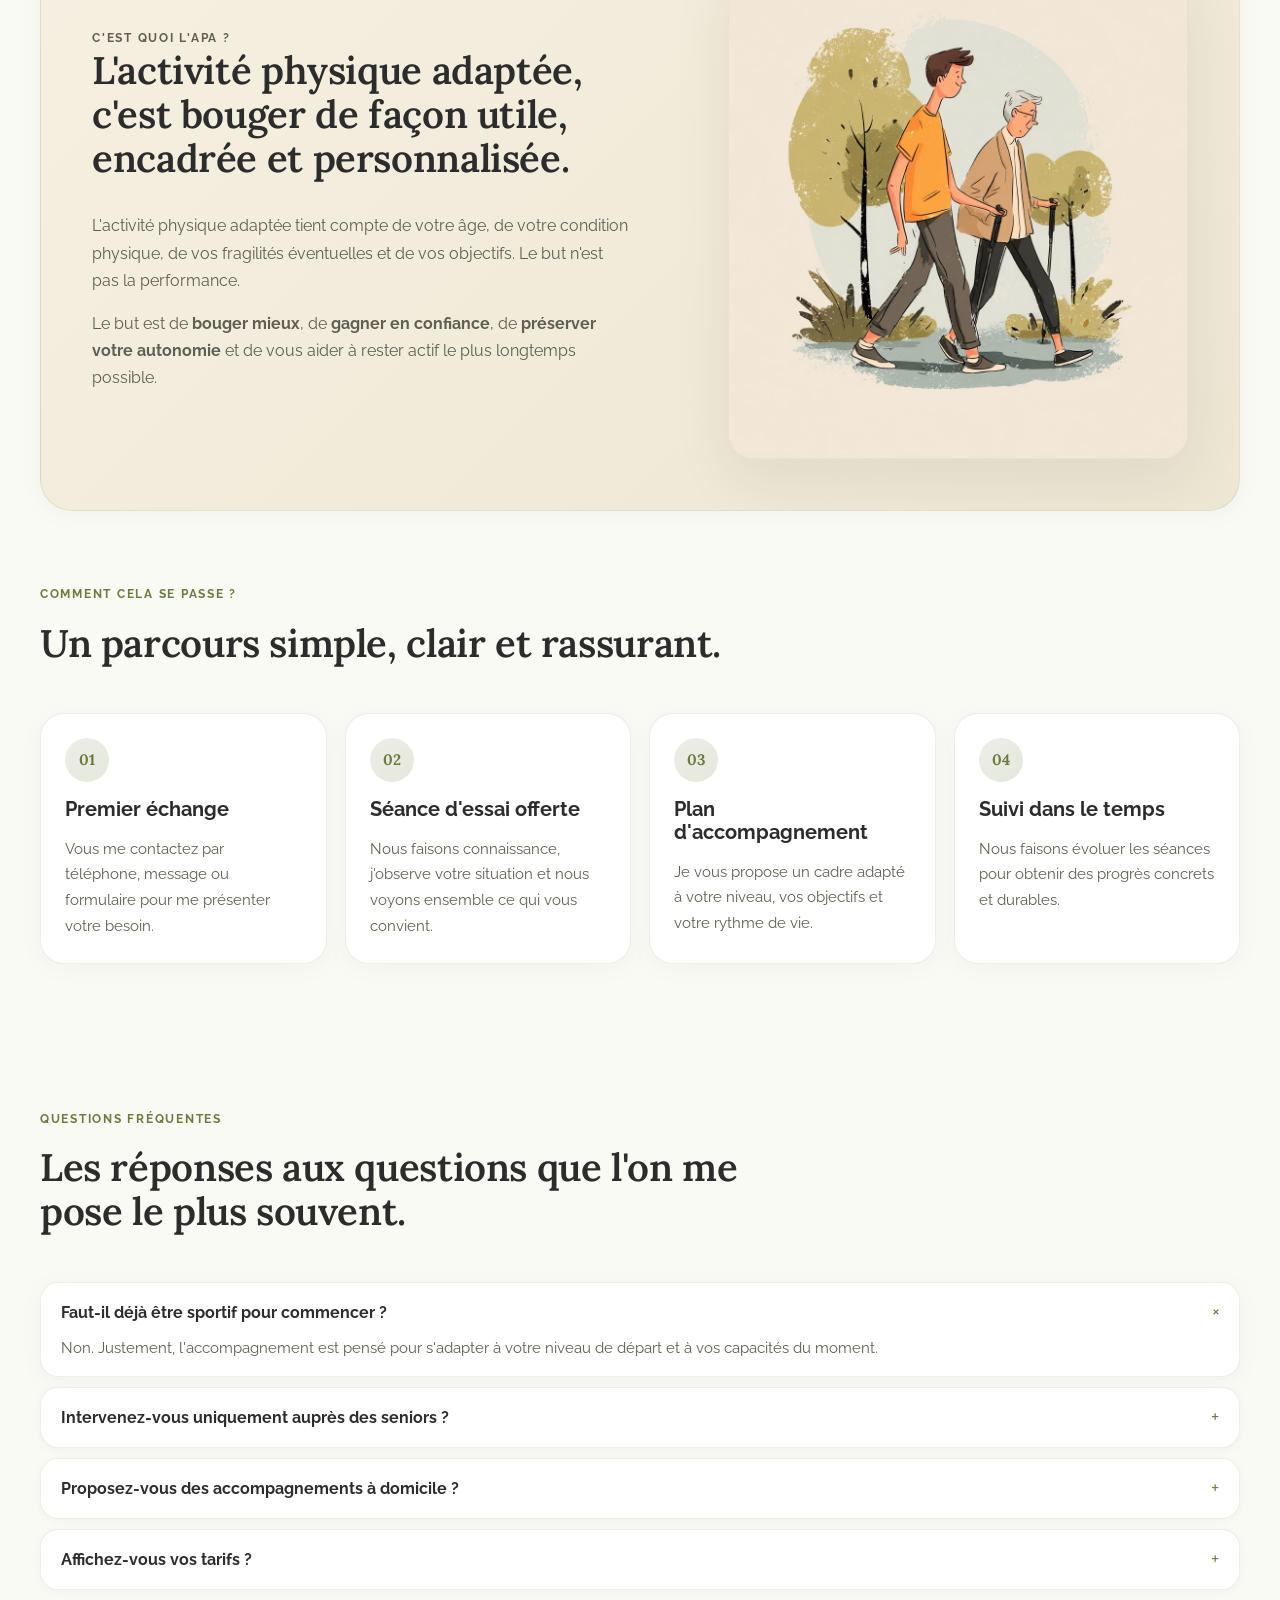
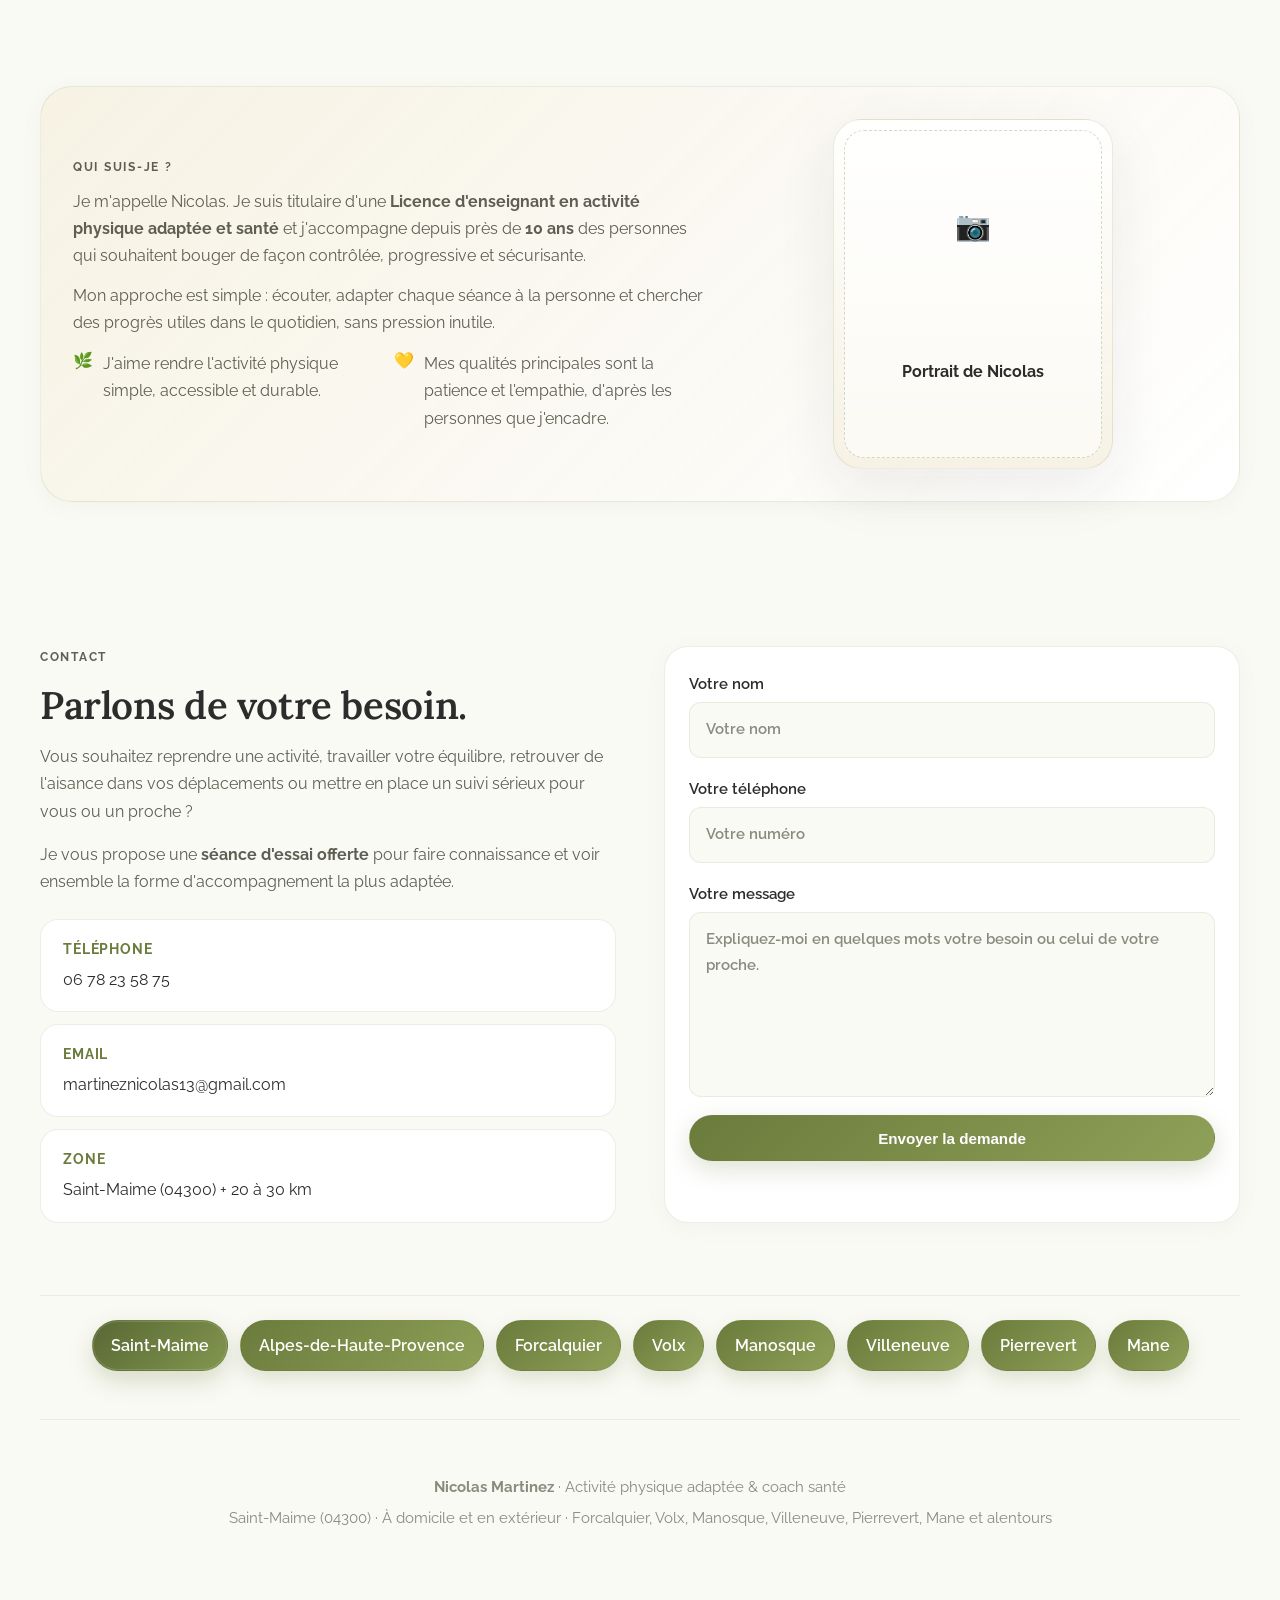
==== commit 53fef66e: "Add Alpes-de-Haute-Provence SEO page" ====
--- a/index.html
+++ b/index.html
@@ -78,7 +78,7 @@
               },
               {
                 "@type": "AdministrativeArea",
-                "name": "Autour de Saint-Maime, dans un rayon d'environ 20 à 30 km"
+                "name": "Alpes-de-Haute-Provence"
               }
             ],
             "availableLanguage": "fr",
@@ -175,11 +175,11 @@
             height="180"
             decoding="async"
           />
+          <span class="brand-name">Nicolas Martinez</span>
         </a>
         <nav class="site-nav" aria-label="Navigation principale">
           <a href="#services">Accompagnements</a>
           <a href="#faq">FAQ</a>
-          <a href="#localites">Communes</a>
           <a href="#apropos">Qui suis-je ?</a>
           <a href="#contact">Contact</a>
         </nav>
@@ -507,8 +507,9 @@
         </section>
         <section class="local-links-section reveal" id="localites">
           <div class="local-links-wrap">
-            <nav class="link-chip-grid" aria-label="Pages locales autour de Saint-Maime">
+            <nav class="link-chip-grid" aria-label="Pages locales autour de Saint-Maime et dans les Alpes-de-Haute-Provence">
               <a class="link-chip is-current" href="./" aria-current="page">Saint-Maime</a>
+              <a class="link-chip" href="alpes-de-haute-provence/">Alpes-de-Haute-Provence</a>
               <a class="link-chip" href="forcalquier/">Forcalquier</a>
               <a class="link-chip" href="volx/">Volx</a>
               <a class="link-chip" href="manosque/">Manosque</a>
--- a/styles.css
+++ b/styles.css
@@ -203,6 +203,17 @@
 
 .brand:hover { opacity: 0.85; }
 
+.brand-name {
+  display: none;
+  font-family: 'Lora', Georgia, serif;
+  font-size: 1rem;
+  font-weight: 600;
+  line-height: 1.1;
+  letter-spacing: -0.01em;
+  color: var(--text);
+  white-space: nowrap;
+}
+
 .brand-logo {
   display: block;
   width: auto;
@@ -1115,9 +1126,12 @@
     order: 1;
   }
 
+  .brand-name {
+    display: inline-block;
+  }
+
   .brand-logo {
-    height: 38px;
-    max-width: min(100%, 176px);
+    display: none;
   }
 
   .header-cta {
@@ -1214,14 +1228,27 @@
 }
 
 @media (max-width: 720px) {
-  .button-row,
+  .button-row {
+    flex-direction: column;
+  }
+
+  .button-row .button {
+    width: 100%;
+  }
+
   .link-chip-grid {
-    flex-direction: column;
-  }
-
-  .button-row .button,
+    flex-direction: row;
+    justify-content: center;
+    gap: 10px;
+  }
+
   .link-chip {
-    width: 100%;
+    width: auto;
+    max-width: 100%;
+    padding: 10px 16px;
+    font-size: 0.92rem;
+    line-height: 1.2;
+    text-align: center;
   }
 
   .mini-hero {
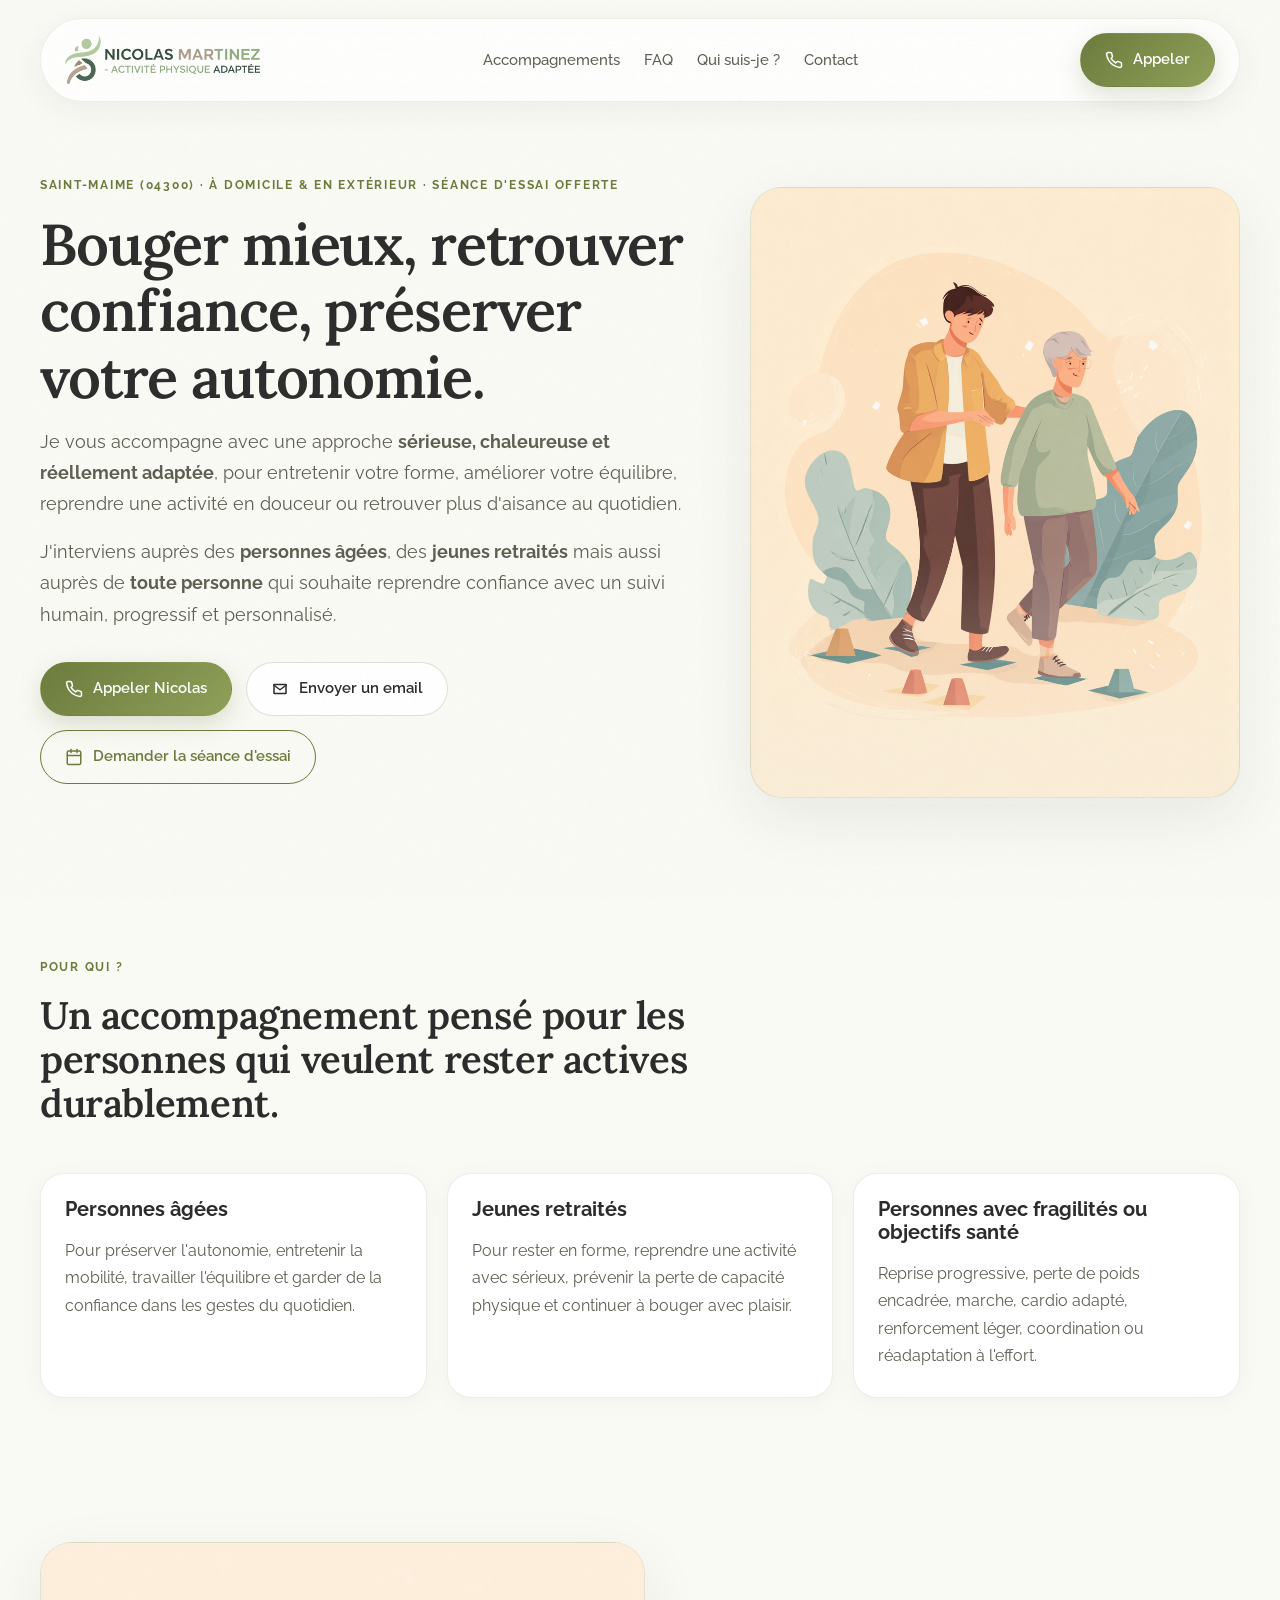
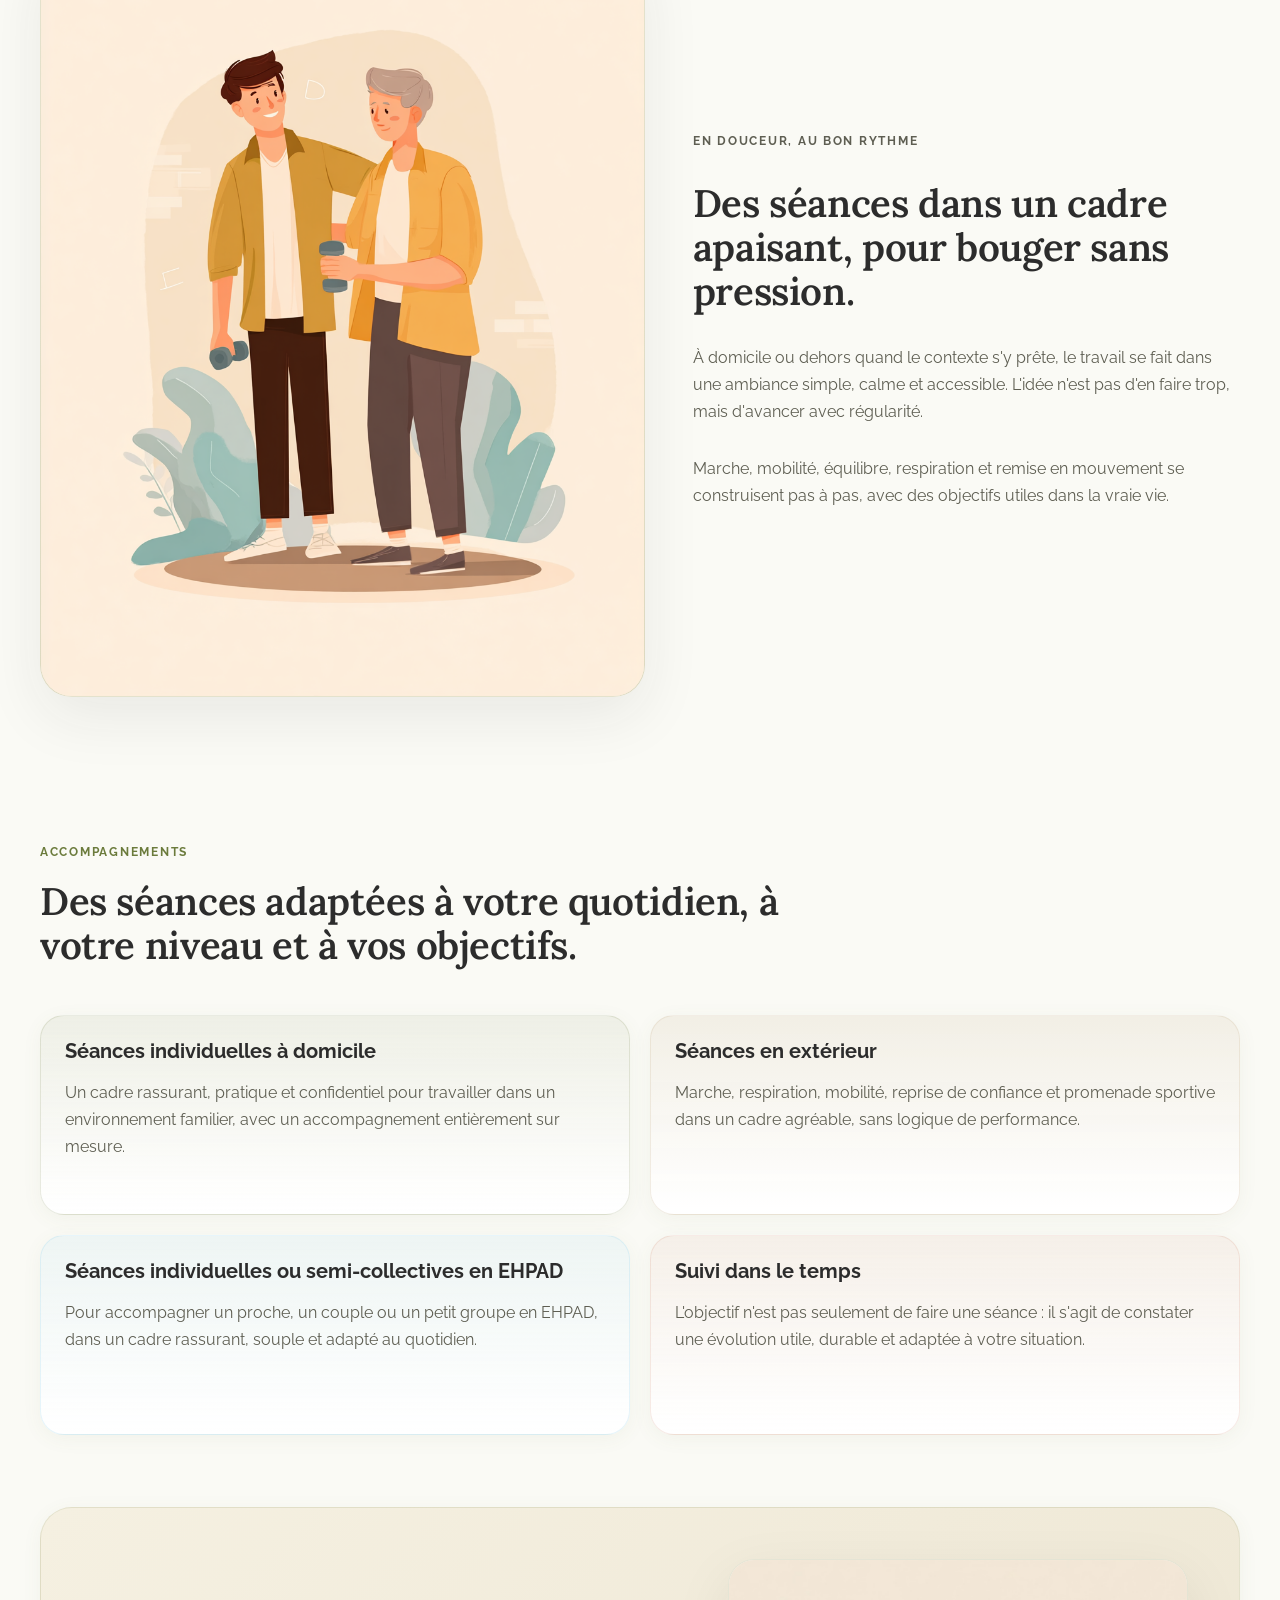
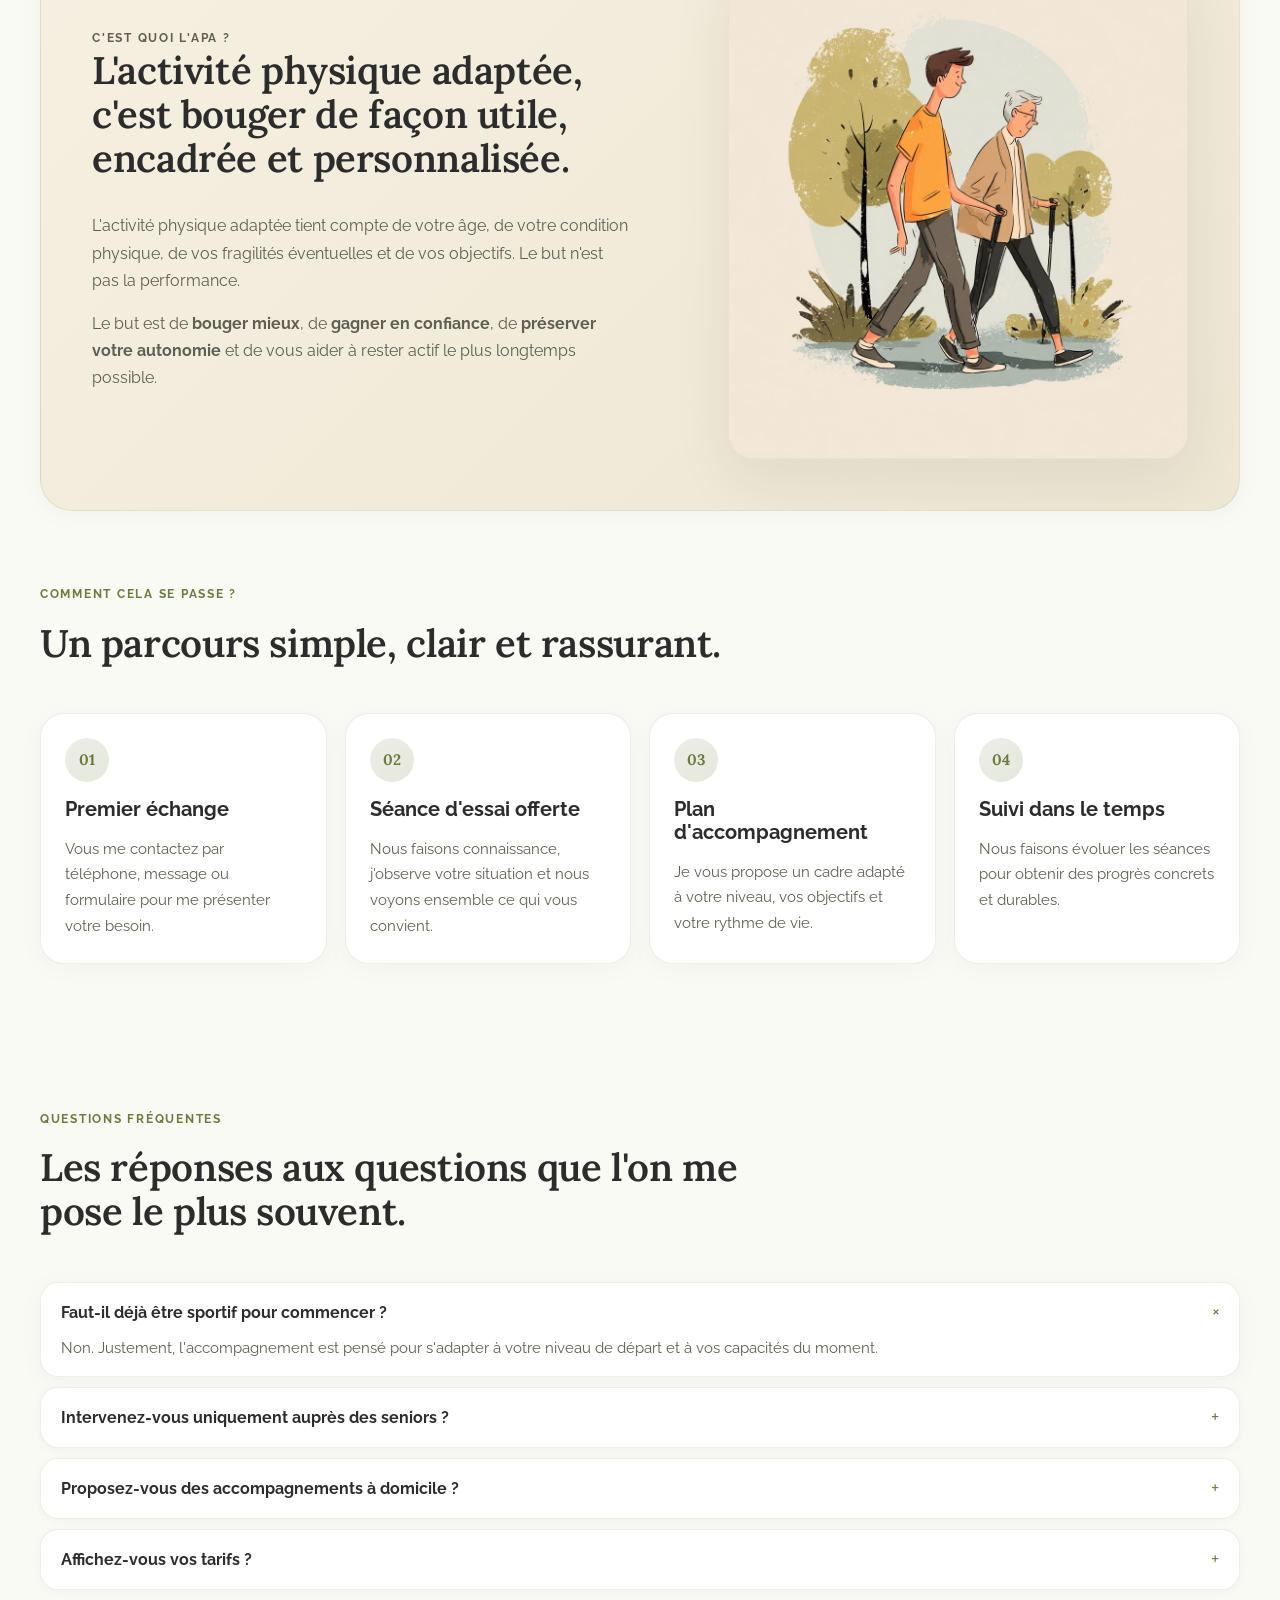
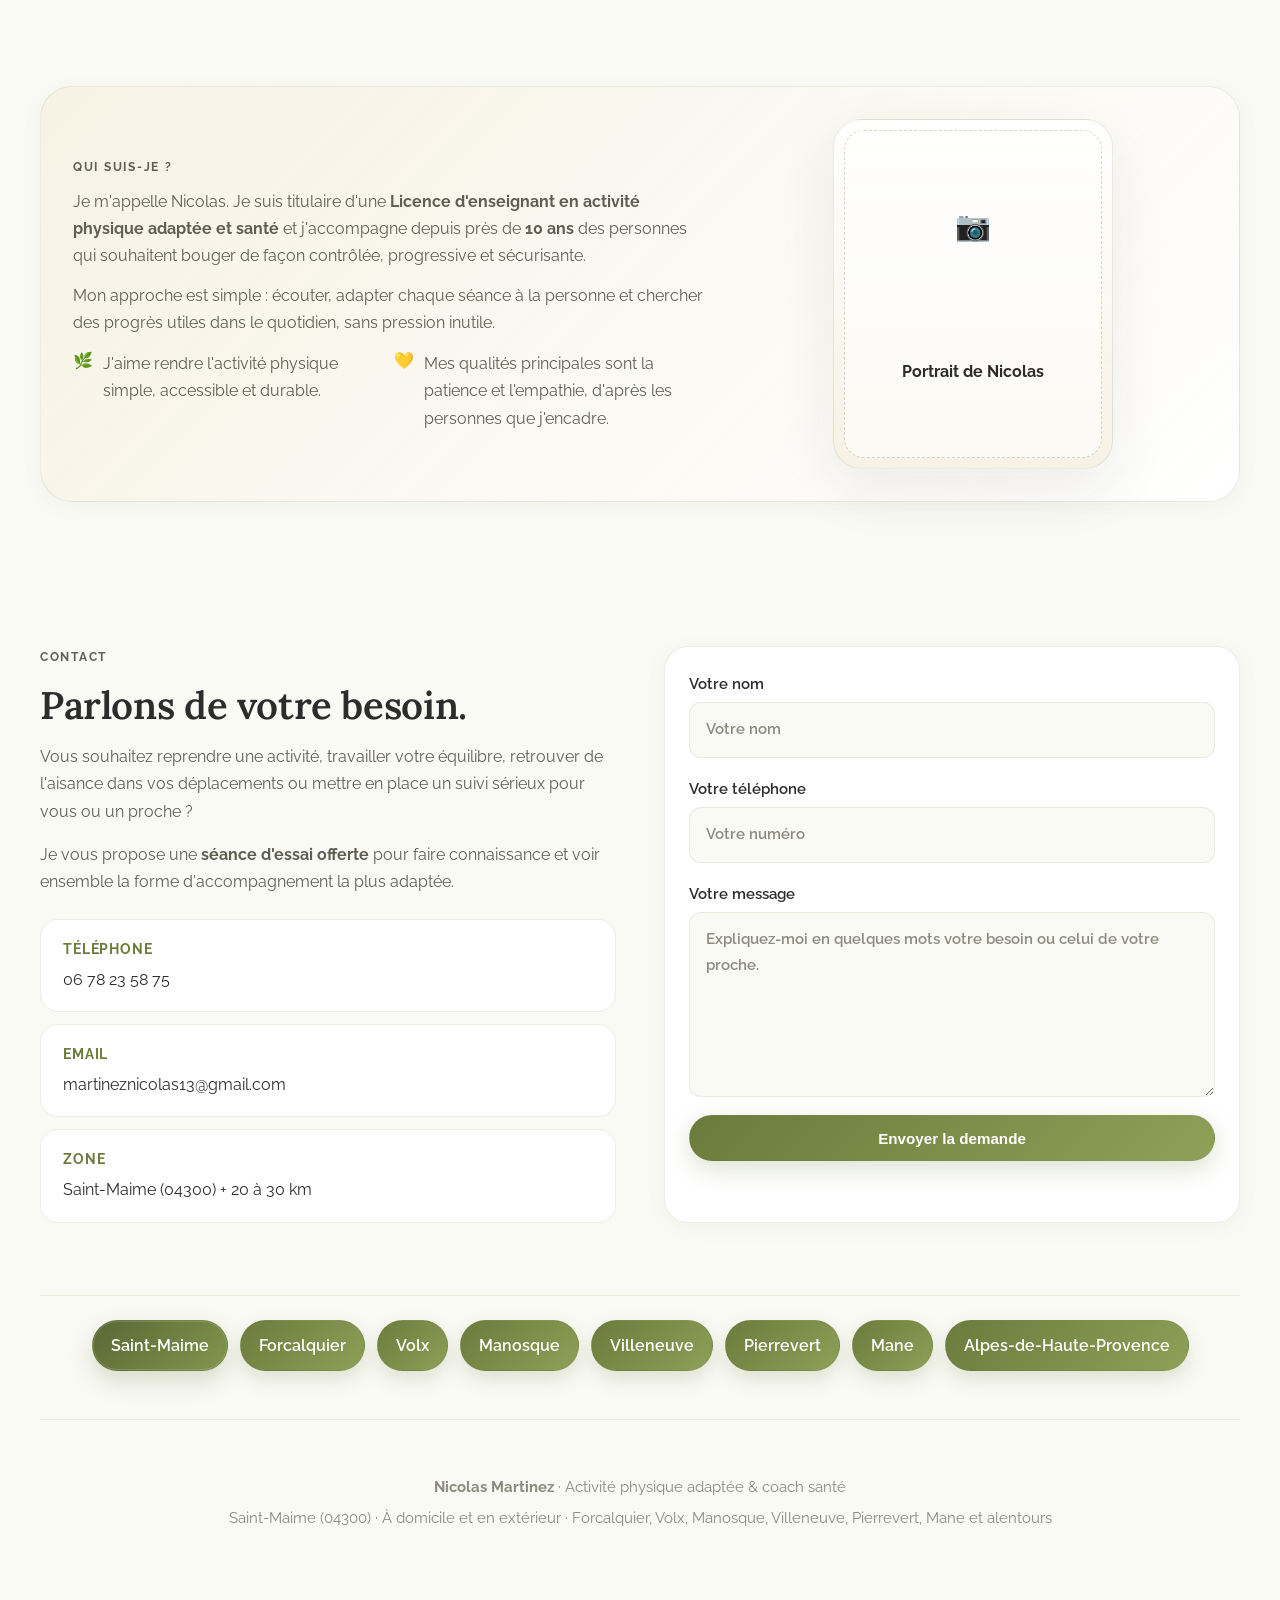
==== commit 1dc6bae5: "Refine header fallback and local page chips" ====
--- a/index.html
+++ b/index.html
@@ -175,7 +175,7 @@
             height="180"
             decoding="async"
           />
-          <span class="brand-name">Nicolas Martinez</span>
+          <span class="brand-name brand-name-mobile">Nicolas Martinez</span>
         </a>
         <nav class="site-nav" aria-label="Navigation principale">
           <a href="#services">Accompagnements</a>
@@ -509,13 +509,13 @@
           <div class="local-links-wrap">
             <nav class="link-chip-grid" aria-label="Pages locales autour de Saint-Maime et dans les Alpes-de-Haute-Provence">
               <a class="link-chip is-current" href="./" aria-current="page">Saint-Maime</a>
-              <a class="link-chip" href="alpes-de-haute-provence/">Alpes-de-Haute-Provence</a>
               <a class="link-chip" href="forcalquier/">Forcalquier</a>
               <a class="link-chip" href="volx/">Volx</a>
               <a class="link-chip" href="manosque/">Manosque</a>
               <a class="link-chip" href="villeneuve/">Villeneuve</a>
               <a class="link-chip" href="pierrevert/">Pierrevert</a>
               <a class="link-chip" href="mane/">Mane</a>
+              <a class="link-chip" href="alpes-de-haute-provence/">Alpes-de-Haute-Provence</a>
             </nav>
           </div>
         </section>
--- a/styles.css
+++ b/styles.css
@@ -204,7 +204,6 @@
 .brand:hover { opacity: 0.85; }
 
 .brand-name {
-  display: none;
   font-family: 'Lora', Georgia, serif;
   font-size: 1rem;
   font-weight: 600;
@@ -212,6 +211,10 @@
   letter-spacing: -0.01em;
   color: var(--text);
   white-space: nowrap;
+}
+
+.site-header .brand-name-mobile {
+  display: none;
 }
 
 .brand-logo {
@@ -1126,7 +1129,7 @@
     order: 1;
   }
 
-  .brand-name {
+  .site-header .brand-name-mobile {
     display: inline-block;
   }
 
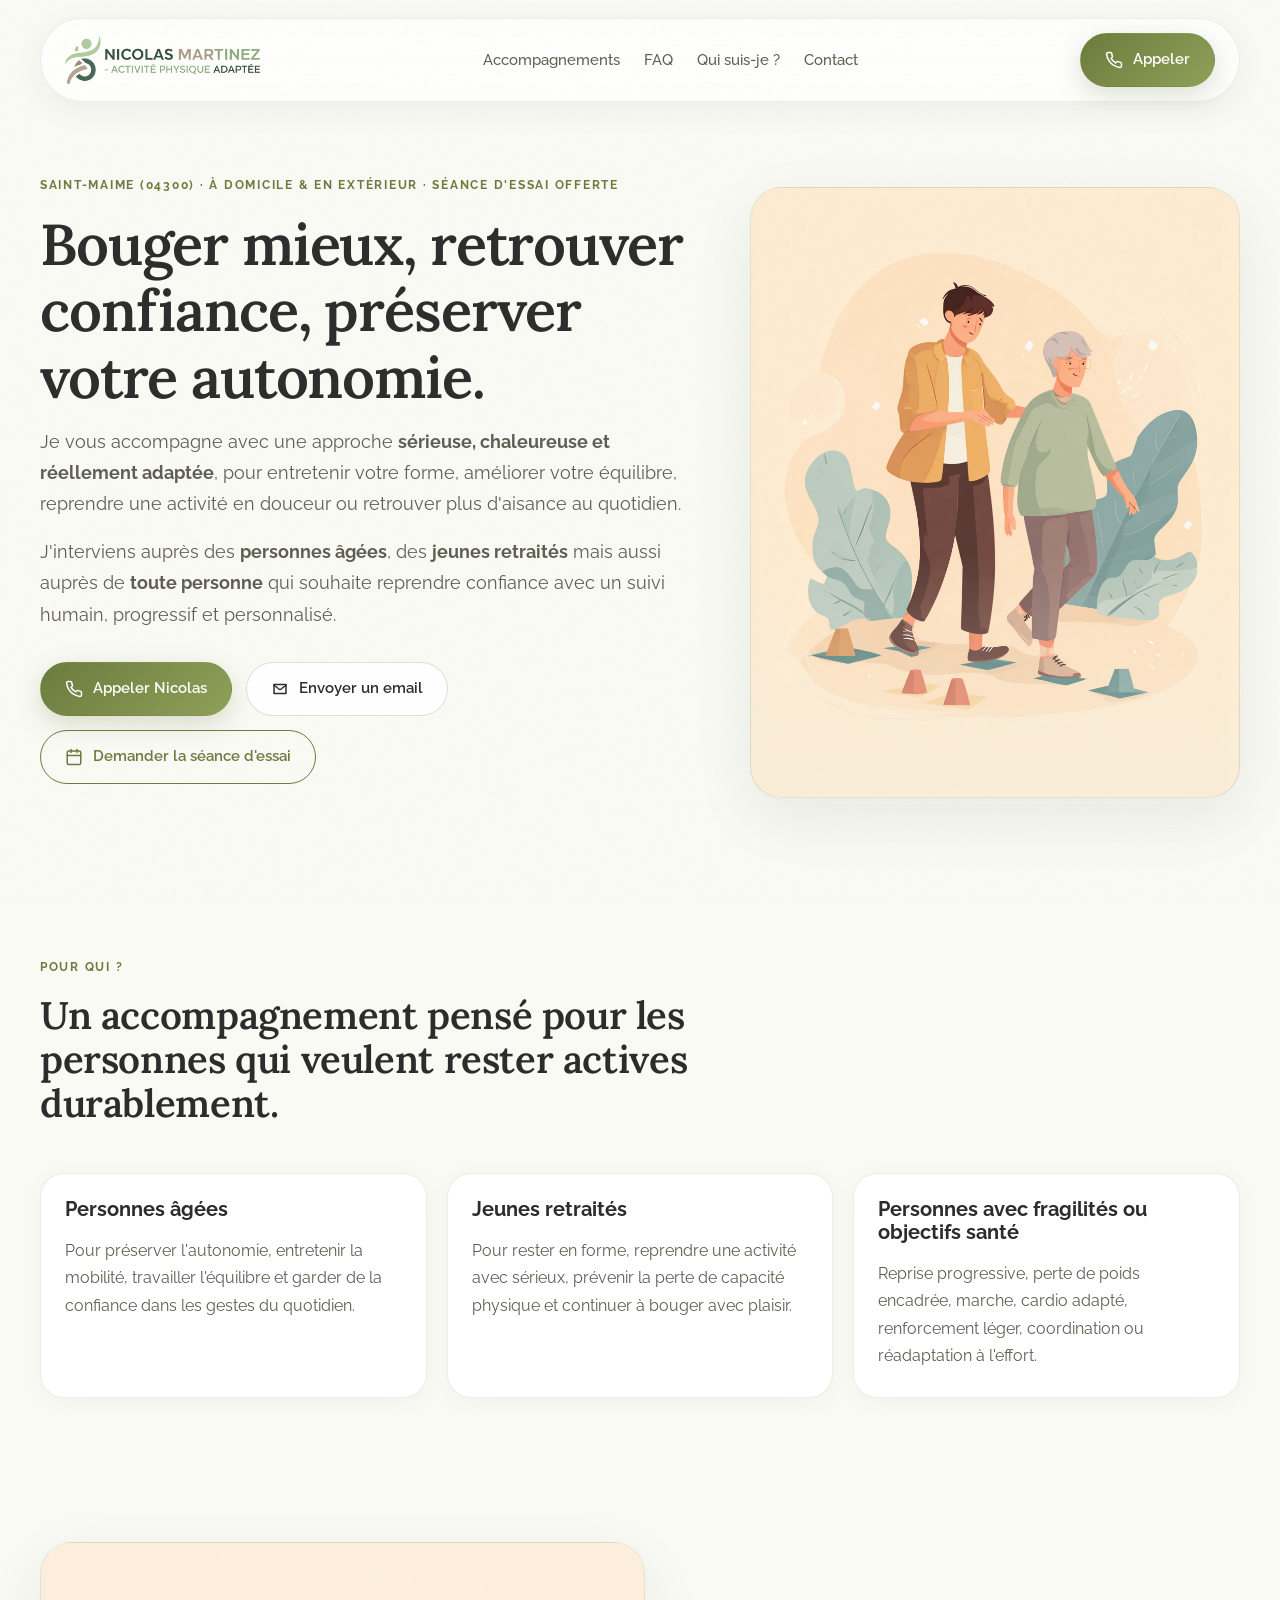
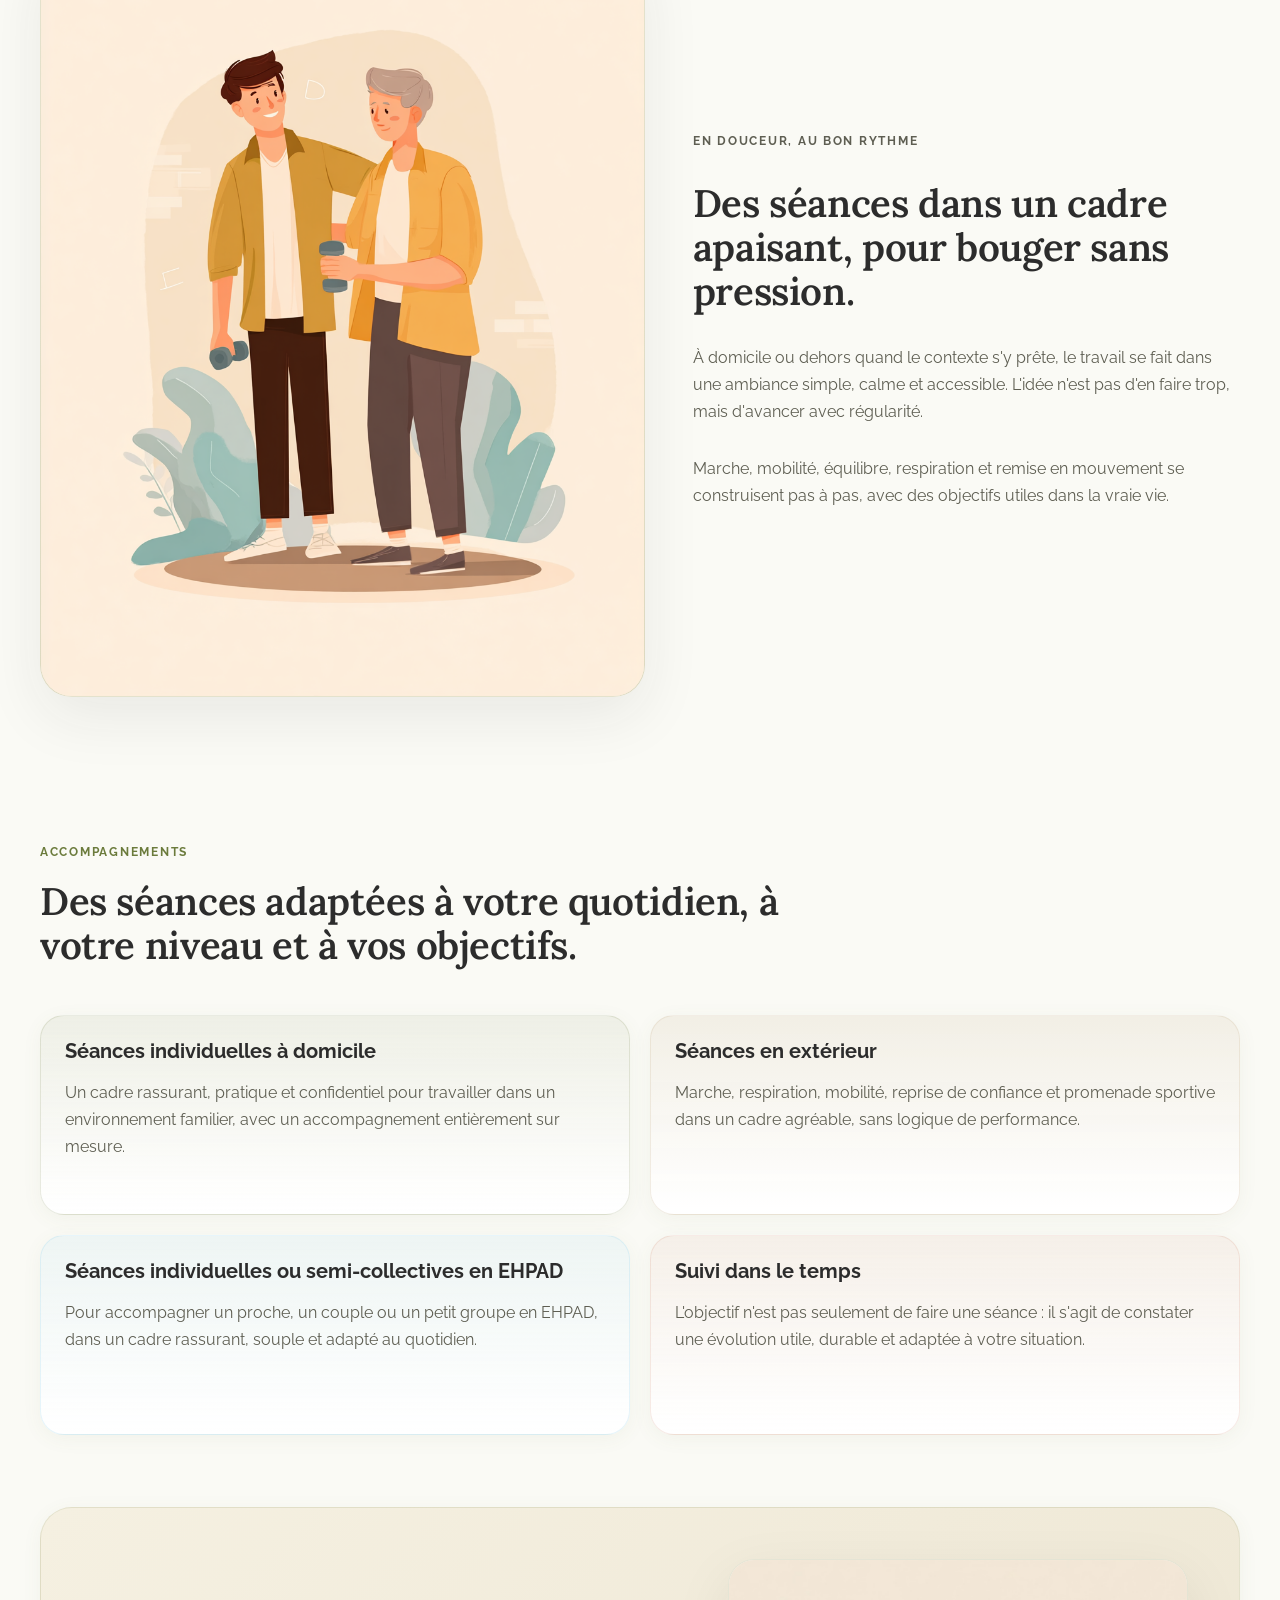
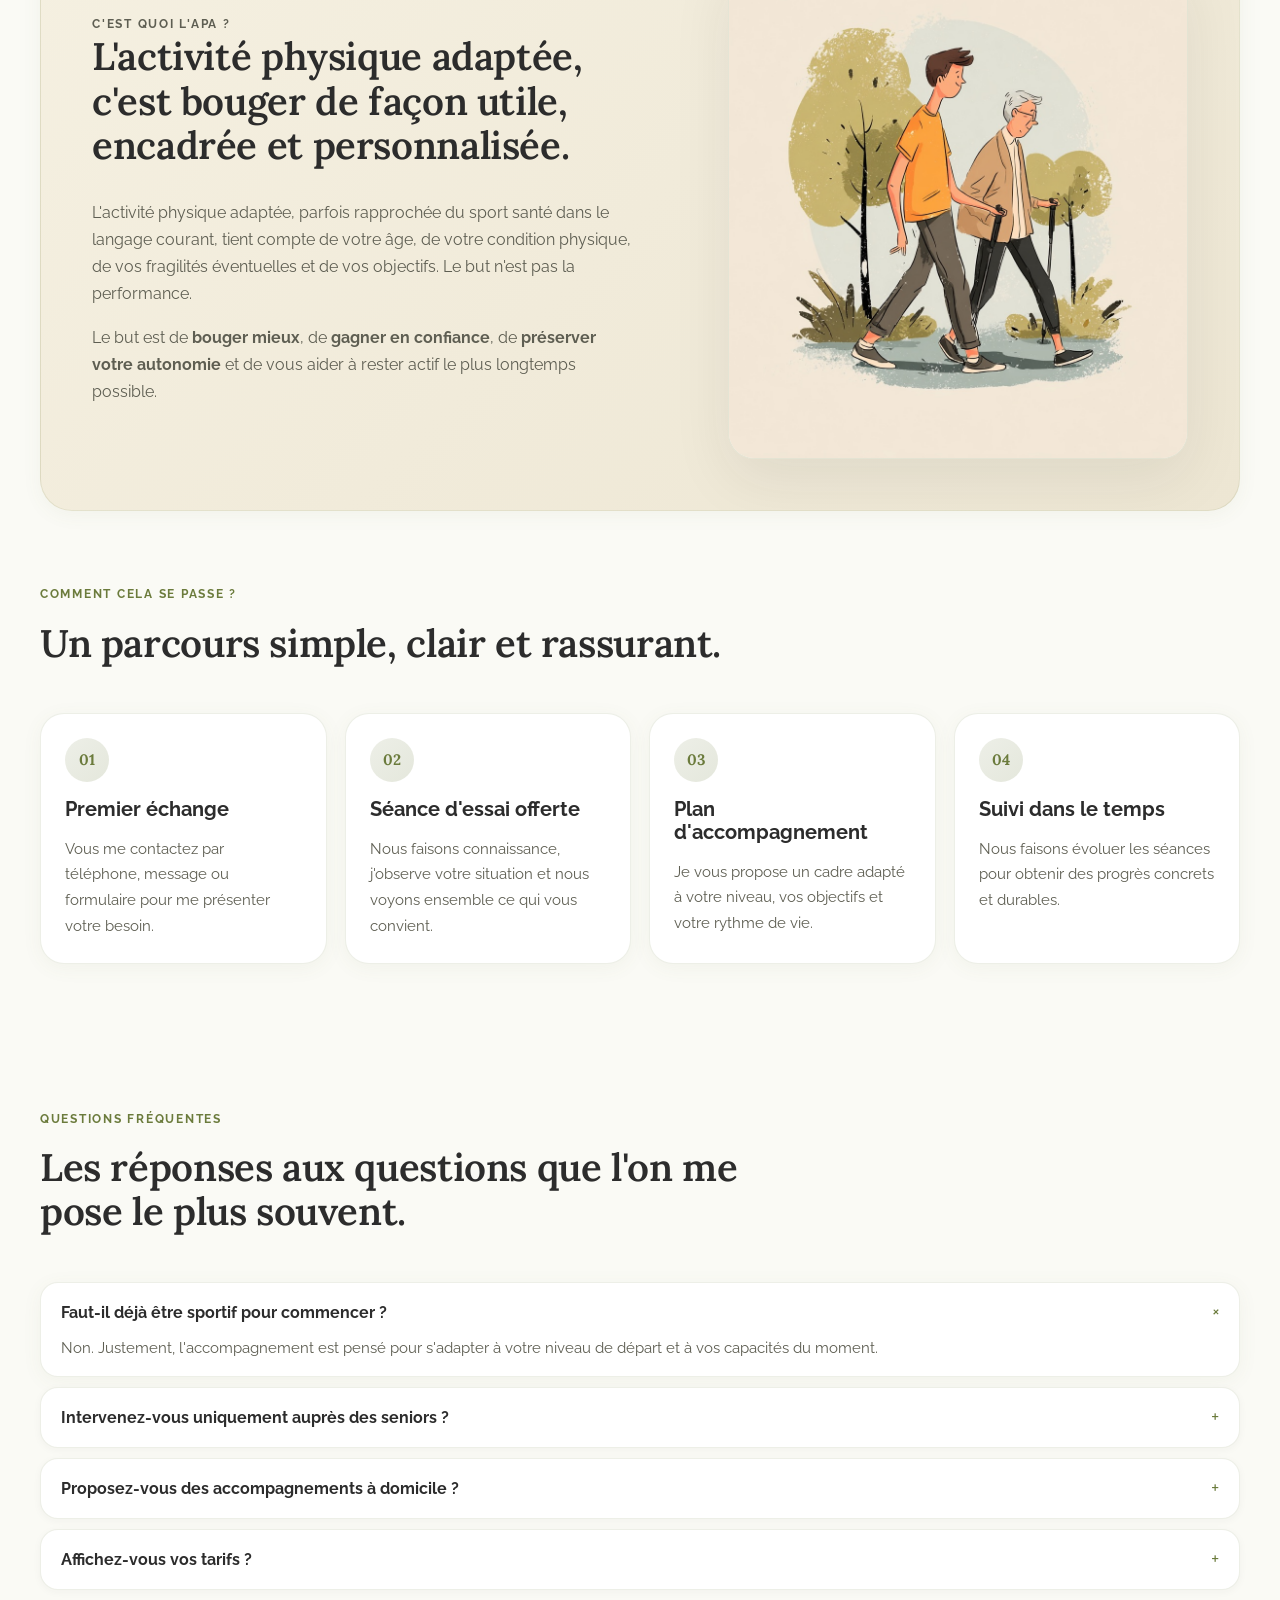
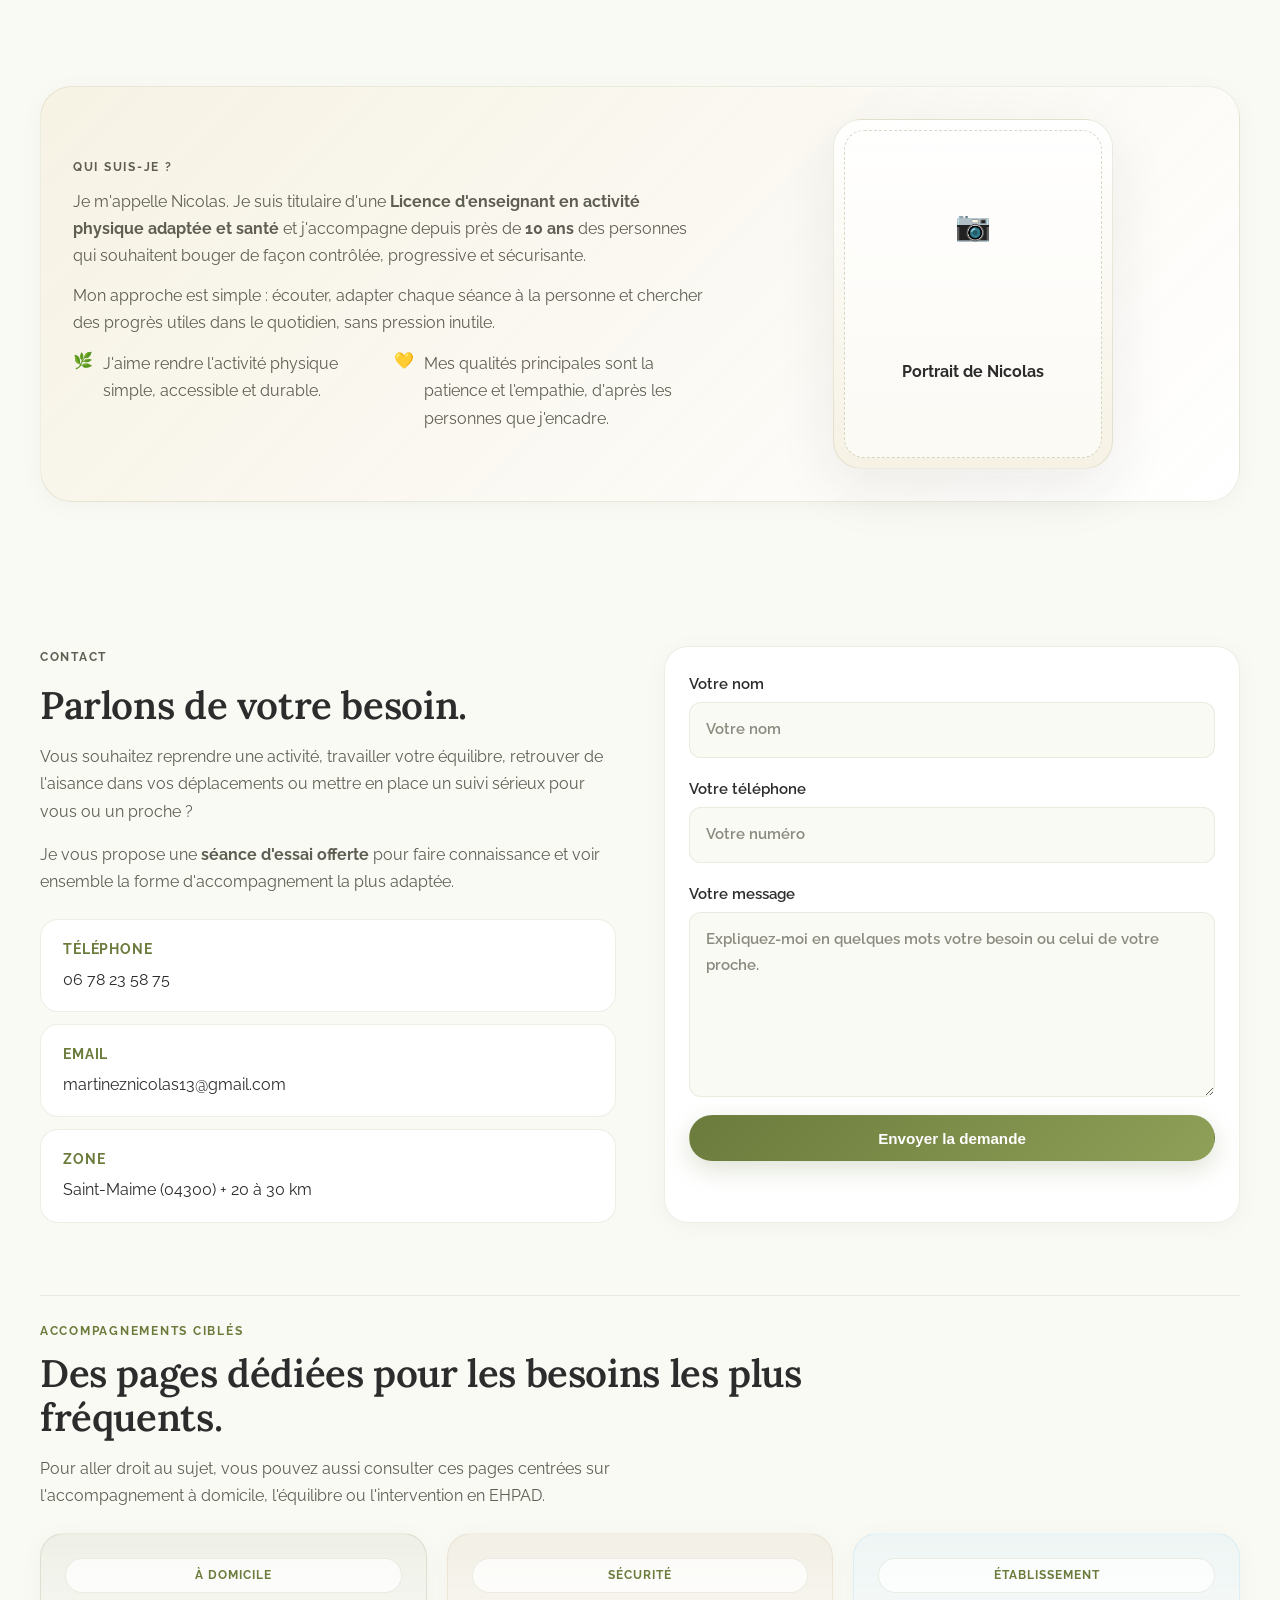
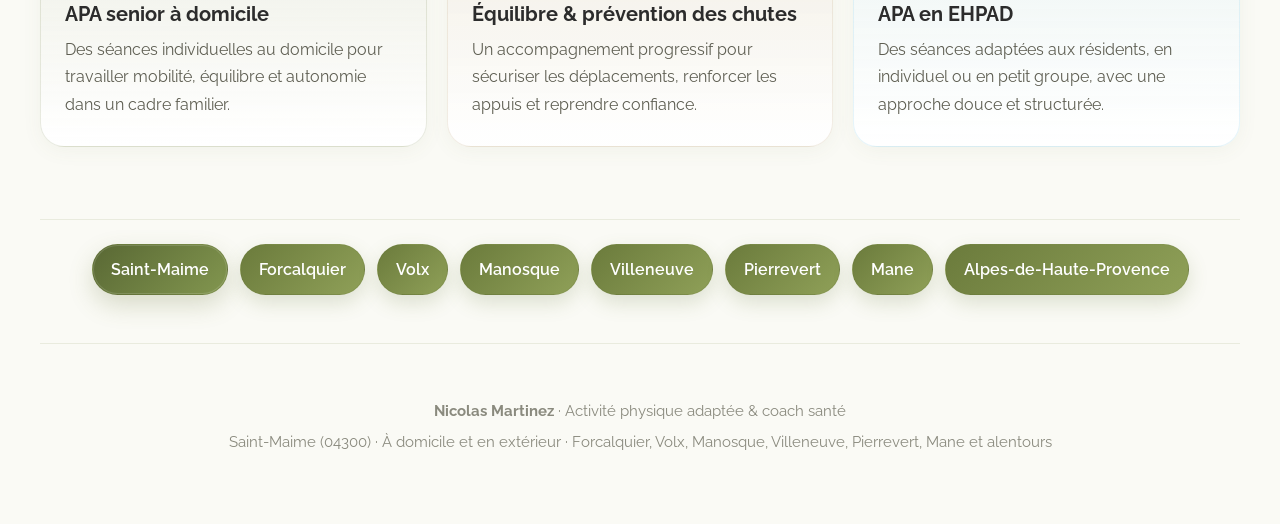
==== commit 0b174749: "seo: add subtle sport sante signals" ====
--- a/index.html
+++ b/index.html
@@ -6,11 +6,11 @@
     <title>Nicolas Martinez | Activité physique adaptée & coach santé à Saint-Maime</title>
     <meta
       name="description"
-      content="Enseignant en activité physique adaptée et coach santé à Saint-Maime (04300). Accompagnement à domicile et en extérieur pour seniors, jeunes retraités et personnes souhaitant retrouver autonomie, équilibre et confiance. Séance d'essai offerte."
+      content="Enseignant en activité physique adaptée et coach santé à Saint-Maime (04300). Accompagnement à domicile et en extérieur pour seniors, jeunes retraités et personnes souhaitant retrouver autonomie, équilibre et confiance. Séance d'essai offerte. Approche sport santé adaptée et personnalisée."
     />
     <meta
       name="keywords"
-      content="activité physique adaptée, coach santé, Saint-Maime, seniors, autonomie, équilibre, marche, remise en mouvement, réadaptation à l'effort"
+      content="activité physique adaptée, coach santé, Saint-Maime, seniors, autonomie, équilibre, marche, remise en mouvement, réadaptation à l'effort, sport santé, sport santé 04"
     />
     <meta name="robots" content="index, follow" />
     <link rel="canonical" href="https://www.activite-physique-adaptee-nicolas-martinez.fr/" />
@@ -18,7 +18,7 @@
     <meta property="og:title" content="Nicolas Martinez | Activité physique adaptée & coach santé" />
     <meta
       property="og:description"
-      content="Un accompagnement sérieux, rassurant et personnalisé pour bouger mieux, retrouver confiance et préserver son autonomie."
+      content="Un accompagnement sérieux, rassurant et personnalisé pour bouger mieux, retrouver confiance et préserver son autonomie. Approche sport santé adaptée et personnalisée."
     />
     <meta property="og:type" content="website" />
     <meta property="og:url" content="https://www.activite-physique-adaptee-nicolas-martinez.fr/" />
@@ -36,7 +36,7 @@
             "image": "https://www.activite-physique-adaptee-nicolas-martinez.fr/images/hero-parcours-equilibre.png",
             "telephone": "+33678235875",
             "email": "martineznicolas13@gmail.com",
-            "description": "Enseignant en activité physique adaptée et coach santé à Saint-Maime. Séances à domicile et en extérieur pour seniors, jeunes retraités et personnes souhaitant reprendre une activité en douceur.",
+            "description": "Enseignant en activité physique adaptée et coach santé à Saint-Maime. Séances à domicile et en extérieur pour seniors, jeunes retraités et personnes souhaitant reprendre une activité en douceur. Cette approche s'inscrit aussi dans le champ du sport santé.",
             "address": {
               "@type": "PostalAddress",
               "addressLocality": "Saint-Maime",
@@ -83,6 +83,7 @@
             ],
             "availableLanguage": "fr",
             "serviceType": [
+              "Sport santé",
               "Activité physique adaptée",
               "Coach santé",
               "Séances à domicile",
@@ -99,7 +100,7 @@
                   "itemOffered": {
                     "@type": "Service",
                     "name": "Séances individuelles à domicile",
-                    "description": "Séances personnalisées à domicile pour travailler mobilité, équilibre et remise en mouvement."
+                    "description": "Séances personnalisées à domicile pour travailler mobilité, équilibre et remise en mouvement. Cette approche s'inscrit aussi dans le champ du sport santé."
                   }
                 },
                 {
@@ -107,7 +108,7 @@
                   "itemOffered": {
                     "@type": "Service",
                     "name": "Séances en extérieur",
-                    "description": "Marche, mobilité, respiration et reprise progressive dans un cadre calme."
+                    "description": "Marche, mobilité, respiration et reprise progressive dans un cadre calme. Cette approche s'inscrit aussi dans le champ du sport santé."
                   }
                 },
                 {
@@ -115,7 +116,7 @@
                   "itemOffered": {
                     "@type": "Service",
                     "name": "Suivi régulier",
-                    "description": "Accompagnement dans le temps pour des progrès utiles au quotidien."
+                    "description": "Accompagnement dans le temps pour des progrès utiles au quotidien. Cette approche s'inscrit aussi dans le champ du sport santé."
                   }
                 }
               ]
@@ -345,7 +346,7 @@
                   <h2>L'activité physique adaptée, c'est bouger de façon utile, encadrée et personnalisée.</h2>
                 </div>
                 <p>
-                  L'activité physique adaptée tient compte de votre âge, de votre condition physique, de vos fragilités
+                  L'activité physique adaptée, parfois rapprochée du sport santé dans le langage courant, tient compte de votre âge, de votre condition physique, de vos fragilités
                   éventuelles et de vos objectifs. Le but n'est pas la performance.
                 </p>
                 <p>
@@ -505,6 +506,37 @@
             <p class="form-status" id="form-status" role="status" aria-live="polite"></p>
           </form>
         </section>
+
+
+        <section class="section intent-links-section reveal" aria-labelledby="accompagnements-cibles-title">
+          <div class="local-links-wrap intent-links-wrap">
+            <div class="section-heading compact">
+              <p class="eyebrow">Accompagnements ciblés</p>
+              <h2 id="accompagnements-cibles-title">Des pages dédiées pour les besoins les plus fréquents.</h2>
+              <p class="local-links-copy">Pour aller droit au sujet, vous pouvez aussi consulter ces pages centrées sur l'accompagnement à domicile, l'équilibre ou l'intervention en EHPAD.</p>
+            </div>
+            <div class="cards-grid three intent-link-grid">
+
+              <a class="service-card intent-link-card accent-sage" href="apa-senior-domicile/">
+                <span class="intent-link-tag">À domicile</span>
+                <h3>APA senior à domicile</h3>
+                <p>Des séances individuelles au domicile pour travailler mobilité, équilibre et autonomie dans un cadre familier.</p>
+              </a>
+
+              <a class="service-card intent-link-card accent-sand" href="equilibre-prevention-chutes/">
+                <span class="intent-link-tag">Sécurité</span>
+                <h3>Équilibre & prévention des chutes</h3>
+                <p>Un accompagnement progressif pour sécuriser les déplacements, renforcer les appuis et reprendre confiance.</p>
+              </a>
+
+              <a class="service-card intent-link-card accent-blue" href="apa-ehpad/">
+                <span class="intent-link-tag">Établissement</span>
+                <h3>APA en EHPAD</h3>
+                <p>Des séances adaptées aux résidents, en individuel ou en petit groupe, avec une approche douce et structurée.</p>
+              </a>
+            </div>
+          </div>
+        </section>
         <section class="local-links-section reveal" id="localites">
           <div class="local-links-wrap">
             <nav class="link-chip-grid" aria-label="Pages locales autour de Saint-Maime et dans les Alpes-de-Haute-Provence">
--- a/styles.css
+++ b/styles.css
@@ -969,6 +969,63 @@
   box-shadow: inset 0 0 0 1px rgba(255, 255, 255, 0.14), 0 10px 24px rgba(107, 123, 60, 0.24);
 }
 
+.intent-links-section {
+  padding-top: 0;
+}
+
+.intent-links-wrap {
+  margin-bottom: 0;
+}
+
+.intent-link-grid {
+  align-items: stretch;
+}
+
+.intent-link-card {
+  display: flex;
+  flex-direction: column;
+  gap: 10px;
+  text-decoration: none;
+  color: inherit;
+  min-height: 100%;
+}
+
+.intent-link-card:focus-visible {
+  outline: 3px solid rgba(107, 123, 60, 0.35);
+  outline-offset: 3px;
+}
+
+.intent-link-card h3 {
+  margin-top: 0;
+  margin-bottom: 0;
+  transition: color var(--duration) var(--ease);
+}
+
+.intent-link-card:hover h3,
+.intent-link-card:focus-visible h3 {
+  color: var(--sage);
+}
+
+.intent-link-tag {
+  display: inline-flex;
+  align-items: center;
+  justify-content: center;
+  padding: 6px 12px;
+  border-radius: var(--radius-pill);
+  background: rgba(255, 255, 255, 0.72);
+  border: 1px solid rgba(107, 123, 60, 0.12);
+  color: var(--sage);
+  font-size: 0.76rem;
+  font-weight: 700;
+  letter-spacing: 0.08em;
+  text-transform: uppercase;
+}
+
+.intent-link-card.is-current,
+.intent-link-card[aria-current="page"] {
+  box-shadow: inset 0 0 0 2px rgba(107, 123, 60, 0.22), var(--shadow-md);
+}
+
 .mini-hero {
   display: grid;
   grid-template-columns: minmax(0, 1.05fr) minmax(300px, 0.95fr);
